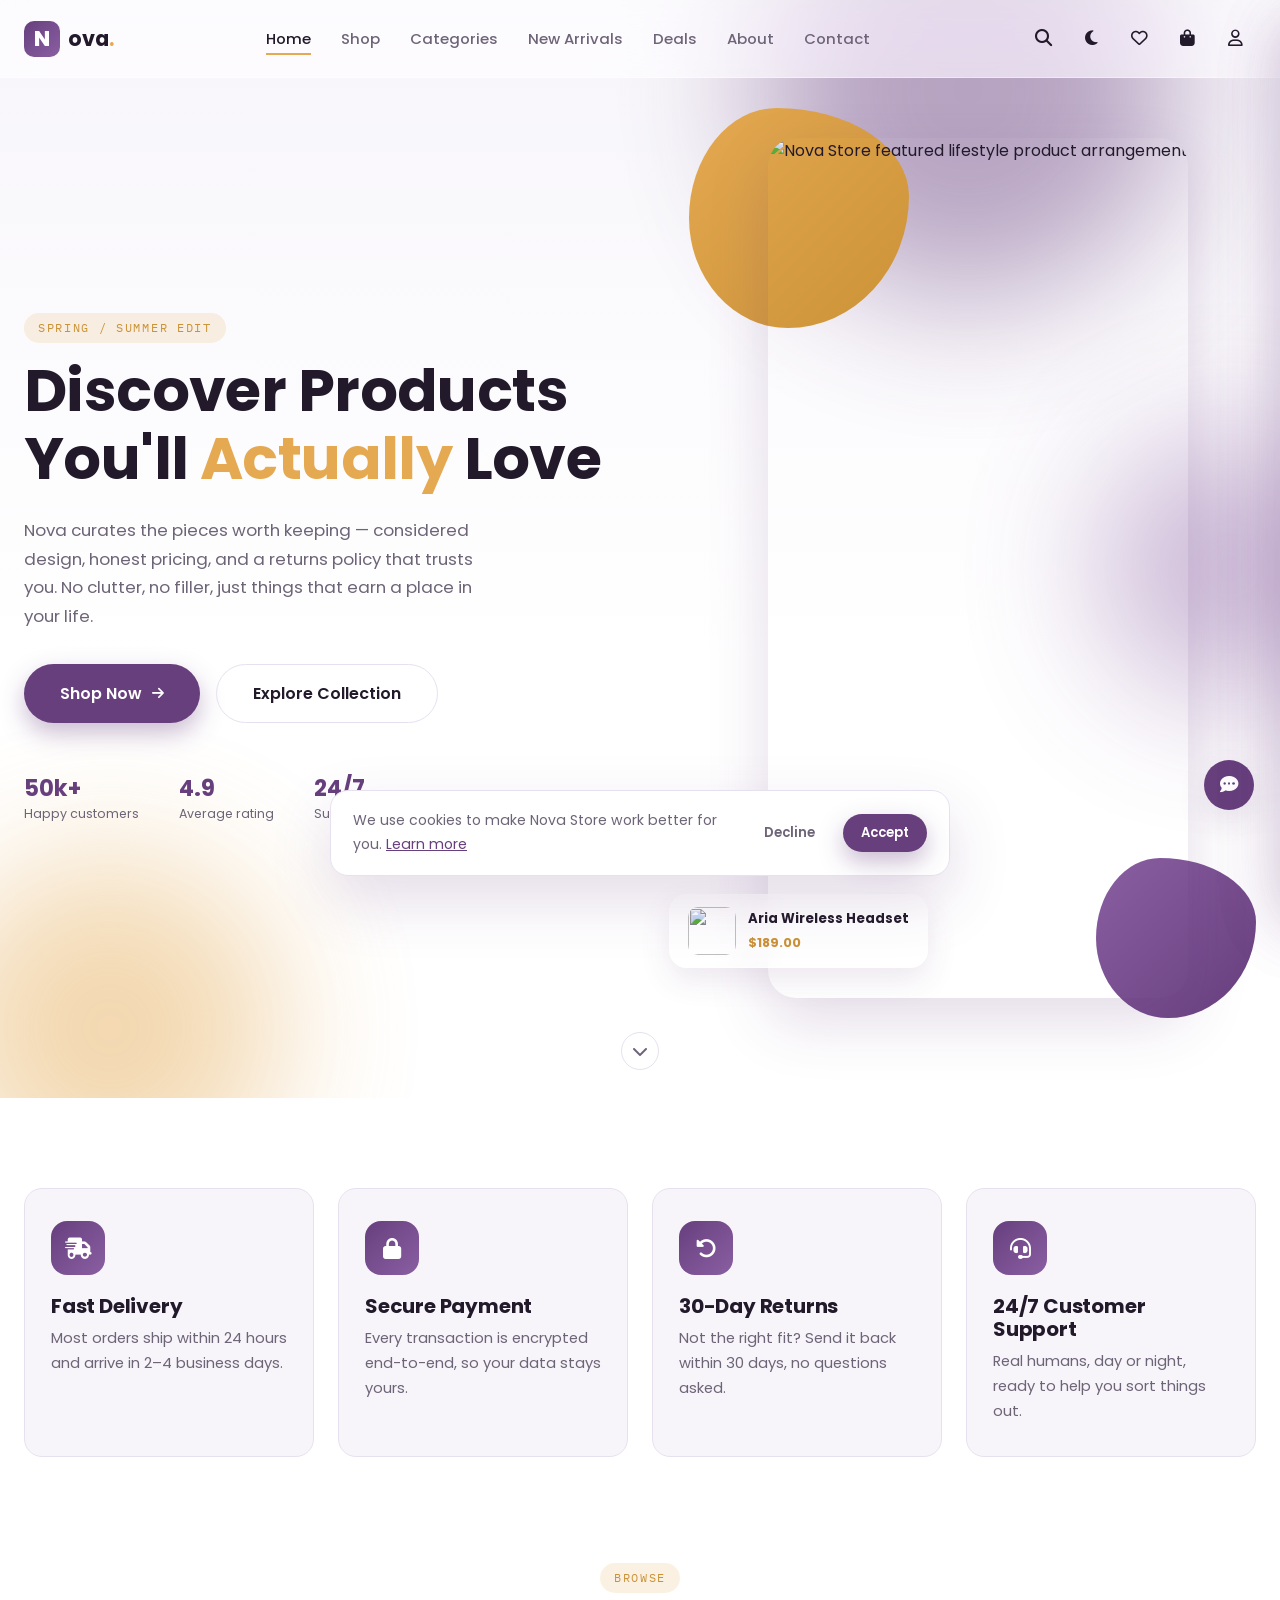
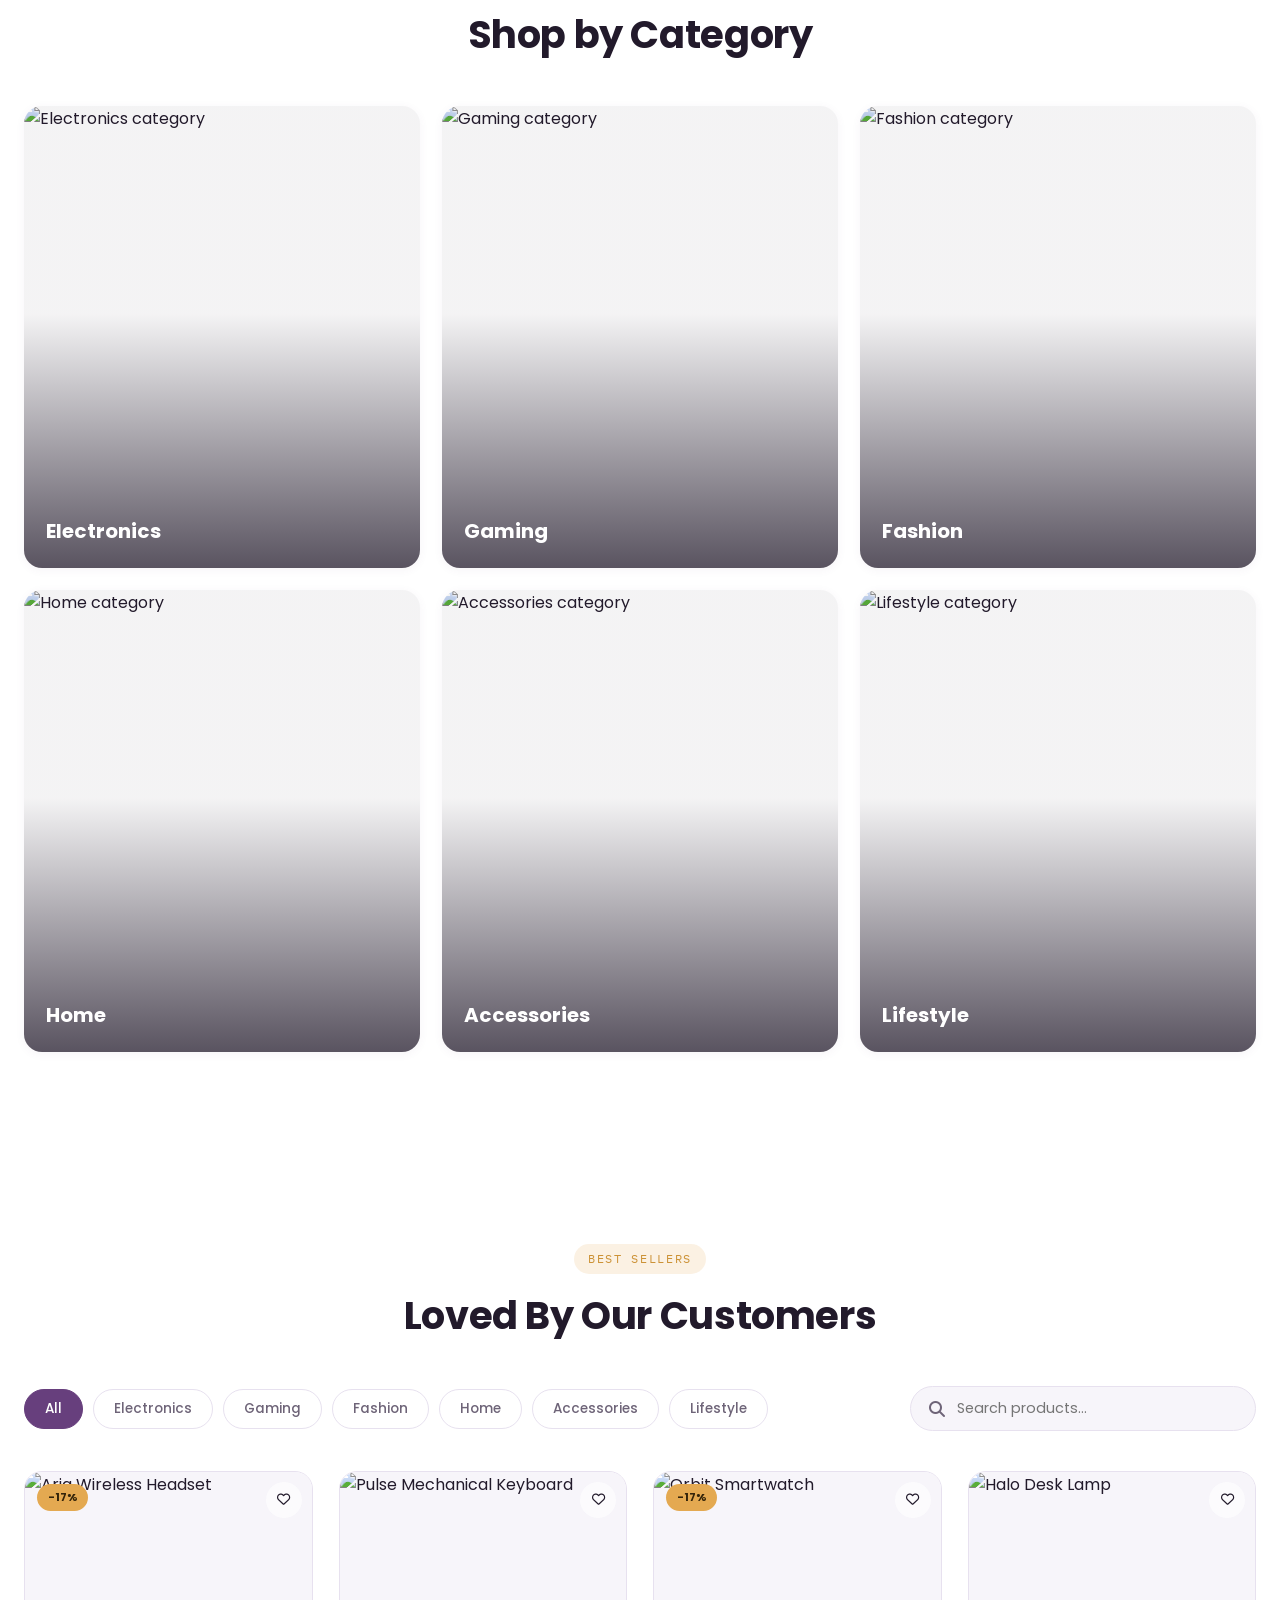
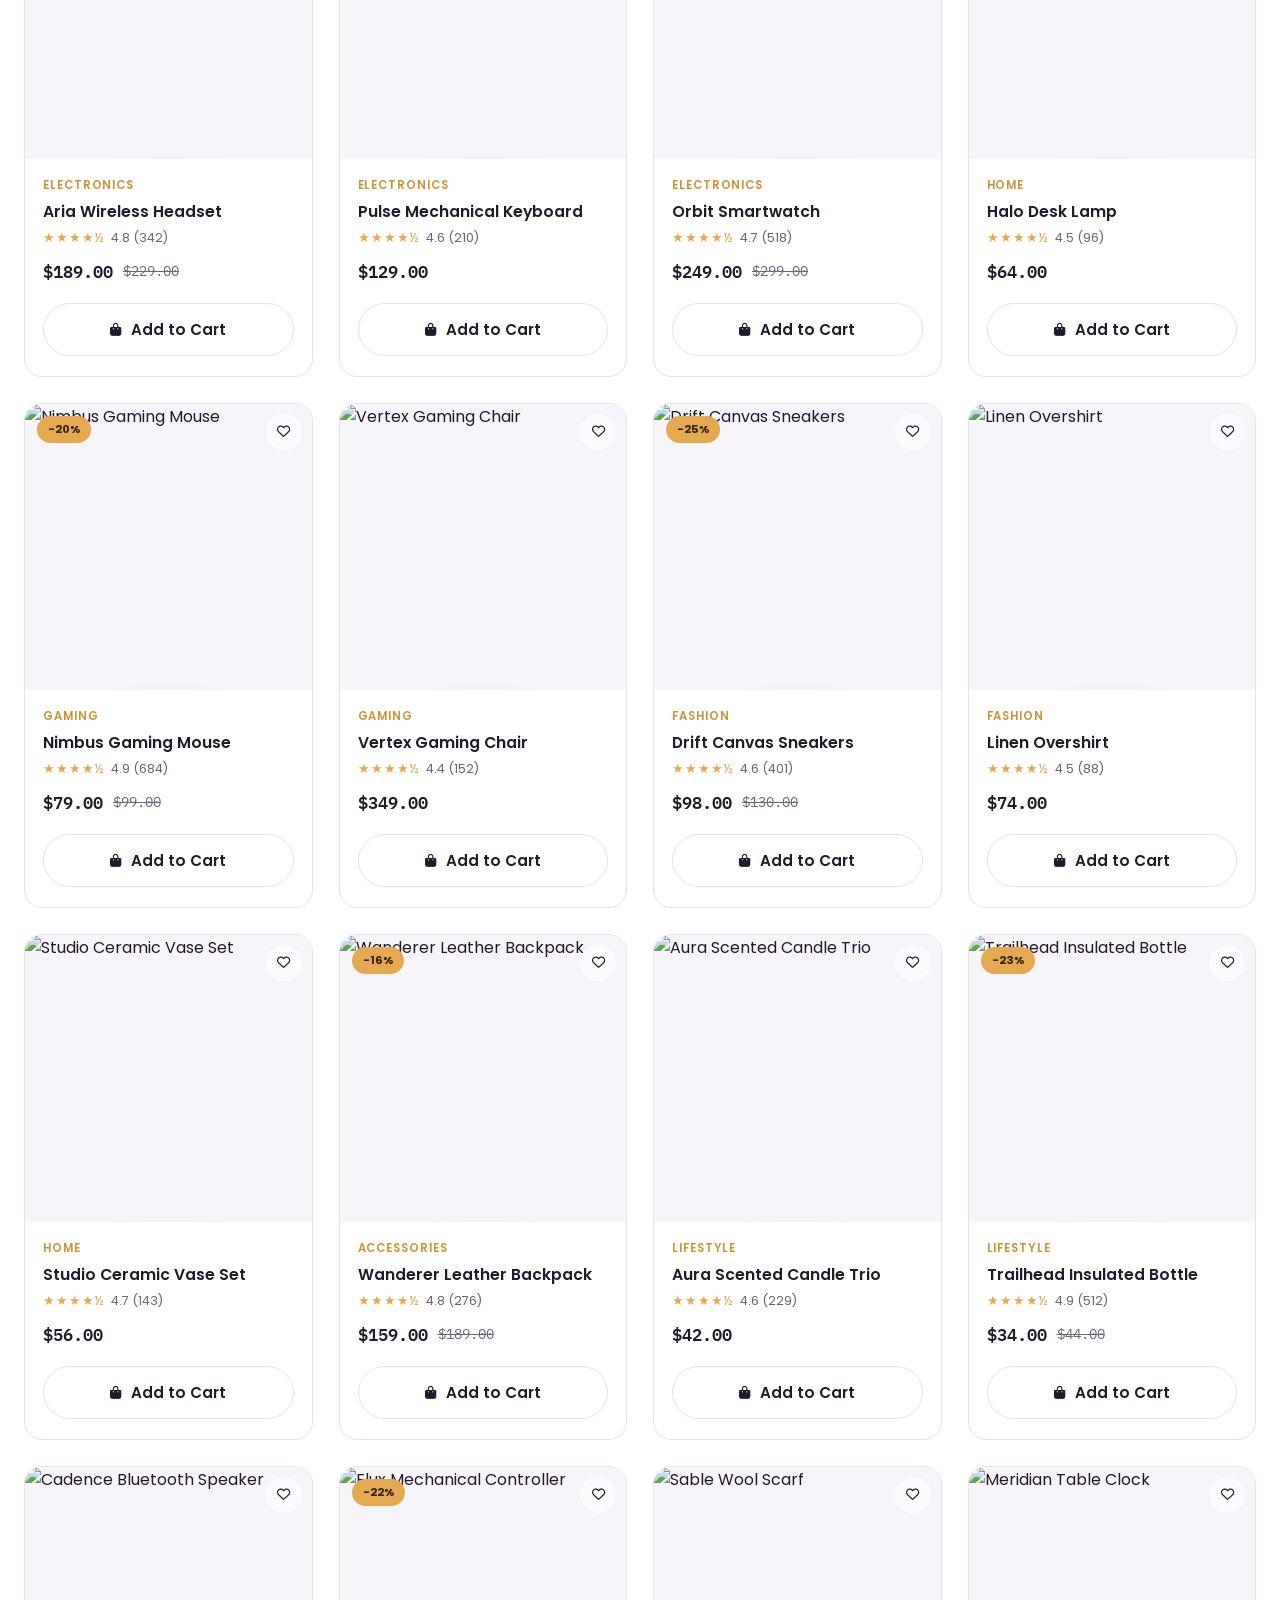
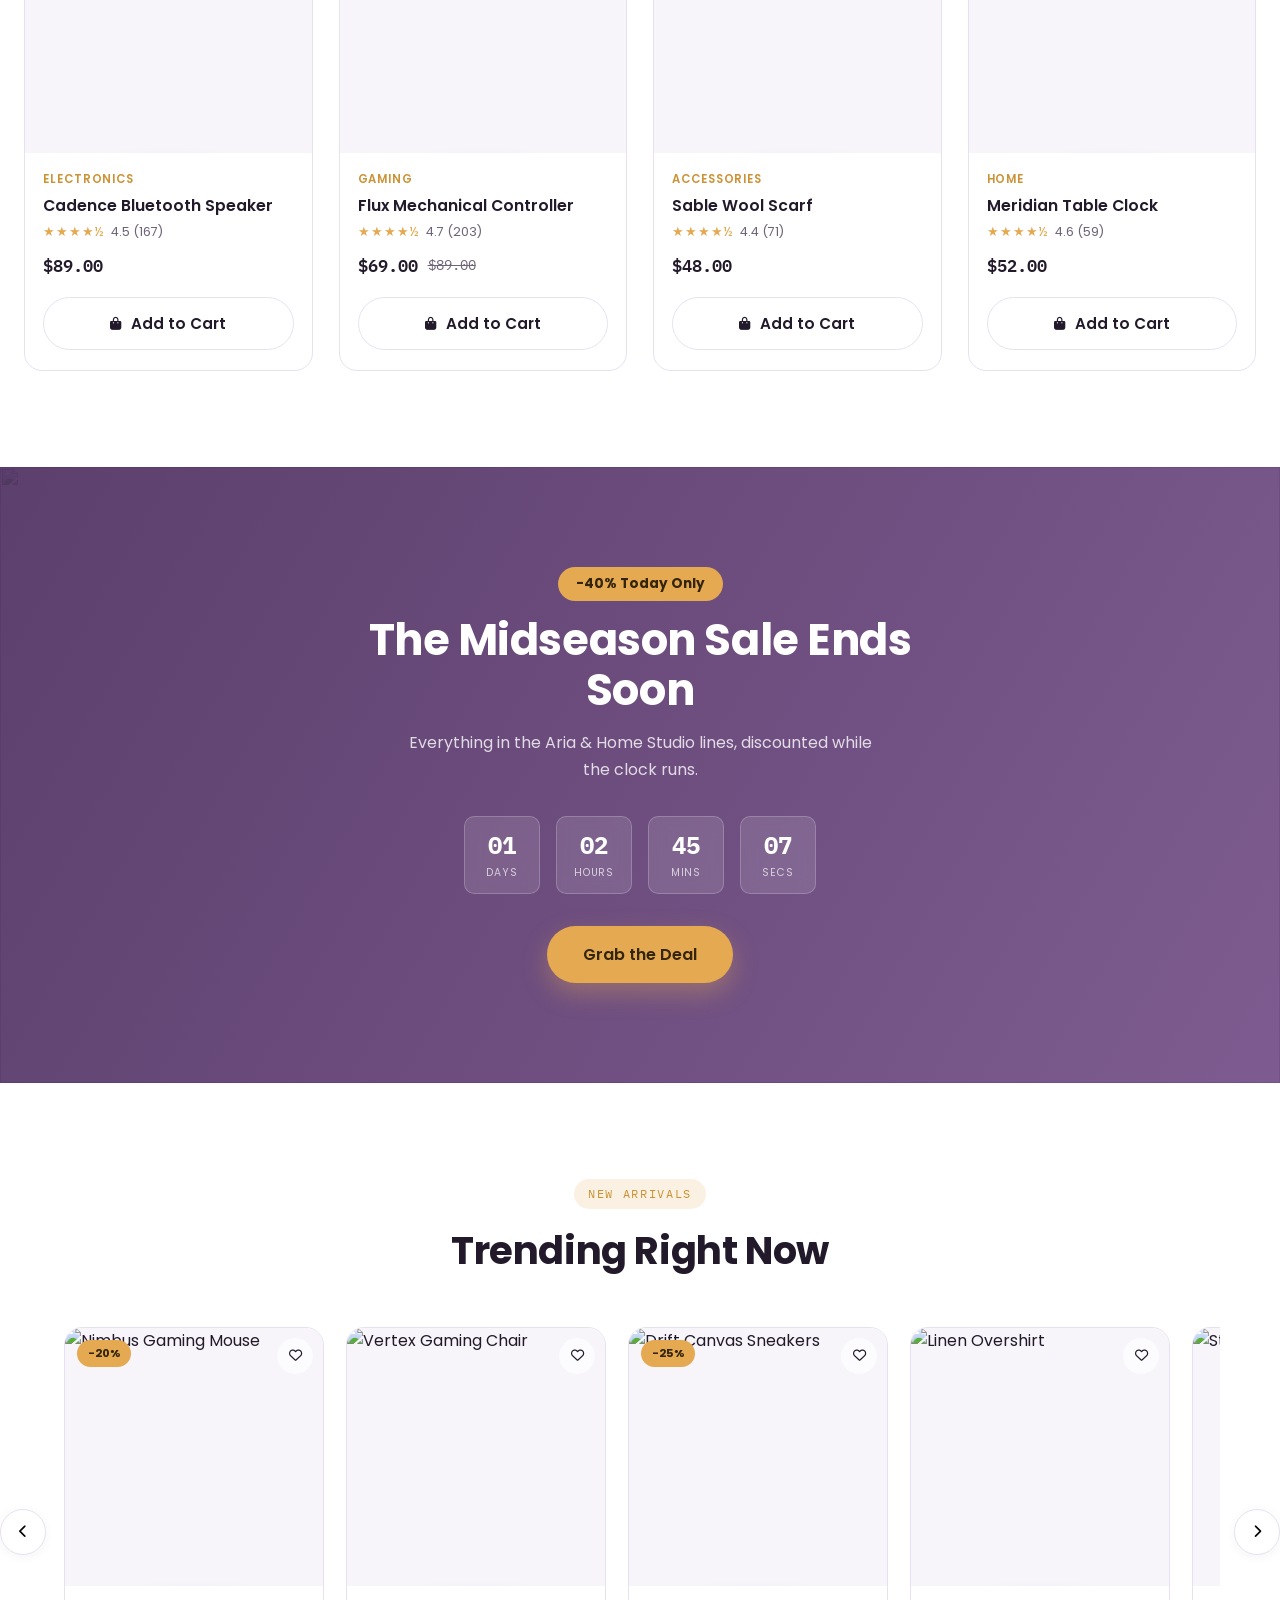
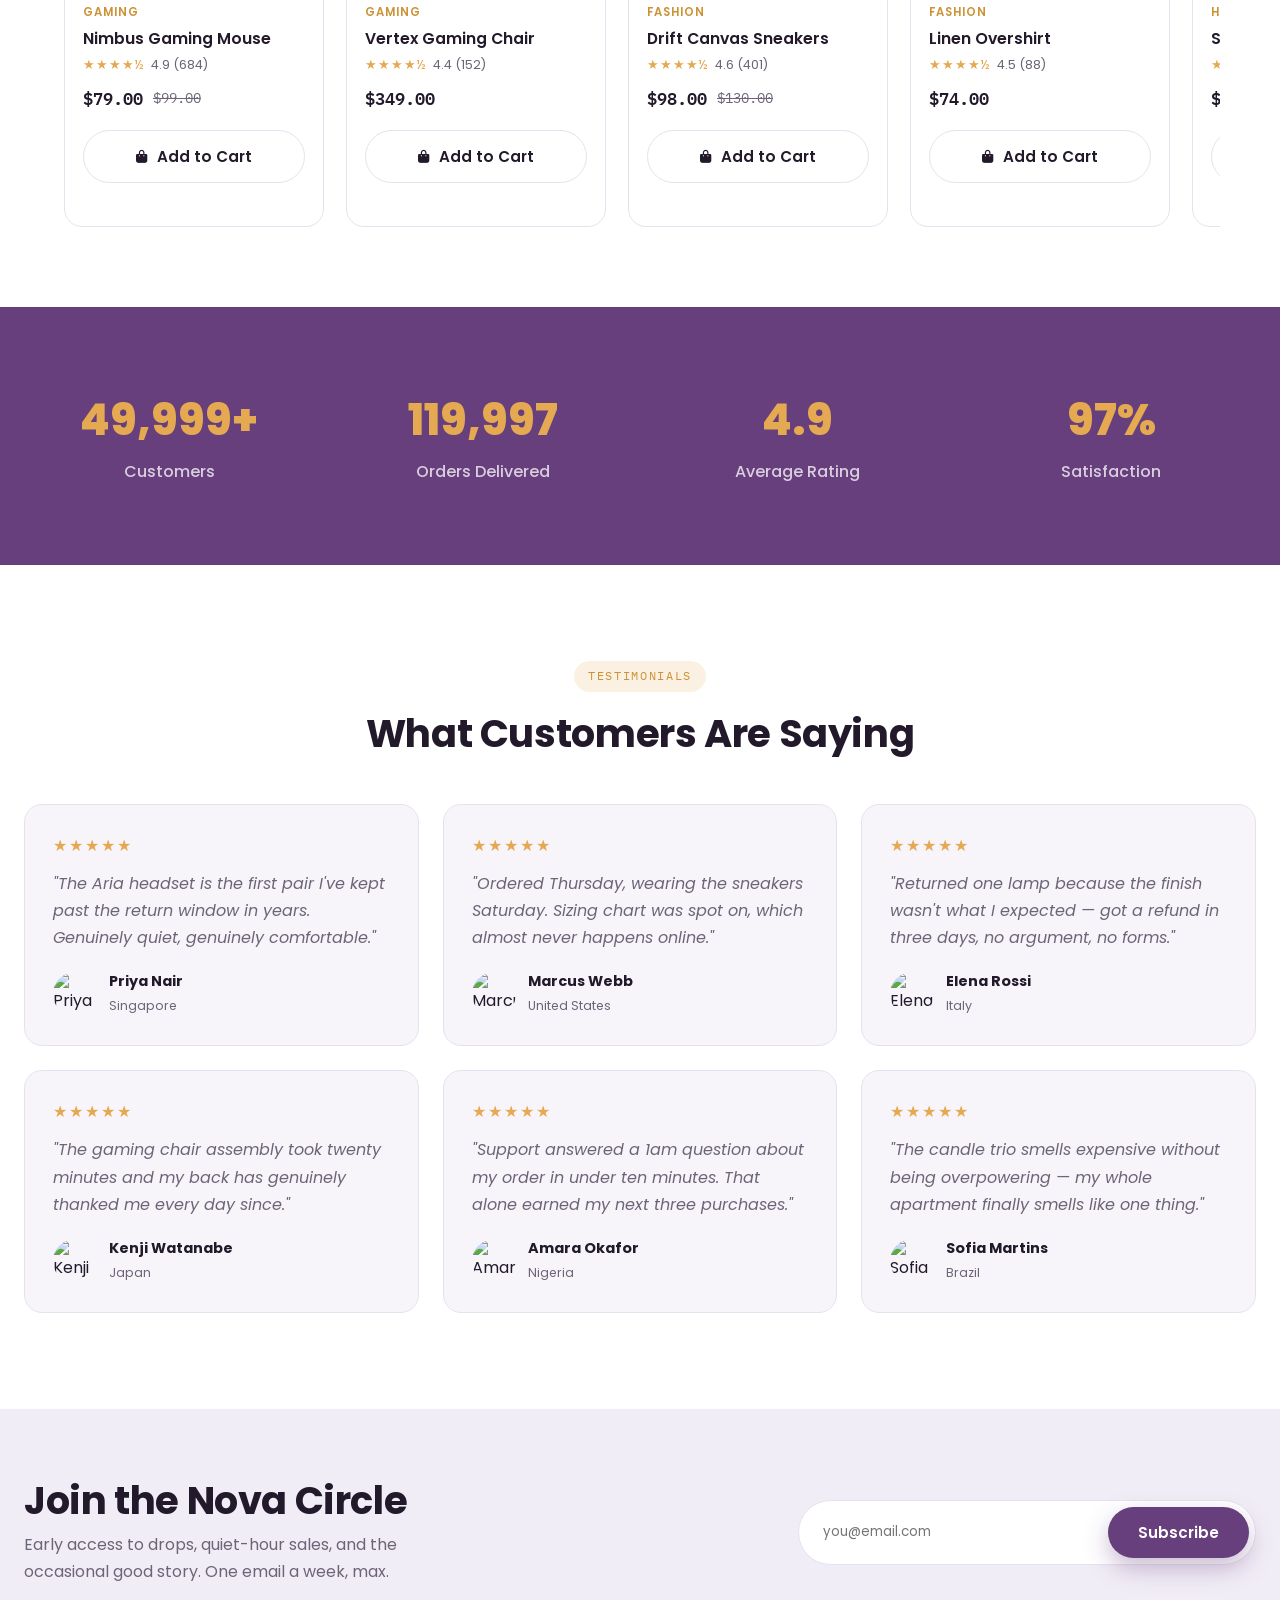
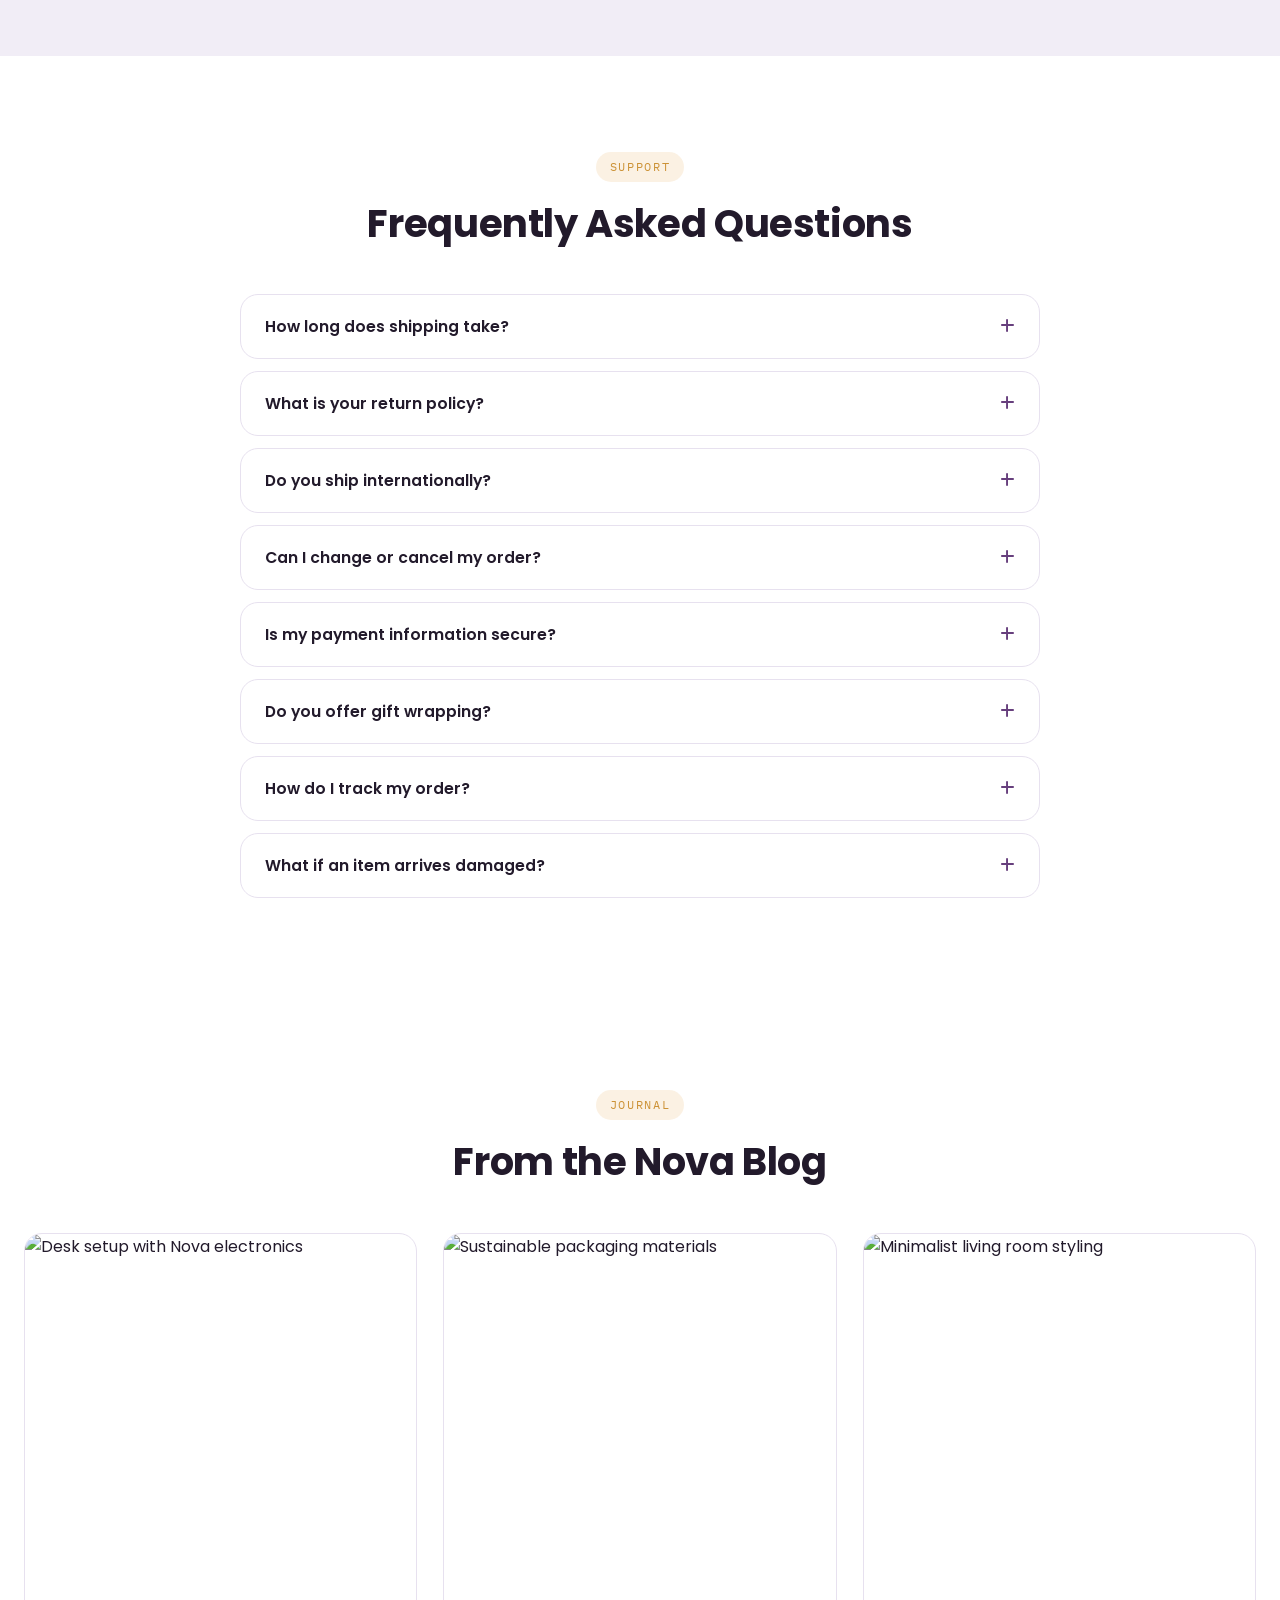
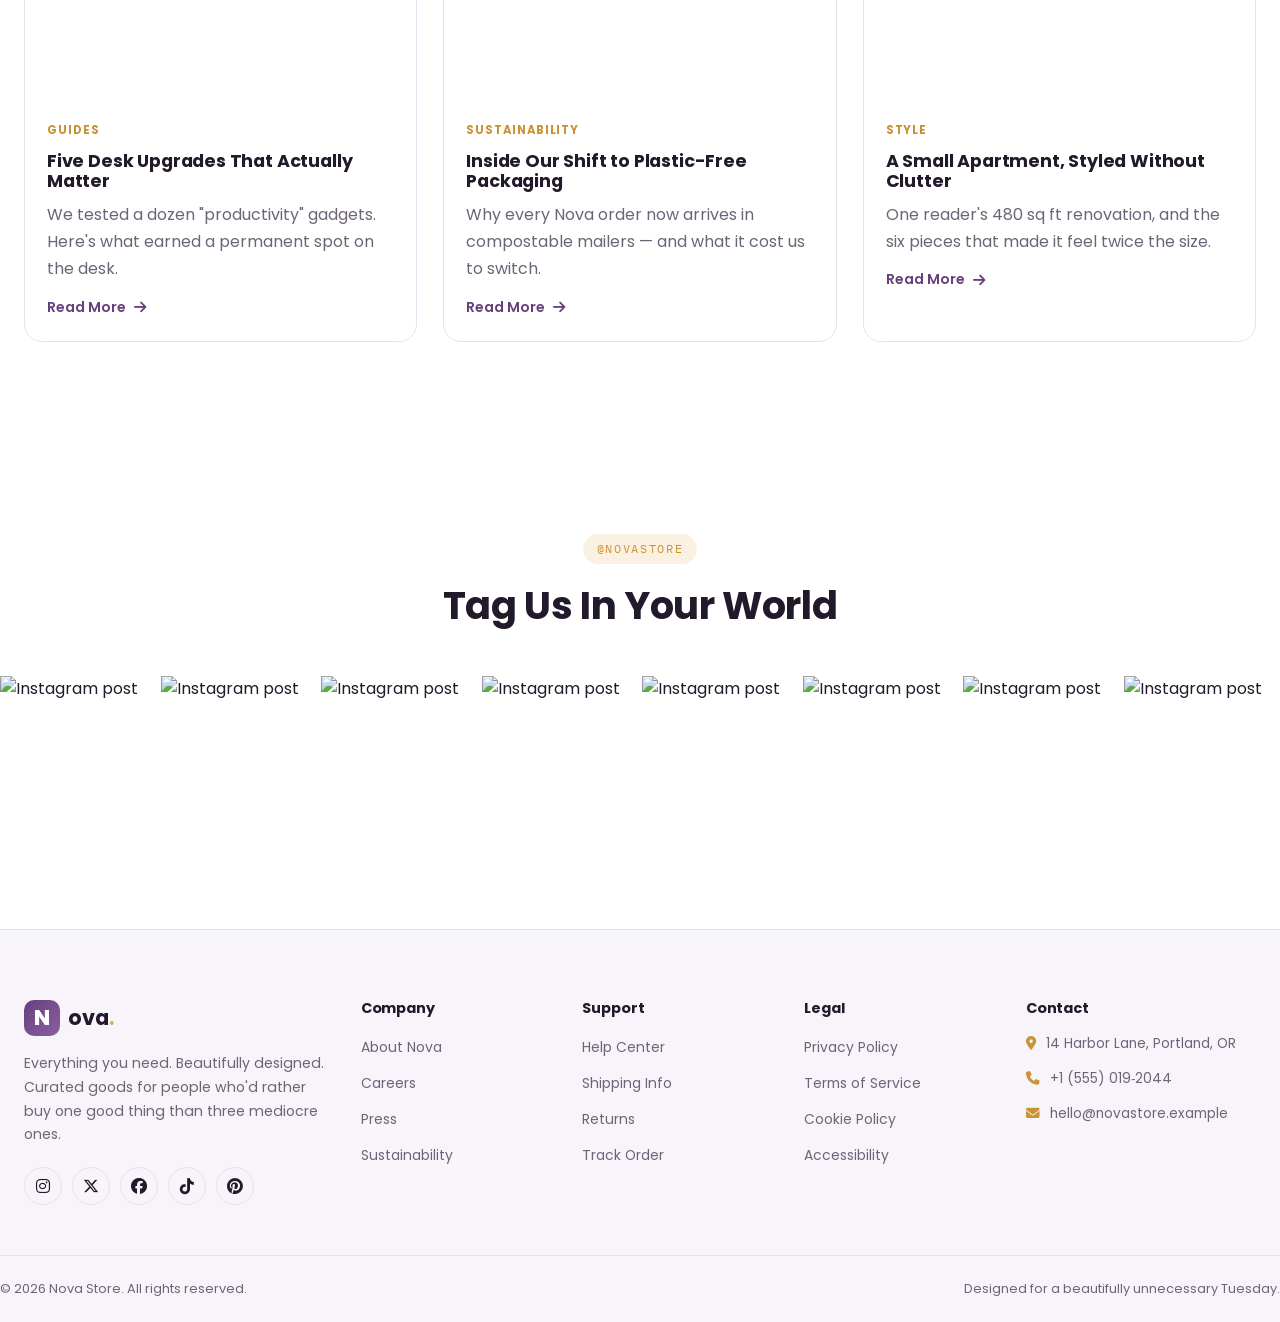
==== index.html @ f59e0529 "Change wz.js script token in index.html Updated the script source URL for the wz.js file." ====
<!DOCTYPE html>
<html lang="en">
<head>
<meta charset="UTF-8">
<meta name="viewport" content="width=device-width, initial-scale=1.0">
<title>Nova Store — Everything you need. Beautifully designed.</title>
<meta name="description" content="Nova Store is a curated destination for electronics, gaming, fashion, home and lifestyle products — thoughtfully designed, honestly priced, delivered fast.">
<meta name="keywords" content="nova store, ecommerce, electronics, gaming, fashion, home, lifestyle, deals">
<meta name="author" content="Nova Store">
<link rel="canonical" href="https://novastore.example.com/">

<!-- Open Graph -->
<meta property="og:type" content="website">
<meta property="og:title" content="Nova Store — Everything you need. Beautifully designed.">
<meta property="og:description" content="Discover products you'll actually love. Curated electronics, gaming, fashion, home and lifestyle essentials with fast delivery and secure payment.">
<meta property="og:image" content="https://picsum.photos/id/26/1200/630">
<meta property="og:url" content="https://novastore.example.com/">
<meta property="og:site_name" content="Nova Store">

<!-- Twitter -->
<meta name="twitter:card" content="summary_large_image">
<meta name="twitter:title" content="Nova Store — Everything you need. Beautifully designed.">
<meta name="twitter:description" content="Discover products you'll actually love. Curated electronics, gaming, fashion, home and lifestyle essentials.">
<meta name="twitter:image" content="https://picsum.photos/id/26/1200/630">

<!-- Favicon -->
<link rel="icon" href="data:image/svg+xml,<svg xmlns=%22http://www.w3.org/2000/svg%22 viewBox=%220 0 100 100%22><circle cx=%2250%22 cy=%2250%22 r=%2245%22 fill=%22%23673F7D%22/><text x=%2250%22 y=%2266%22 font-size=%2255%22 fill=%22%23E4A951%22 text-anchor=%22middle%22 font-family=%22sans-serif%22>N</text></svg>">

<link rel="preconnect" href="https://fonts.googleapis.com">
<link rel="preconnect" href="https://fonts.gstatic.com" crossorigin>
<link href="https://fonts.googleapis.com/css2?family=Poppins:ital,wght@0,300;0,400;0,500;0,600;0,700;0,800;1,400&family=IBM+Plex+Mono:wght@400;500&display=swap" rel="stylesheet">
<link rel="stylesheet" href="https://cdnjs.cloudflare.com/ajax/libs/font-awesome/6.5.1/css/all.min.css">

<link rel="stylesheet" href="style.css">

<script type="application/ld+json">
{
  "@context": "https://schema.org",
  "@type": "Store",
  "name": "Nova Store",
  "description": "Everything you need. Beautifully designed.",
  "url": "https://novastore.example.com"
}
</script>
</head>
<body>

<!-- Loading Screen -->
<div class="loader" id="loader" aria-hidden="true">
  <div class="loader-mark">
    <span class="loader-ring"></span>
    <span class="loader-letter">N</span>
  </div>
</div>

<!-- Cookie Consent -->
<div class="cookie-banner" id="cookieBanner" role="dialog" aria-label="Cookie consent">
  <p>We use cookies to make Nova Store work better for you. <a href="#" onclick="return false;">Learn more</a></p>
  <div class="cookie-actions">
    <button class="btn btn-ghost btn-sm" id="cookieDecline">Decline</button>
    <button class="btn btn-primary btn-sm" id="cookieAccept">Accept</button>
  </div>
</div>

<!-- Toast container -->
<div class="toast-stack" id="toastStack" aria-live="polite"></div>

<!-- Header -->
<header class="site-header" id="siteHeader">
  <div class="container header-inner">
    <a href="#home" class="logo" aria-label="Nova Store home">
      <span class="logo-mark">N</span><span class="logo-word">ova<span class="logo-dot">.</span></span>
    </a>

    <nav class="main-nav" id="mainNav" aria-label="Primary">
      <ul>
        <li><a href="#home" class="nav-link active">Home</a></li>
        <li><a href="#shop" class="nav-link">Shop</a></li>
        <li><a href="#categories" class="nav-link">Categories</a></li>
        <li><a href="#new-arrivals" class="nav-link">New Arrivals</a></li>
        <li><a href="#deals" class="nav-link">Deals</a></li>
        <li><a href="#about" class="nav-link">About</a></li>
        <li><a href="#contact" class="nav-link">Contact</a></li>
      </ul>
    </nav>

    <div class="header-actions">
      <button class="icon-btn" id="searchBtn" aria-label="Search"><i class="fa-solid fa-magnifying-glass"></i></button>
      <button class="icon-btn" id="darkModeToggle" aria-label="Toggle dark mode"><i class="fa-solid fa-moon"></i></button>
      <button class="icon-btn" id="wishlistBtn" aria-label="Wishlist">
        <i class="fa-regular fa-heart"></i>
        <span class="badge" id="wishlistCount">0</span>
      </button>
      <button class="icon-btn" id="cartBtn" aria-label="Shopping cart">
        <i class="fa-solid fa-bag-shopping"></i>
        <span class="badge" id="cartCount">0</span>
      </button>
      <button class="icon-btn" id="profileBtn" aria-label="Account"><i class="fa-regular fa-user"></i></button>
      <button class="icon-btn menu-toggle" id="menuToggle" aria-label="Open menu" aria-expanded="false">
        <i class="fa-solid fa-bars"></i>
      </button>
    </div>
  </div>
</header>

<main id="home">

  <!-- Hero -->
  <section class="hero" aria-label="Introduction">
    <div class="hero-blobs" aria-hidden="true">
      <span class="blob blob-1"></span>
      <span class="blob blob-2"></span>
      <span class="blob blob-3"></span>
    </div>
    <div class="container hero-inner">
      <div class="hero-copy reveal">
        <p class="eyebrow">Spring / Summer Edit</p>
        <h1>Discover Products<br>You'll <span class="text-accent">Actually</span> Love</h1>
        <p class="hero-sub">Nova curates the pieces worth keeping — considered design, honest pricing, and a returns policy that trusts you. No clutter, no filler, just things that earn a place in your life.</p>
        <div class="hero-cta">
          <a href="#shop" class="btn btn-primary btn-lg">Shop Now <i class="fa-solid fa-arrow-right"></i></a>
          <a href="#categories" class="btn btn-outline btn-lg">Explore Collection</a>
        </div>
        <div class="hero-trust">
          <div><strong>50k+</strong><span>Happy customers</span></div>
          <div><strong>4.9</strong><span>Average rating</span></div>
          <div><strong>24/7</strong><span>Support</span></div>
        </div>
      </div>
      <div class="hero-visual reveal">
        <div class="hero-shape shape-a" aria-hidden="true"></div>
        <div class="hero-shape shape-b" aria-hidden="true"></div>
        <img src="https://picsum.photos/id/26/720/860" alt="Nova Store featured lifestyle product arrangement" class="hero-img" width="720" height="860">
        <div class="hero-floating-card">
          <img src="https://picsum.photos/id/96/80/80" alt="" width="48" height="48">
          <div>
            <strong>Aria Wireless Headset</strong>
            <span>$189.00</span>
          </div>
        </div>
      </div>
    </div>
    <a href="#features" class="scroll-cue" aria-label="Scroll down"><i class="fa-solid fa-chevron-down"></i></a>
  </section>

  <!-- Features -->
  <section class="features" id="features" aria-label="Why shop with us">
    <div class="container">
      <div class="feature-grid">
        <div class="feature-card reveal">
          <div class="feature-icon"><i class="fa-solid fa-truck-fast"></i></div>
          <h3>Fast Delivery</h3>
          <p>Most orders ship within 24 hours and arrive in 2–4 business days.</p>
        </div>
        <div class="feature-card reveal">
          <div class="feature-icon"><i class="fa-solid fa-lock"></i></div>
          <h3>Secure Payment</h3>
          <p>Every transaction is encrypted end-to-end, so your data stays yours.</p>
        </div>
        <div class="feature-card reveal">
          <div class="feature-icon"><i class="fa-solid fa-rotate-left"></i></div>
          <h3>30-Day Returns</h3>
          <p>Not the right fit? Send it back within 30 days, no questions asked.</p>
        </div>
        <div class="feature-card reveal">
          <div class="feature-icon"><i class="fa-solid fa-headset"></i></div>
          <h3>24/7 Customer Support</h3>
          <p>Real humans, day or night, ready to help you sort things out.</p>
        </div>
      </div>
    </div>
  </section>

  <!-- Categories -->
  <section class="categories section" id="categories" aria-label="Shop by category">
    <div class="container">
      <div class="section-head reveal">
        <p class="eyebrow">Browse</p>
        <h2>Shop by Category</h2>
      </div>
      <div class="category-grid">
        <a href="#shop" class="category-card reveal" data-filter="Electronics">
          <img src="https://picsum.photos/id/60/600/700" alt="Electronics category" loading="lazy" width="600" height="700">
          <div class="category-overlay"><span>Electronics</span></div>
        </a>
        <a href="#shop" class="category-card reveal" data-filter="Gaming">
          <img src="https://picsum.photos/id/96/600/700" alt="Gaming category" loading="lazy" width="600" height="700">
          <div class="category-overlay"><span>Gaming</span></div>
        </a>
        <a href="#shop" class="category-card reveal" data-filter="Fashion">
          <img src="https://picsum.photos/id/64/600/700" alt="Fashion category" loading="lazy" width="600" height="700">
          <div class="category-overlay"><span>Fashion</span></div>
        </a>
        <a href="#shop" class="category-card reveal" data-filter="Home">
          <img src="https://picsum.photos/id/106/600/700" alt="Home category" loading="lazy" width="600" height="700">
          <div class="category-overlay"><span>Home</span></div>
        </a>
        <a href="#shop" class="category-card reveal" data-filter="Accessories">
          <img src="https://picsum.photos/id/21/600/700" alt="Accessories category" loading="lazy" width="600" height="700">
          <div class="category-overlay"><span>Accessories</span></div>
        </a>
        <a href="#shop" class="category-card reveal" data-filter="Lifestyle">
          <img src="https://picsum.photos/id/117/600/700" alt="Lifestyle category" loading="lazy" width="600" height="700">
          <div class="category-overlay"><span>Lifestyle</span></div>
        </a>
      </div>
    </div>
  </section>

  <!-- Best Sellers / Shop -->
  <section class="shop section" id="shop" aria-label="Best sellers">
    <div class="container">
      <div class="section-head reveal">
        <p class="eyebrow">Best Sellers</p>
        <h2>Loved By Our Customers</h2>
      </div>

      <div class="shop-toolbar reveal">
        <div class="filter-pills" id="filterPills">
          <button class="pill active" data-filter="All">All</button>
          <button class="pill" data-filter="Electronics">Electronics</button>
          <button class="pill" data-filter="Gaming">Gaming</button>
          <button class="pill" data-filter="Fashion">Fashion</button>
          <button class="pill" data-filter="Home">Home</button>
          <button class="pill" data-filter="Accessories">Accessories</button>
          <button class="pill" data-filter="Lifestyle">Lifestyle</button>
        </div>
        <div class="shop-search">
          <i class="fa-solid fa-magnifying-glass"></i>
          <input type="search" id="shopSearch" placeholder="Search products…" aria-label="Search products">
        </div>
      </div>

      <div class="product-grid" id="productGrid"><!-- injected by script.js --></div>
    </div>
  </section>

  <!-- Limited Time Offer -->
  <section class="offer" id="deals" aria-label="Limited time offer">
    <img src="https://picsum.photos/id/180/1600/700" alt="" class="offer-bg" loading="lazy">
    <div class="offer-overlay"></div>
    <div class="container offer-inner reveal">
      <span class="offer-badge">-40% Today Only</span>
      <h2>The Midseason Sale Ends Soon</h2>
      <p>Everything in the Aria &amp; Home Studio lines, discounted while the clock runs.</p>
      <div class="countdown" id="countdown" aria-label="Countdown timer">
        <div><span id="cd-days">00</span><small>Days</small></div>
        <div><span id="cd-hours">00</span><small>Hours</small></div>
        <div><span id="cd-mins">00</span><small>Mins</small></div>
        <div><span id="cd-secs">00</span><small>Secs</small></div>
      </div>
      <a href="#shop" class="btn btn-secondary btn-lg">Grab the Deal</a>
    </div>
  </section>

  <!-- Trending Carousel -->
  <section class="trending section" id="new-arrivals" aria-label="Trending products">
    <div class="container">
      <div class="section-head reveal">
        <p class="eyebrow">New Arrivals</p>
        <h2>Trending Right Now</h2>
      </div>
    </div>
    <div class="carousel-wrap reveal">
      <button class="carousel-btn prev" id="carouselPrev" aria-label="Previous"><i class="fa-solid fa-chevron-left"></i></button>
      <div class="carousel-track" id="carouselTrack"><!-- injected by script.js --></div>
      <button class="carousel-btn next" id="carouselNext" aria-label="Next"><i class="fa-solid fa-chevron-right"></i></button>
    </div>
  </section>

  <!-- Statistics -->
  <section class="stats" aria-label="Store statistics">
    <div class="container stats-grid">
      <div class="stat-card reveal">
        <span class="stat-number" data-target="50000" data-suffix="+">0</span>
        <p>Customers</p>
      </div>
      <div class="stat-card reveal">
        <span class="stat-number" data-target="120000" data-suffix="">0</span>
        <p>Orders Delivered</p>
      </div>
      <div class="stat-card reveal">
        <span class="stat-number" data-target="4.9" data-decimal="1" data-suffix="">0</span>
        <p>Average Rating</p>
      </div>
      <div class="stat-card reveal">
        <span class="stat-number" data-target="98" data-suffix="%">0</span>
        <p>Satisfaction</p>
      </div>
    </div>
  </section>

  <!-- Testimonials -->
  <section class="testimonials section" id="about" aria-label="Customer testimonials">
    <div class="container">
      <div class="section-head reveal">
        <p class="eyebrow">Testimonials</p>
        <h2>What Customers Are Saying</h2>
      </div>
      <div class="testimonial-grid" id="testimonialGrid"><!-- injected by script.js --></div>
    </div>
  </section>

  <!-- Newsletter -->
  <section class="newsletter" aria-label="Newsletter signup">
    <div class="container newsletter-inner reveal">
      <div>
        <h2>Join the Nova Circle</h2>
        <p>Early access to drops, quiet-hour sales, and the occasional good story. One email a week, max.</p>
      </div>
      <form class="newsletter-form" id="newsletterForm">
        <input type="email" required placeholder="you@email.com" aria-label="Email address" id="newsletterEmail">
        <button type="submit" class="btn btn-primary">Subscribe</button>
      </form>
    </div>
  </section>

  <!-- FAQ -->
  <section class="faq section" aria-label="Frequently asked questions">
    <div class="container">
      <div class="section-head reveal">
        <p class="eyebrow">Support</p>
        <h2>Frequently Asked Questions</h2>
      </div>
      <div class="accordion" id="faqAccordion"><!-- injected by script.js --></div>
    </div>
  </section>

  <!-- Blog Preview -->
  <section class="blog section" aria-label="Journal">
    <div class="container">
      <div class="section-head reveal">
        <p class="eyebrow">Journal</p>
        <h2>From the Nova Blog</h2>
      </div>
      <div class="blog-grid">
        <article class="blog-card reveal">
          <img src="https://picsum.photos/id/48/700/460" alt="Desk setup with Nova electronics" loading="lazy" width="700" height="460">
          <div class="blog-card-body">
            <span class="blog-tag">Guides</span>
            <h3>Five Desk Upgrades That Actually Matter</h3>
            <p>We tested a dozen "productivity" gadgets. Here's what earned a permanent spot on the desk.</p>
            <a href="#" class="link-arrow" onclick="return false;">Read More <i class="fa-solid fa-arrow-right"></i></a>
          </div>
        </article>
        <article class="blog-card reveal">
          <img src="https://picsum.photos/id/119/700/460" alt="Sustainable packaging materials" loading="lazy" width="700" height="460">
          <div class="blog-card-body">
            <span class="blog-tag">Sustainability</span>
            <h3>Inside Our Shift to Plastic-Free Packaging</h3>
            <p>Why every Nova order now arrives in compostable mailers — and what it cost us to switch.</p>
            <a href="#" class="link-arrow" onclick="return false;">Read More <i class="fa-solid fa-arrow-right"></i></a>
          </div>
        </article>
        <article class="blog-card reveal">
          <img src="https://picsum.photos/id/1080/700/460" alt="Minimalist living room styling" loading="lazy" width="700" height="460">
          <div class="blog-card-body">
            <span class="blog-tag">Style</span>
            <h3>A Small Apartment, Styled Without Clutter</h3>
            <p>One reader's 480 sq ft renovation, and the six pieces that made it feel twice the size.</p>
            <a href="#" class="link-arrow" onclick="return false;">Read More <i class="fa-solid fa-arrow-right"></i></a>
          </div>
        </article>
      </div>
    </div>
  </section>

  <!-- Instagram Gallery -->
  <section class="insta section" aria-label="Instagram gallery">
    <div class="container">
      <div class="section-head reveal">
        <p class="eyebrow">@novastore</p>
        <h2>Tag Us In Your World</h2>
      </div>
    </div>
    <div class="insta-grid">
      <a href="#" class="insta-item reveal" onclick="return false;"><img src="https://picsum.photos/id/1015/400/400" alt="Instagram post" loading="lazy" width="400" height="400"><i class="fa-brands fa-instagram"></i></a>
      <a href="#" class="insta-item reveal" onclick="return false;"><img src="https://picsum.photos/id/1025/400/400" alt="Instagram post" loading="lazy" width="400" height="400"><i class="fa-brands fa-instagram"></i></a>
      <a href="#" class="insta-item reveal" onclick="return false;"><img src="https://picsum.photos/id/1035/400/400" alt="Instagram post" loading="lazy" width="400" height="400"><i class="fa-brands fa-instagram"></i></a>
      <a href="#" class="insta-item reveal" onclick="return false;"><img src="https://picsum.photos/id/1045/400/400" alt="Instagram post" loading="lazy" width="400" height="400"><i class="fa-brands fa-instagram"></i></a>
      <a href="#" class="insta-item reveal" onclick="return false;"><img src="https://picsum.photos/id/1055/400/400" alt="Instagram post" loading="lazy" width="400" height="400"><i class="fa-brands fa-instagram"></i></a>
      <a href="#" class="insta-item reveal" onclick="return false;"><img src="https://picsum.photos/id/1062/400/400" alt="Instagram post" loading="lazy" width="400" height="400"><i class="fa-brands fa-instagram"></i></a>
      <a href="#" class="insta-item reveal" onclick="return false;"><img src="https://picsum.photos/id/1074/400/400" alt="Instagram post" loading="lazy" width="400" height="400"><i class="fa-brands fa-instagram"></i></a>
      <a href="#" class="insta-item reveal" onclick="return false;"><img src="https://picsum.photos/id/1084/400/400" alt="Instagram post" loading="lazy" width="400" height="400"><i class="fa-brands fa-instagram"></i></a>
    </div>
  </section>

</main>

<!-- Footer -->
<footer class="site-footer" id="contact">
  <div class="container footer-grid">
    <div class="footer-brand">
      <a href="#home" class="logo"><span class="logo-mark">N</span><span class="logo-word">ova<span class="logo-dot">.</span></span></a>
      <p>Everything you need. Beautifully designed. Curated goods for people who'd rather buy one good thing than three mediocre ones.</p>
      <div class="social-icons">
        <a href="#" aria-label="Instagram" onclick="return false;"><i class="fa-brands fa-instagram"></i></a>
        <a href="#" aria-label="X (Twitter)" onclick="return false;"><i class="fa-brands fa-x-twitter"></i></a>
        <a href="#" aria-label="Facebook" onclick="return false;"><i class="fa-brands fa-facebook"></i></a>
        <a href="#" aria-label="TikTok" onclick="return false;"><i class="fa-brands fa-tiktok"></i></a>
        <a href="#" aria-label="Pinterest" onclick="return false;"><i class="fa-brands fa-pinterest"></i></a>
      </div>
    </div>
    <div class="footer-col">
      <h4>Company</h4>
      <ul>
        <li><a href="#about" onclick="return false;">About Nova</a></li>
        <li><a href="#" onclick="return false;">Careers</a></li>
        <li><a href="#" onclick="return false;">Press</a></li>
        <li><a href="#" onclick="return false;">Sustainability</a></li>
      </ul>
    </div>
    <div class="footer-col">
      <h4>Support</h4>
      <ul>
        <li><a href="#" onclick="return false;">Help Center</a></li>
        <li><a href="#" onclick="return false;">Shipping Info</a></li>
        <li><a href="#" onclick="return false;">Returns</a></li>
        <li><a href="#" onclick="return false;">Track Order</a></li>
      </ul>
    </div>
    <div class="footer-col">
      <h4>Legal</h4>
      <ul>
        <li><a href="#" onclick="return false;">Privacy Policy</a></li>
        <li><a href="#" onclick="return false;">Terms of Service</a></li>
        <li><a href="#" onclick="return false;">Cookie Policy</a></li>
        <li><a href="#" onclick="return false;">Accessibility</a></li>
      </ul>
    </div>
    <div class="footer-col footer-contact">
      <h4>Contact</h4>
      <ul>
        <li><i class="fa-solid fa-location-dot"></i> 14 Harbor Lane, Portland, OR</li>
        <li><i class="fa-solid fa-phone"></i> +1 (555) 019‑2044</li>
        <li><i class="fa-solid fa-envelope"></i> hello@novastore.example</li>
      </ul>
    </div>
  </div>
  <div class="container footer-bottom">
    <p>&copy; <span id="year"></span> Nova Store. All rights reserved.</p>
    <p>Designed for a beautifully unnecessary Tuesday.</p>
  </div>
</footer>

<!-- Back to top -->
<button class="back-to-top" id="backToTop" aria-label="Back to top"><i class="fa-solid fa-arrow-up"></i></button>

<!-- Floating chat -->
<button class="chat-fab" id="chatFab" aria-label="Open chat"><i class="fa-solid fa-comment-dots"></i></button>

<!-- Sticky mobile CTA -->
<div class="sticky-cta" id="stickyCta">
  <a href="#shop" class="btn btn-primary btn-block">Shop Now</a>
</div>

<!-- Search Modal -->
<div class="modal-overlay" id="searchModal">
  <div class="modal search-modal">
    <button class="modal-close" data-close="searchModal" aria-label="Close search"><i class="fa-solid fa-xmark"></i></button>
    <div class="search-input-wrap">
      <i class="fa-solid fa-magnifying-glass"></i>
      <input type="search" id="modalSearchInput" placeholder="Search for products, categories…" autofocus>
    </div>
    <div class="search-results" id="searchResults"></div>
  </div>
</div>

<!-- Quick View Modal -->
<div class="modal-overlay" id="quickViewModal">
  <div class="modal quickview-modal">
    <button class="modal-close" data-close="quickViewModal" aria-label="Close quick view"><i class="fa-solid fa-xmark"></i></button>
    <div class="quickview-body" id="quickViewBody"><!-- injected --></div>
  </div>
</div>

<!-- Checkout Modal -->
<div class="modal-overlay" id="checkoutModal">
  <div class="modal checkout-modal">
    <button class="modal-close" data-close="checkoutModal" aria-label="Close checkout"><i class="fa-solid fa-xmark"></i></button>
    <h3>Checkout</h3>
    <form id="checkoutForm" class="checkout-form">
      <div class="form-row">
        <label>Full name<input type="text" required placeholder="Jordan Blake"></label>
        <label>Email<input type="email" required placeholder="jordan@email.com"></label>
      </div>
      <label>Shipping address<input type="text" required placeholder="14 Harbor Lane, Portland, OR"></label>
      <div class="form-row">
        <label>Card number<input type="text" required placeholder="4242 4242 4242 4242" maxlength="19"></label>
        <label>Expiry<input type="text" required placeholder="MM/YY" maxlength="5"></label>
      </div>
      <div class="checkout-summary" id="checkoutSummary"></div>
      <button type="submit" class="btn btn-primary btn-block btn-lg">Place Order</button>
    </form>
  </div>
</div>

<!-- Order Confirmation Modal -->
<div class="modal-overlay" id="confirmModal">
  <div class="modal confirm-modal">
    <button class="modal-close" data-close="confirmModal" aria-label="Close"><i class="fa-solid fa-xmark"></i></button>
    <div class="confirm-check"><i class="fa-solid fa-check"></i></div>
    <h3>Order Confirmed</h3>
    <p>Thanks — your order <strong id="orderNumber">#NV-00000</strong> is being prepared. A confirmation has been sent to your email.</p>
    <button class="btn btn-primary" data-close="confirmModal">Continue Shopping</button>
  </div>
</div>

<!-- Cart Drawer -->
<div class="drawer-overlay" id="cartOverlay"></div>
<aside class="drawer" id="cartDrawer" aria-label="Shopping cart">
  <div class="drawer-head">
    <h3>Your Cart</h3>
    <button class="modal-close" id="closeCart" aria-label="Close cart"><i class="fa-solid fa-xmark"></i></button>
  </div>
  <div class="drawer-body" id="cartItems"><!-- injected --></div>
  <div class="drawer-footer">
    <div class="coupon-row">
      <input type="text" id="couponInput" placeholder="Coupon code (try NOVA10)">
      <button class="btn btn-outline btn-sm" id="applyCoupon">Apply</button>
    </div>
    <div class="shipping-row">
      <select id="shippingSelect">
        <option value="0">Estimate shipping…</option>
        <option value="5.99">Standard — $5.99 (3-5 days)</option>
        <option value="14.99">Express — $14.99 (1-2 days)</option>
        <option value="0">Pickup — Free</option>
      </select>
    </div>
    <div class="cart-line"><span>Subtotal</span><span id="cartSubtotal">$0.00</span></div>
    <div class="cart-line discount-line" id="discountLine" hidden><span>Discount</span><span id="cartDiscount">-$0.00</span></div>
    <div class="cart-line"><span>Shipping</span><span id="cartShipping">$0.00</span></div>
    <div class="cart-line cart-total"><span>Total</span><span id="cartTotal">$0.00</span></div>
    <button class="btn btn-primary btn-block btn-lg" id="checkoutBtn">Checkout</button>
  </div>
</aside>

<!-- Wishlist Drawer -->
<div class="drawer-overlay" id="wishlistOverlay"></div>
<aside class="drawer" id="wishlistDrawer" aria-label="Wishlist">
  <div class="drawer-head">
    <h3>Your Wishlist</h3>
    <button class="modal-close" id="closeWishlist" aria-label="Close wishlist"><i class="fa-solid fa-xmark"></i></button>
  </div>
  <div class="drawer-body" id="wishlistItems"><!-- injected --></div>
</aside>
<script src="https://workzy.tr/api/v1/wz.js?token=wz_pk_478fdc05c479779265d1df6979539f36" defer></script>
<script src="script.js"></script>
</body>
</html>
---- style.css ----
/* =========================================================
   NOVA STORE — Design Tokens
   Primary   #673F7D  (aubergine)
   Secondary #E4A951  (gold)
   ========================================================= */
:root{
  --primary: #673F7D;
  --primary-dark: #4E2F60;
  --primary-light: #8A5FA3;
  --secondary: #E4A951;
  --secondary-dark: #CC9236;

  --bg: #FFFFFF;
  --bg-soft: #F7F5FA;
  --bg-soft-2: #F1EDF6;
  --text: #221A2B;
  --text-mute: #6E6478;
  --border: #E7E1EF;

  --glass-bg: rgba(255,255,255,0.6);
  --glass-border: rgba(255,255,255,0.4);

  --radius-sm: 10px;
  --radius-md: 18px;
  --radius-lg: 28px;
  --radius-full: 999px;

  --shadow-sm: 0 2px 10px rgba(103,63,125,0.06);
  --shadow-md: 0 12px 30px rgba(103,63,125,0.12);
  --shadow-lg: 0 24px 60px rgba(103,63,125,0.18);

  --ease: cubic-bezier(.22,1,.36,1);
  --font-display: 'Poppins', sans-serif;
  --font-body: 'Poppins', sans-serif;
  --font-mono: 'IBM Plex Mono', monospace;

  --header-h: 78px;
}

[data-theme="dark"]{
  --bg: #16111C;
  --bg-soft: #1D1725;
  --bg-soft-2: #241C2E;
  --text: #F3EEF8;
  --text-mute: #A79AB3;
  --border: #33293F;
  --glass-bg: rgba(30,22,38,0.55);
  --glass-border: rgba(255,255,255,0.08);
  --shadow-sm: 0 2px 10px rgba(0,0,0,0.25);
  --shadow-md: 0 12px 30px rgba(0,0,0,0.35);
  --shadow-lg: 0 24px 60px rgba(0,0,0,0.5);
}

*,*::before,*::after{ box-sizing: border-box; }
html{ scroll-behavior: smooth; }
@media (prefers-reduced-motion: reduce){
  html{ scroll-behavior: auto; }
  *,*::before,*::after{ animation-duration: 0.001ms !important; animation-iteration-count: 1 !important; transition-duration: 0.001ms !important; scroll-behavior: auto !important; }
}

body{
  margin:0;
  font-family: var(--font-body);
  background: var(--bg);
  color: var(--text);
  -webkit-font-smoothing: antialiased;
  transition: background .4s var(--ease), color .4s var(--ease);
  overflow-x: hidden;
}

img{ max-width: 100%; display:block; }
a{ color: inherit; text-decoration:none; }
ul{ list-style:none; margin:0; padding:0; }
button{ font-family: inherit; cursor:pointer; }
input,select{ font-family: inherit; }

.container{ width:100%; max-width: 1280px; margin: 0 auto; padding: 0 24px; }

h1,h2,h3,h4{ font-family: var(--font-display); font-weight: 700; margin:0; line-height:1.15; letter-spacing: -0.01em; }
h2{ font-size: clamp(1.9rem, 3vw, 2.6rem); }
h3{ font-size: 1.25rem; }
p{ margin:0; color: var(--text-mute); line-height: 1.7; }

.text-accent{ color: var(--secondary); }

.eyebrow{
  display:inline-block; font-family: var(--font-mono); font-size: .75rem; letter-spacing: .14em;
  text-transform: uppercase; color: var(--secondary-dark); background: color-mix(in srgb, var(--secondary) 16%, transparent);
  padding: 5px 14px; border-radius: var(--radius-full); margin-bottom: 14px;
}
[data-theme="dark"] .eyebrow{ color: var(--secondary); }

.section{ padding: 96px 0; }
.section-head{ max-width: 640px; margin: 0 auto 48px; text-align:center; }
.section-head h2{ margin-top: 6px; }

/* Buttons */
.btn{
  display:inline-flex; align-items:center; justify-content:center; gap:10px;
  padding: 14px 30px; border-radius: var(--radius-full); border: none;
  font-weight: 600; font-size: .95rem; transition: transform .3s var(--ease), box-shadow .3s var(--ease), background .3s var(--ease), color .3s var(--ease);
  white-space: nowrap; position: relative; overflow: hidden;
}
.btn i{ font-size: .85em; }
.btn-primary{ background: var(--primary); color: #fff; box-shadow: 0 10px 24px rgba(103,63,125,.35); }
.btn-primary:hover{ background: var(--primary-dark); transform: translateY(-2px); box-shadow: 0 14px 30px rgba(103,63,125,.45); }
.btn-secondary{ background: var(--secondary); color: #34240a; box-shadow: 0 10px 24px rgba(228,169,81,.35); }
.btn-secondary:hover{ background: var(--secondary-dark); transform: translateY(-2px); }
.btn-outline{ background: transparent; color: var(--text); border: 1.5px solid var(--border); }
.btn-outline:hover{ border-color: var(--primary); color: var(--primary); transform: translateY(-2px); }
[data-theme="dark"] .btn-outline:hover{ color: var(--secondary); border-color: var(--secondary); }
.btn-ghost{ background: transparent; color: var(--text-mute); }
.btn-ghost:hover{ color: var(--text); }
.btn-lg{ padding: 16px 36px; font-size: 1rem; }
.btn-sm{ padding: 9px 18px; font-size: .82rem; }
.btn-block{ width: 100%; }

.btn::after{
  content:''; position:absolute; inset:0; border-radius: inherit;
  background: radial-gradient(circle, rgba(255,255,255,.5) 0%, transparent 60%);
  opacity:0; transform: scale(0);
}
.btn.rippling::after{ animation: ripple .6s var(--ease); }
@keyframes ripple{ from{ opacity:1; transform: scale(0);} to{ opacity:0; transform: scale(2.4);} }

/* ============ LOADER ============ */
.loader{
  position: fixed; inset:0; z-index: 9999; background: var(--primary);
  display:flex; align-items:center; justify-content:center;
  transition: opacity .6s var(--ease), visibility .6s var(--ease);
}
.loader.hidden{ opacity:0; visibility:hidden; pointer-events:none; }
.loader-mark{ position:relative; width:88px; height:88px; display:flex; align-items:center; justify-content:center; }
.loader-ring{ position:absolute; inset:0; border-radius:50%; border:3px solid rgba(255,255,255,.2); border-top-color: var(--secondary); animation: spin 1s linear infinite; }
.loader-letter{ font-family: var(--font-display); font-weight:800; font-size:2rem; color:#fff; }
@keyframes spin{ to{ transform: rotate(360deg); } }

/* ============ COOKIE BANNER ============ */
.cookie-banner{
  position: fixed; left: 24px; right: 24px; bottom: 24px; z-index: 900;
  max-width: 620px; margin: 0 auto; background: var(--bg); border: 1px solid var(--border);
  border-radius: var(--radius-md); box-shadow: var(--shadow-lg); padding: 18px 22px;
  display:flex; align-items:center; gap:18px; flex-wrap:wrap; justify-content:space-between;
  transform: translateY(140%); transition: transform .5s var(--ease);
}
.cookie-banner.show{ transform: translateY(0); }
.cookie-banner p{ font-size: .88rem; flex:1 1 260px; }
.cookie-banner a{ color: var(--primary); text-decoration: underline; }
[data-theme="dark"] .cookie-banner a{ color: var(--secondary); }
.cookie-actions{ display:flex; gap:10px; }

/* ============ TOASTS ============ */
.toast-stack{ position: fixed; top: 100px; right: 24px; z-index: 1200; display:flex; flex-direction:column; gap:10px; align-items:flex-end; }
.toast{
  background: var(--text); color: var(--bg); padding: 13px 20px; border-radius: var(--radius-sm);
  font-size: .88rem; font-weight:500; box-shadow: var(--shadow-md); display:flex; align-items:center; gap:10px;
  transform: translateX(120%); opacity:0; transition: transform .4s var(--ease), opacity .4s var(--ease);
  max-width: 320px;
}
.toast.show{ transform: translateX(0); opacity:1; }
.toast i{ color: var(--secondary); }

/* ============ HEADER ============ */
.site-header{
  position: fixed; top:0; left:0; right:0; z-index: 800; height: var(--header-h);
  background: var(--glass-bg); backdrop-filter: blur(16px) saturate(160%); -webkit-backdrop-filter: blur(16px) saturate(160%);
  border-bottom: 1px solid var(--glass-border);
  transition: box-shadow .3s var(--ease), background .3s var(--ease), height .3s var(--ease);
}
.site-header.scrolled{ box-shadow: var(--shadow-sm); }
.header-inner{ height: 100%; display:flex; align-items:center; justify-content:space-between; gap: 24px; }

.logo{ display:flex; align-items:center; gap:8px; font-family: var(--font-display); font-weight: 700; font-size: 1.3rem; }
.logo-mark{
  width: 36px; height:36px; border-radius: 10px; background: linear-gradient(135deg, var(--primary), var(--primary-light));
  color:#fff; display:flex; align-items:center; justify-content:center; font-weight:800;
}
.logo-word{ color: var(--text); }
.logo-dot{ color: var(--secondary); }

.main-nav ul{ display:flex; gap: 30px; }
.nav-link{
  position:relative; font-size: .93rem; font-weight:500; color: var(--text-mute); padding: 6px 0;
  transition: color .25s var(--ease);
}
.nav-link::after{
  content:''; position:absolute; left:0; bottom:0; width:0; height:2px; background: var(--secondary);
  transition: width .3s var(--ease);
}
.nav-link:hover, .nav-link.active{ color: var(--text); }
.nav-link:hover::after, .nav-link.active::after{ width: 100%; }

.header-actions{ display:flex; align-items:center; gap: 6px; }
.icon-btn{
  position:relative; width: 42px; height:42px; border-radius:50%; border:none; background: transparent;
  color: var(--text); display:flex; align-items:center; justify-content:center; font-size:1.05rem;
  transition: background .25s var(--ease), color .25s var(--ease), transform .25s var(--ease);
}
.icon-btn:hover{ background: var(--bg-soft-2); transform: translateY(-2px); color: var(--primary); }
[data-theme="dark"] .icon-btn:hover{ color: var(--secondary); }
.badge{
  position:absolute; top:2px; right:2px; background: var(--secondary); color:#34240a; font-size:.62rem; font-weight:700;
  min-width:16px; height:16px; border-radius:50%; display:flex; align-items:center; justify-content:center; padding: 0 3px;
  transform: scale(0); transition: transform .3s var(--ease);
}
.badge.show{ transform: scale(1); }
.menu-toggle{ display:none; }

/* ============ HERO ============ */
.hero{
  position: relative; min-height: 100vh; display:flex; align-items:center; overflow:hidden;
  padding-top: var(--header-h); background: linear-gradient(180deg, var(--bg-soft) 0%, var(--bg) 60%);
}
.hero-blobs{ position:absolute; inset:0; z-index:0; }
.blob{ position:absolute; border-radius:50%; filter: blur(70px); opacity:.45; animation: float 14s ease-in-out infinite; }
.blob-1{ width:420px; height:420px; background: var(--primary); top:-120px; right: 8%; }
.blob-2{ width:340px; height:340px; background: var(--secondary); bottom:-100px; left: -60px; animation-delay:-4s; }
.blob-3{ width:260px; height:260px; background: var(--primary-light); top: 40%; right: -80px; animation-delay:-8s; }
@keyframes float{
  0%,100%{ transform: translate(0,0) scale(1); }
  33%{ transform: translate(30px,-40px) scale(1.08); }
  66%{ transform: translate(-20px,20px) scale(.95); }
}

.hero-inner{ position:relative; z-index:1; display:grid; grid-template-columns: 1.05fr .95fr; gap: 60px; align-items:center; padding: 60px 24px 100px; }
.hero-copy h1{ font-size: clamp(2.4rem, 4.6vw, 4rem); }
.hero-sub{ margin: 24px 0 34px; max-width: 480px; font-size: 1.05rem; }
.hero-cta{ display:flex; gap: 16px; flex-wrap:wrap; }
.hero-trust{ display:flex; gap: 40px; margin-top: 48px; }
.hero-trust div{ display:flex; flex-direction:column; }
.hero-trust strong{ font-family: var(--font-display); font-size:1.4rem; color: var(--primary); }
[data-theme="dark"] .hero-trust strong{ color: var(--secondary); }
.hero-trust span{ font-size:.78rem; color: var(--text-mute); }

.hero-visual{ position:relative; display:flex; justify-content:center; }
.hero-img{ border-radius: var(--radius-lg); box-shadow: var(--shadow-lg); position:relative; z-index:1; width:100%; max-width: 420px; object-fit:cover; aspect-ratio: 720/860; }
.hero-shape{ position:absolute; border-radius: 40% 60% 55% 45% / 50% 40% 60% 50%; z-index:0; }
.shape-a{ width:220px; height:220px; background: linear-gradient(135deg, var(--secondary), var(--secondary-dark)); top:-30px; left:-10px; animation: morph 10s ease-in-out infinite; }
.shape-b{ width:160px; height:160px; background: linear-gradient(135deg, var(--primary-light), var(--primary)); bottom:-20px; right:0; animation: morph 12s ease-in-out infinite reverse; }
@keyframes morph{
  0%,100%{ border-radius: 40% 60% 55% 45% / 50% 40% 60% 50%; }
  50%{ border-radius: 60% 40% 45% 55% / 40% 60% 40% 60%; }
}
.hero-floating-card{
  position:absolute; bottom: 30px; left: -30px; z-index:2; background: var(--glass-bg); backdrop-filter: blur(14px);
  border:1px solid var(--glass-border); border-radius: var(--radius-md); padding: 12px 18px; display:flex; gap:12px; align-items:center;
  box-shadow: var(--shadow-md); animation: bob 5s ease-in-out infinite;
}
.hero-floating-card img{ border-radius: 10px; }
.hero-floating-card strong{ display:block; font-size:.82rem; }
.hero-floating-card span{ font-size:.8rem; color: var(--secondary-dark); font-weight:700; }
@keyframes bob{ 0%,100%{ transform: translateY(0); } 50%{ transform: translateY(-10px); } }

.scroll-cue{
  position:absolute; bottom: 28px; left:50%; transform: translateX(-50%); z-index:1;
  width:38px; height:38px; border-radius:50%; border:1px solid var(--border); display:flex; align-items:center; justify-content:center;
  color: var(--text-mute); animation: bob 2.4s ease-in-out infinite;
}

/* ============ FEATURES ============ */
.features{ padding: 90px 0 10px; }
.feature-grid{ display:grid; grid-template-columns: repeat(4,1fr); gap: 24px; }
.feature-card{
  background: var(--bg-soft); border: 1px solid var(--border); border-radius: var(--radius-md); padding: 32px 26px;
  transition: transform .35s var(--ease), box-shadow .35s var(--ease), border-color .35s var(--ease);
}
.feature-card:hover{ transform: translateY(-8px); box-shadow: var(--shadow-md); border-color: var(--primary-light); }
.feature-icon{
  width: 54px; height:54px; border-radius: 16px; background: linear-gradient(135deg, var(--primary), var(--primary-light));
  color:#fff; display:flex; align-items:center; justify-content:center; font-size:1.3rem; margin-bottom: 20px;
}
.feature-card h3{ margin-bottom: 8px; }
.feature-card p{ font-size: .92rem; }

/* ============ CATEGORIES ============ */
.category-grid{ display:grid; grid-template-columns: repeat(3, 1fr); gap: 22px; }
.category-card{ position:relative; border-radius: var(--radius-md); overflow:hidden; aspect-ratio: 6/7; box-shadow: var(--shadow-sm); }
.category-card img{ width:100%; height:100%; object-fit:cover; transition: transform .6s var(--ease); }
.category-card:hover img{ transform: scale(1.1); }
.category-overlay{
  position:absolute; inset:0; background: linear-gradient(0deg, rgba(34,26,43,.75) 0%, rgba(34,26,43,.05) 55%);
  display:flex; align-items:flex-end; padding: 22px;
}
.category-overlay span{ color:#fff; font-family: var(--font-display); font-weight:700; font-size:1.25rem; }

/* ============ SHOP / PRODUCTS ============ */
.shop-toolbar{ display:flex; align-items:center; justify-content:space-between; gap: 20px; flex-wrap:wrap; margin-bottom: 40px; }
.filter-pills{ display:flex; gap: 10px; flex-wrap:wrap; }
.pill{
  border: 1px solid var(--border); background: var(--bg); color: var(--text-mute); padding: 9px 20px;
  border-radius: var(--radius-full); font-size: .85rem; font-weight:500; transition: all .25s var(--ease);
}
.pill:hover{ border-color: var(--primary); color: var(--primary); }
.pill.active{ background: var(--primary); border-color: var(--primary); color:#fff; }
[data-theme="dark"] .pill.active{ background: var(--secondary); border-color: var(--secondary); color:#2b1e08; }

.shop-search{
  display:flex; align-items:center; gap:10px; background: var(--bg-soft); border:1px solid var(--border);
  border-radius: var(--radius-full); padding: 10px 18px; min-width: 240px;
}
.shop-search input{ border:none; background:transparent; outline:none; color: var(--text); width:100%; font-size:.9rem; }
.shop-search i{ color: var(--text-mute); }

.product-grid{ display:grid; grid-template-columns: repeat(4, 1fr); gap: 26px; }
.product-card{
  background: var(--bg); border:1px solid var(--border); border-radius: var(--radius-md); overflow:hidden;
  transition: transform .35s var(--ease), box-shadow .35s var(--ease); display:flex; flex-direction:column;
  opacity:1; transform: scale(1);
}
.product-card.hide{ display:none; }
.product-card:hover{ transform: translateY(-6px); box-shadow: var(--shadow-md); }
.product-media{ position:relative; aspect-ratio: 1/1; overflow:hidden; background: var(--bg-soft); }
.product-media img{ width:100%; height:100%; object-fit:cover; transition: transform .5s var(--ease); }
.product-card:hover .product-media img{ transform: scale(1.08); }
.product-badge{
  position:absolute; top:12px; left:12px; background: var(--secondary); color:#34240a; font-size:.7rem; font-weight:700;
  padding: 5px 11px; border-radius: var(--radius-full);
}
.fav-btn{
  position:absolute; top:10px; right:10px; width:36px; height:36px; border-radius:50%; border:none;
  background: var(--glass-bg); backdrop-filter: blur(6px); display:flex; align-items:center; justify-content:center;
  color: var(--text); transition: color .25s var(--ease), transform .25s var(--ease);
}
.fav-btn:hover{ transform: scale(1.1); }
.fav-btn.active{ color: #E14C6D; }
.fav-btn.active i{ font-weight:900; }
.quick-view-btn{
  position:absolute; left:50%; bottom:-50px; transform: translateX(-50%); white-space:nowrap;
  transition: bottom .35s var(--ease);
}
.product-card:hover .quick-view-btn{ bottom: 14px; }

.product-body{ padding: 18px 18px 20px; display:flex; flex-direction:column; gap: 6px; flex:1; }
.product-cat{ font-size:.72rem; text-transform:uppercase; letter-spacing:.08em; color: var(--secondary-dark); font-weight:600; }
[data-theme="dark"] .product-cat{ color: var(--secondary); }
.product-name{ font-weight:600; font-size: .98rem; }
.product-rating{ display:flex; align-items:center; gap:6px; font-size:.8rem; color: var(--text-mute); }
.product-rating .stars{ color: var(--secondary); letter-spacing:1px; }
.product-price-row{ display:flex; align-items:center; gap:10px; margin-top:4px; }
.price{ font-family: var(--font-mono); font-weight:600; font-size: 1.05rem; }
.price-old{ font-family: var(--font-mono); font-size:.85rem; color: var(--text-mute); text-decoration: line-through; }
.add-cart-btn{ margin-top: 12px; width:100%; }

/* ============ OFFER BANNER ============ */
.offer{ position:relative; padding: 100px 0; overflow:hidden; color:#fff; text-align:center; }
.offer-bg{ position:absolute; inset:0; width:100%; height:100%; object-fit:cover; z-index:0; }
.offer-overlay{ position:absolute; inset:0; background: linear-gradient(120deg, rgba(78,47,96,.92), rgba(103,63,125,.85)); z-index:1; }
.offer-inner{ position:relative; z-index:2; display:flex; flex-direction:column; align-items:center; gap:14px; }
.offer-badge{ background: var(--secondary); color:#34240a; font-weight:700; padding:7px 18px; border-radius: var(--radius-full); font-size:.85rem; }
.offer h2{ color:#fff; font-size: clamp(1.8rem,3.4vw,2.8rem); max-width: 640px; }
.offer p{ color: rgba(255,255,255,.8); max-width: 480px; }
.countdown{ display:flex; gap: 16px; margin: 18px 0; }
.countdown div{
  background: rgba(255,255,255,.12); backdrop-filter: blur(8px); border:1px solid rgba(255,255,255,.2);
  border-radius: var(--radius-sm); width: 76px; padding: 12px 0; display:flex; flex-direction:column; align-items:center; gap:4px;
}
.countdown span{ font-family: var(--font-mono); font-size: 1.5rem; font-weight:700; }
.countdown small{ font-size:.65rem; text-transform:uppercase; letter-spacing:.08em; color: rgba(255,255,255,.7); }

/* ============ CAROUSEL ============ */
.trending{ padding-bottom: 60px; }
.carousel-wrap{ position:relative; max-width: 1280px; margin: 0 auto; padding: 0 60px; }
.carousel-track{ display:flex; gap: 22px; overflow-x:auto; scroll-behavior:smooth; scrollbar-width:none; padding: 6px 4px 20px; }
.carousel-track::-webkit-scrollbar{ display:none; }
.carousel-track .product-card{ min-width: 260px; flex: 0 0 260px; }
.carousel-btn{
  position:absolute; top:40%; transform: translateY(-50%); z-index:2; width:46px; height:46px; border-radius:50%;
  background: var(--bg); border:1px solid var(--border); box-shadow: var(--shadow-sm); display:flex; align-items:center; justify-content:center;
  transition: background .25s var(--ease), color .25s var(--ease), transform .25s var(--ease);
}
.carousel-btn:hover{ background: var(--primary); color:#fff; transform: translateY(-50%) scale(1.06); }
.carousel-btn.prev{ left: 0; } .carousel-btn.next{ right:0; }

/* ============ STATS ============ */
.stats{ background: var(--primary); padding: 80px 0; color:#fff; }
.stats-grid{ display:grid; grid-template-columns: repeat(4,1fr); gap: 24px; text-align:center; }
.stat-number{ font-family: var(--font-display); font-size: clamp(2rem,3.4vw,3rem); font-weight:800; color: var(--secondary); display:block; }
.stat-card p{ color: rgba(255,255,255,.75); margin-top: 6px; font-weight:500; }

/* ============ TESTIMONIALS ============ */
.testimonial-grid{ display:grid; grid-template-columns: repeat(3,1fr); gap: 24px; }
.testimonial-card{
  background: var(--bg-soft); border:1px solid var(--border); border-radius: var(--radius-md); padding: 28px;
  transition: transform .35s var(--ease), box-shadow .35s var(--ease);
}
.testimonial-card:hover{ transform: translateY(-6px); box-shadow: var(--shadow-md); }
.testimonial-stars{ color: var(--secondary); margin-bottom: 12px; letter-spacing:2px; }
.testimonial-text{ font-style: italic; margin-bottom: 20px; }
.testimonial-person{ display:flex; align-items:center; gap: 12px; }
.testimonial-person img{ width:44px; height:44px; border-radius:50%; object-fit:cover; }
.testimonial-person strong{ display:block; font-size:.9rem; }
.testimonial-person span{ font-size:.78rem; color: var(--text-mute); }

/* ============ NEWSLETTER ============ */
.newsletter{ background: var(--bg-soft-2); padding: 70px 0; }
.newsletter-inner{ display:flex; align-items:center; justify-content:space-between; gap: 40px; flex-wrap:wrap; }
.newsletter-inner h2{ margin-bottom: 8px; }
.newsletter-inner > div{ max-width: 460px; }
.newsletter-form{ display:flex; gap: 10px; background: var(--bg); padding: 6px; border-radius: var(--radius-full); border:1px solid var(--border); }
.newsletter-form input{ border:none; background:transparent; outline:none; padding: 10px 18px; min-width: 240px; color: var(--text); }

/* ============ FAQ ============ */
.accordion{ max-width: 800px; margin: 0 auto; display:flex; flex-direction:column; gap: 12px; }
.accordion-item{ border: 1px solid var(--border); border-radius: var(--radius-md); overflow:hidden; background: var(--bg); }
.accordion-q{
  width:100%; text-align:left; background:transparent; border:none; padding: 20px 24px; display:flex;
  align-items:center; justify-content:space-between; font-weight:600; font-size: .98rem; color: var(--text);
}
.accordion-q i{ transition: transform .35s var(--ease); color: var(--primary); }
[data-theme="dark"] .accordion-q i{ color: var(--secondary); }
.accordion-item.open .accordion-q i{ transform: rotate(45deg); }
.accordion-a{ max-height:0; overflow:hidden; transition: max-height .4s var(--ease), padding .4s var(--ease); padding: 0 24px; }
.accordion-item.open .accordion-a{ max-height: 300px; padding: 0 24px 22px; }

/* ============ BLOG ============ */
.blog-grid{ display:grid; grid-template-columns: repeat(3,1fr); gap: 26px; }
.blog-card{ border:1px solid var(--border); border-radius: var(--radius-md); overflow:hidden; background: var(--bg); transition: transform .35s var(--ease), box-shadow .35s var(--ease); }
.blog-card:hover{ transform: translateY(-6px); box-shadow: var(--shadow-md); }
.blog-card img{ aspect-ratio: 700/460; object-fit:cover; }
.blog-card-body{ padding: 22px; }
.blog-tag{ font-size:.72rem; text-transform:uppercase; letter-spacing:.08em; font-weight:700; color: var(--secondary-dark); }
[data-theme="dark"] .blog-tag{ color: var(--secondary); }
.blog-card h3{ margin: 10px 0; font-size:1.1rem; }
.link-arrow{ display:inline-flex; align-items:center; gap:8px; margin-top:14px; font-weight:600; font-size:.88rem; color: var(--primary); }
[data-theme="dark"] .link-arrow{ color: var(--secondary); }
.link-arrow i{ transition: transform .25s var(--ease); }
.link-arrow:hover i{ transform: translateX(4px); }

/* ============ INSTAGRAM ============ */
.insta-grid{ display:grid; grid-template-columns: repeat(8,1fr); gap: 4px; }
.insta-item{ position:relative; aspect-ratio: 1/1; overflow:hidden; }
.insta-item img{ width:100%; height:100%; object-fit:cover; transition: transform .5s var(--ease); }
.insta-item i{
  position:absolute; inset:0; display:flex; align-items:center; justify-content:center; color:#fff; font-size:1.4rem;
  background: rgba(103,63,125,0); opacity:0; transition: opacity .3s var(--ease), background .3s var(--ease);
}
.insta-item:hover img{ transform: scale(1.12); }
.insta-item:hover i{ opacity:1; background: rgba(103,63,125,.5); }

/* ============ FOOTER ============ */
.site-footer{ background: var(--bg-soft); border-top: 1px solid var(--border); padding: 70px 0 0; }
.footer-grid{ display:grid; grid-template-columns: 1.6fr 1fr 1fr 1fr 1.2fr; gap: 30px; padding-bottom: 50px; }
.footer-brand p{ margin: 16px 0 20px; font-size: .88rem; max-width: 300px; }
.social-icons{ display:flex; gap: 10px; }
.social-icons a{
  width:38px; height:38px; border-radius:50%; border:1px solid var(--border); display:flex; align-items:center; justify-content:center;
  transition: background .25s var(--ease), color .25s var(--ease), transform .25s var(--ease);
}
.social-icons a:hover{ background: var(--primary); color:#fff; transform: translateY(-3px); border-color: var(--primary); }
.footer-col h4{ font-size: .9rem; margin-bottom: 18px; }
.footer-col ul{ display:flex; flex-direction:column; gap: 11px; }
.footer-col a{ font-size: .87rem; color: var(--text-mute); transition: color .25s var(--ease); }
.footer-col a:hover{ color: var(--primary); }
[data-theme="dark"] .footer-col a:hover{ color: var(--secondary); }
.footer-contact li{ display:flex; align-items:flex-start; gap:10px; font-size:.85rem; color: var(--text-mute); margin-bottom: 4px; }
.footer-contact i{ color: var(--secondary-dark); margin-top: 3px; }
[data-theme="dark"] .footer-contact i{ color: var(--secondary); }
.footer-bottom{ border-top: 1px solid var(--border); padding: 22px 0; display:flex; justify-content:space-between; font-size:.8rem; color: var(--text-mute); flex-wrap:wrap; gap:8px; }

/* ============ FLOATING UI ============ */
.back-to-top, .chat-fab{
  position: fixed; right: 26px; width: 50px; height:50px; border-radius:50%; border:none; z-index: 700;
  display:flex; align-items:center; justify-content:center; font-size:1.15rem; box-shadow: var(--shadow-md);
  transition: transform .3s var(--ease), opacity .3s var(--ease), background .3s var(--ease);
}
.back-to-top{ bottom: 26px; background: var(--text); color: var(--bg); opacity:0; pointer-events:none; transform: translateY(20px); }
.back-to-top.show{ opacity:1; pointer-events:auto; transform: translateY(0); }
.back-to-top:hover{ background: var(--primary); color:#fff; }
.chat-fab{ bottom: 90px; background: var(--primary); color:#fff; }
.chat-fab:hover{ transform: scale(1.08); background: var(--primary-dark); }

.sticky-cta{
  position: fixed; left:0; right:0; bottom:0; z-index: 650; padding: 14px 20px; background: var(--bg);
  border-top: 1px solid var(--border); box-shadow: 0 -8px 20px rgba(0,0,0,.06); display:none;
  transform: translateY(100%); transition: transform .35s var(--ease);
}
.sticky-cta.show{ transform: translateY(0); }

/* ============ MODALS ============ */
.modal-overlay{
  position: fixed; inset:0; background: rgba(22,17,28,.55); backdrop-filter: blur(4px); z-index: 1000;
  display:flex; align-items:center; justify-content:center; opacity:0; visibility:hidden; transition: opacity .35s var(--ease), visibility .35s var(--ease);
  padding: 20px;
}
.modal-overlay.show{ opacity:1; visibility:visible; }
.modal{
  background: var(--bg); border-radius: var(--radius-lg); padding: 34px; max-width: 560px; width:100%;
  max-height: 86vh; overflow-y:auto; position:relative; box-shadow: var(--shadow-lg);
  transform: scale(.9) translateY(20px); transition: transform .4s var(--ease); border: 1px solid var(--border);
}
.modal-overlay.show .modal{ transform: scale(1) translateY(0); }
.modal-close{
  position:absolute; top: 18px; right:18px; width:36px; height:36px; border-radius:50%; border:none;
  background: var(--bg-soft); color: var(--text); display:flex; align-items:center; justify-content:center; transition: background .25s var(--ease);
}
.modal-close:hover{ background: var(--bg-soft-2); }

.search-modal{ max-width: 640px; }
.search-input-wrap{ display:flex; align-items:center; gap: 14px; border-bottom: 2px solid var(--border); padding-bottom: 16px; margin-bottom: 20px; }
.search-input-wrap i{ color: var(--text-mute); font-size:1.1rem; }
.search-input-wrap input{ flex:1; border:none; outline:none; background:transparent; font-size: 1.15rem; color: var(--text); }
.search-results{ display:flex; flex-direction:column; gap: 4px; max-height: 400px; overflow-y:auto; }
.search-result-item{ display:flex; align-items:center; gap: 14px; padding: 10px; border-radius: var(--radius-sm); transition: background .2s var(--ease); }
.search-result-item:hover{ background: var(--bg-soft); }
.search-result-item img{ width:48px; height:48px; border-radius: 10px; object-fit:cover; }
.search-result-item strong{ display:block; font-size:.9rem; }
.search-result-item span{ font-size:.8rem; color: var(--text-mute); }
.search-empty{ text-align:center; padding: 30px 0; color: var(--text-mute); font-size: .9rem; }

.quickview-modal{ max-width: 760px; }
.quickview-body{ display:grid; grid-template-columns: 1fr 1fr; gap: 30px; }
.quickview-body img{ border-radius: var(--radius-md); aspect-ratio:1/1; object-fit:cover; }
.qv-cat{ font-size:.72rem; text-transform:uppercase; color: var(--secondary-dark); font-weight:700; letter-spacing:.06em; }
[data-theme="dark"] .qv-cat{ color: var(--secondary); }
.qv-title{ margin: 8px 0 10px; font-size: 1.3rem; }
.qv-price{ font-family: var(--font-mono); font-size: 1.4rem; font-weight:700; color: var(--primary); margin: 10px 0; }
[data-theme="dark"] .qv-price{ color: var(--secondary); }
.qv-desc{ font-size:.92rem; margin-bottom: 20px; }
.qv-qty{ display:flex; align-items:center; gap: 14px; margin-bottom: 20px; }
.qty-btn{ width:34px; height:34px; border-radius:50%; border:1px solid var(--border); background:transparent; color:var(--text); font-weight:700; }
.qty-btn:hover{ border-color: var(--primary); color: var(--primary); }
.qv-actions{ display:flex; gap: 12px; }

.checkout-modal h3, .confirm-modal h3{ margin-bottom: 20px; }
.checkout-form{ display:flex; flex-direction:column; gap: 16px; }
.form-row{ display:grid; grid-template-columns: 1fr 1fr; gap: 16px; }
.checkout-form label{ display:flex; flex-direction:column; gap: 6px; font-size:.82rem; font-weight:600; color: var(--text-mute); }
.checkout-form input{
  border: 1px solid var(--border); border-radius: var(--radius-sm); padding: 12px 14px; font-size:.92rem;
  background: var(--bg-soft); color: var(--text); outline:none; transition: border-color .25s var(--ease);
}
.checkout-form input:focus{ border-color: var(--primary); }
.checkout-summary{ background: var(--bg-soft); border-radius: var(--radius-sm); padding: 16px; font-size:.88rem; display:flex; flex-direction:column; gap:6px; }
.checkout-summary .line{ display:flex; justify-content:space-between; }
.checkout-summary .total{ font-weight:700; border-top: 1px solid var(--border); padding-top: 8px; margin-top: 4px; }

.confirm-modal{ text-align:center; max-width: 440px; }
.confirm-check{
  width: 74px; height:74px; border-radius:50%; background: #E6F6EC; color: #2A9D5C; display:flex; align-items:center;
  justify-content:center; font-size: 1.8rem; margin: 0 auto 20px; animation: pop .5s var(--ease);
}
@keyframes pop{ 0%{ transform: scale(0);} 70%{ transform: scale(1.15);} 100%{ transform: scale(1);} }
.confirm-modal p{ margin: 14px 0 24px; }

/* ============ DRAWERS (Cart / Wishlist) ============ */
.drawer-overlay{
  position: fixed; inset:0; background: rgba(22,17,28,.5); z-index: 990; opacity:0; visibility:hidden;
  transition: opacity .35s var(--ease), visibility .35s var(--ease);
}
.drawer-overlay.show{ opacity:1; visibility:visible; }
.drawer{
  position: fixed; top:0; right:0; bottom:0; width: min(420px, 100%); background: var(--bg); z-index: 995;
  display:flex; flex-direction:column; transform: translateX(100%); transition: transform .45s var(--ease);
  box-shadow: var(--shadow-lg);
}
.drawer.open{ transform: translateX(0); }
.drawer-head{ display:flex; align-items:center; justify-content:space-between; padding: 24px; border-bottom: 1px solid var(--border); }
.drawer-body{ flex:1; overflow-y:auto; padding: 20px 24px; display:flex; flex-direction:column; gap: 16px; }
.drawer-footer{ padding: 20px 24px; border-top: 1px solid var(--border); display:flex; flex-direction:column; gap: 12px; }

.cart-item{ display:flex; gap: 14px; align-items:center; }
.cart-item img{ width: 68px; height:68px; border-radius: var(--radius-sm); object-fit:cover; }
.cart-item-info{ flex:1; }
.cart-item-info strong{ display:block; font-size:.9rem; }
.cart-item-info span{ font-size:.8rem; color: var(--text-mute); }
.cart-item-qty{ display:flex; align-items:center; gap: 8px; margin-top:6px; }
.cart-item-qty button{ width:24px; height:24px; border-radius:50%; border:1px solid var(--border); background:transparent; font-size:.75rem; }
.cart-remove{ color: #E14C6D; background:none; border:none; font-size:.95rem; }
.empty-state{ text-align:center; padding: 60px 10px; color: var(--text-mute); }
.empty-state i{ font-size: 2.4rem; margin-bottom: 14px; opacity:.5; }

.coupon-row{ display:flex; gap: 8px; }
.coupon-row input{
  flex:1; border: 1px solid var(--border); border-radius: var(--radius-sm); padding: 10px 12px; background: var(--bg-soft);
  color: var(--text); outline:none; font-size: .85rem;
}
.shipping-row select{
  width:100%; border: 1px solid var(--border); border-radius: var(--radius-sm); padding: 10px 12px; background: var(--bg-soft);
  color: var(--text); font-size: .85rem;
}
.cart-line{ display:flex; justify-content:space-between; font-size: .88rem; color: var(--text-mute); }
.cart-line.discount-line{ color: #2A9D5C; }
.cart-total{ font-weight:700; font-size: 1.05rem; color: var(--text); border-top: 1px solid var(--border); padding-top: 10px; }

/* ============ SKELETON ============ */
.skeleton{ position:relative; overflow:hidden; background: var(--bg-soft-2); }
.skeleton::after{
  content:''; position:absolute; inset:0; transform: translateX(-100%);
  background: linear-gradient(90deg, transparent, rgba(255,255,255,.5), transparent);
  animation: shimmer 1.4s infinite;
}
@keyframes shimmer{ to{ transform: translateX(100%); } }

/* ============ SCROLL REVEAL ============ */
.reveal{ opacity:0; transform: translateY(28px); transition: opacity .7s var(--ease), transform .7s var(--ease); }
.reveal.in-view{ opacity:1; transform: translateY(0); }

/* ============ RESPONSIVE ============ */
@media (max-width: 1080px){
  .footer-grid{ grid-template-columns: 1fr 1fr 1fr; }
  .footer-brand{ grid-column: 1/-1; }
  .product-grid{ grid-template-columns: repeat(3,1fr); }
  .category-grid{ grid-template-columns: repeat(2,1fr); }
  .testimonial-grid{ grid-template-columns: repeat(2,1fr); }
  .blog-grid{ grid-template-columns: repeat(2,1fr); }
}

@media (max-width: 900px){
  .main-nav{
    position: fixed; top: var(--header-h); left:0; right:0; bottom:0; background: var(--bg);
    padding: 30px 24px; transform: translateX(100%); transition: transform .4s var(--ease); overflow-y:auto;
  }
  .main-nav.open{ transform: translateX(0); }
  .main-nav ul{ flex-direction:column; gap: 6px; }
  .main-nav .nav-link{ display:block; padding: 14px 4px; font-size: 1.05rem; border-bottom: 1px solid var(--border); }
  .menu-toggle{ display:flex; }
  .hero-inner{ grid-template-columns: 1fr; text-align:center; padding-top: 30px; }
  .hero-copy{ display:flex; flex-direction:column; align-items:center; }
  .hero-cta{ justify-content:center; }
  .hero-trust{ justify-content:center; }
  .hero-visual{ margin-top: 40px; }
  .feature-grid{ grid-template-columns: repeat(2,1fr); }
  .stats-grid{ grid-template-columns: repeat(2,1fr); gap: 40px; }
  .insta-grid{ grid-template-columns: repeat(4,1fr); }
  .quickview-body{ grid-template-columns: 1fr; }
  .sticky-cta{ display:block; }
}

@media (max-width: 640px){
  .container{ padding: 0 18px; }
  .product-grid{ grid-template-columns: repeat(2,1fr); gap: 16px; }
  .category-grid{ grid-template-columns: 1fr; }
  .testimonial-grid{ grid-template-columns: 1fr; }
  .blog-grid{ grid-template-columns: 1fr; }
  .feature-grid{ grid-template-columns: 1fr; }
  .footer-grid{ grid-template-columns: 1fr 1fr; }
  .newsletter-inner{ flex-direction:column; align-items:flex-start; }
  .newsletter-form{ width:100%; flex-wrap:wrap; }
  .newsletter-form input{ min-width: 0; }
  .form-row{ grid-template-columns: 1fr; }
  .countdown div{ width: 60px; padding: 9px 0; }
  .countdown span{ font-size: 1.15rem; }
  .chat-fab{ bottom: 84px; }
  .back-to-top{ bottom: 20px; }
}

/* focus visibility */
a:focus-visible, button:focus-visible, input:focus-visible, select:focus-visible{
  outline: 2px solid var(--primary); outline-offset: 2px;
}
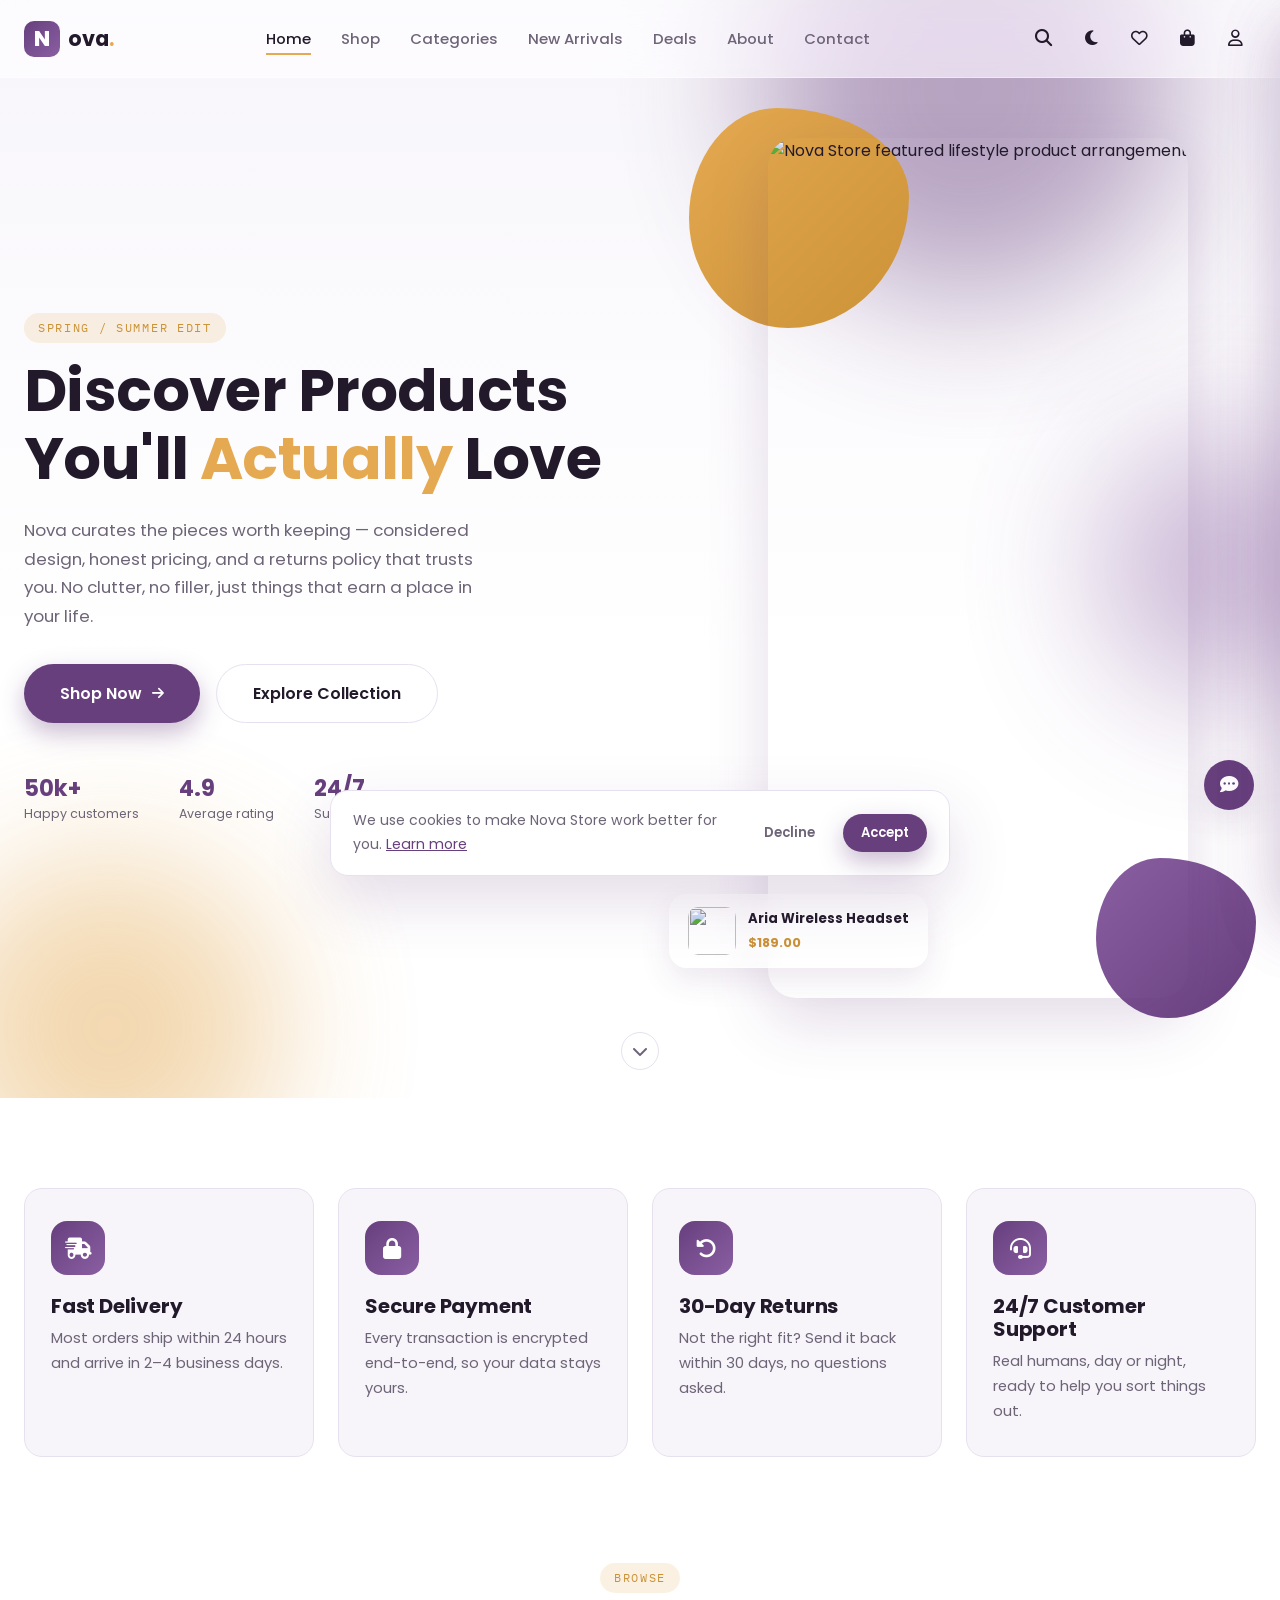
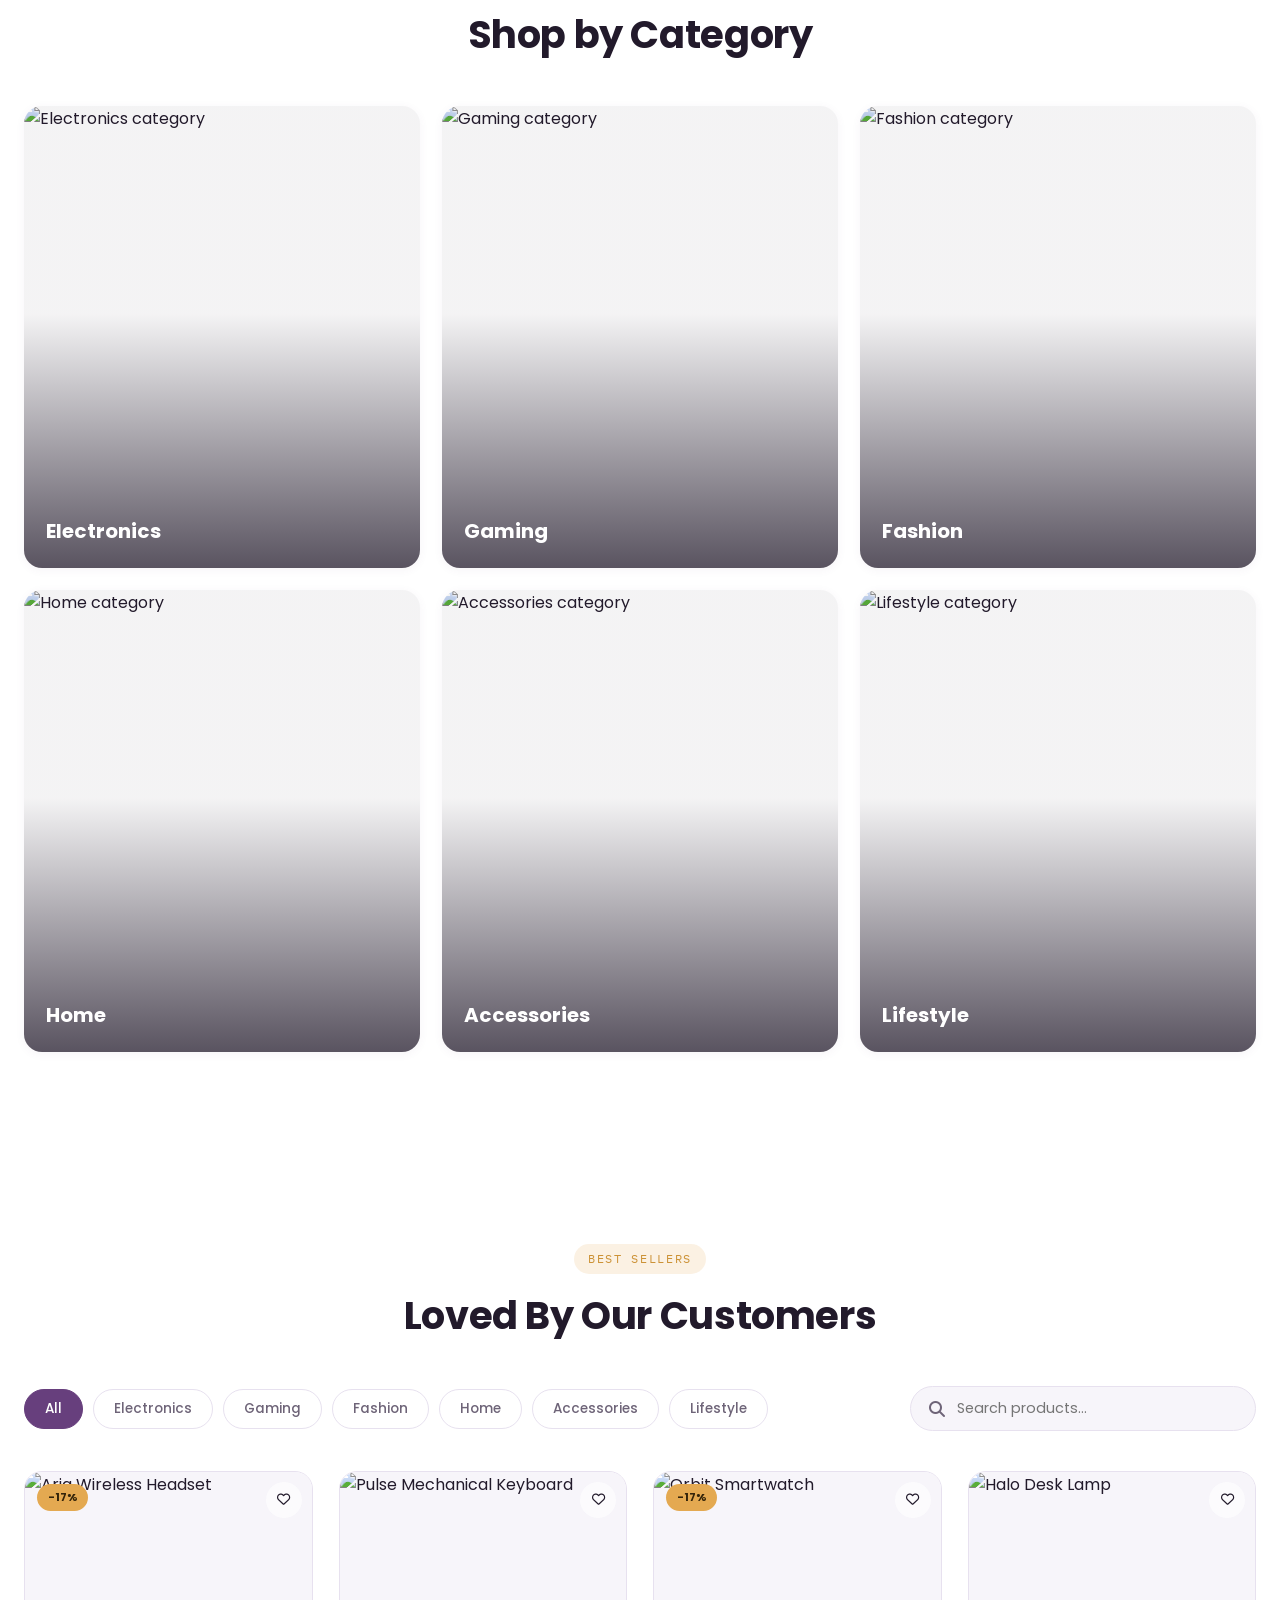
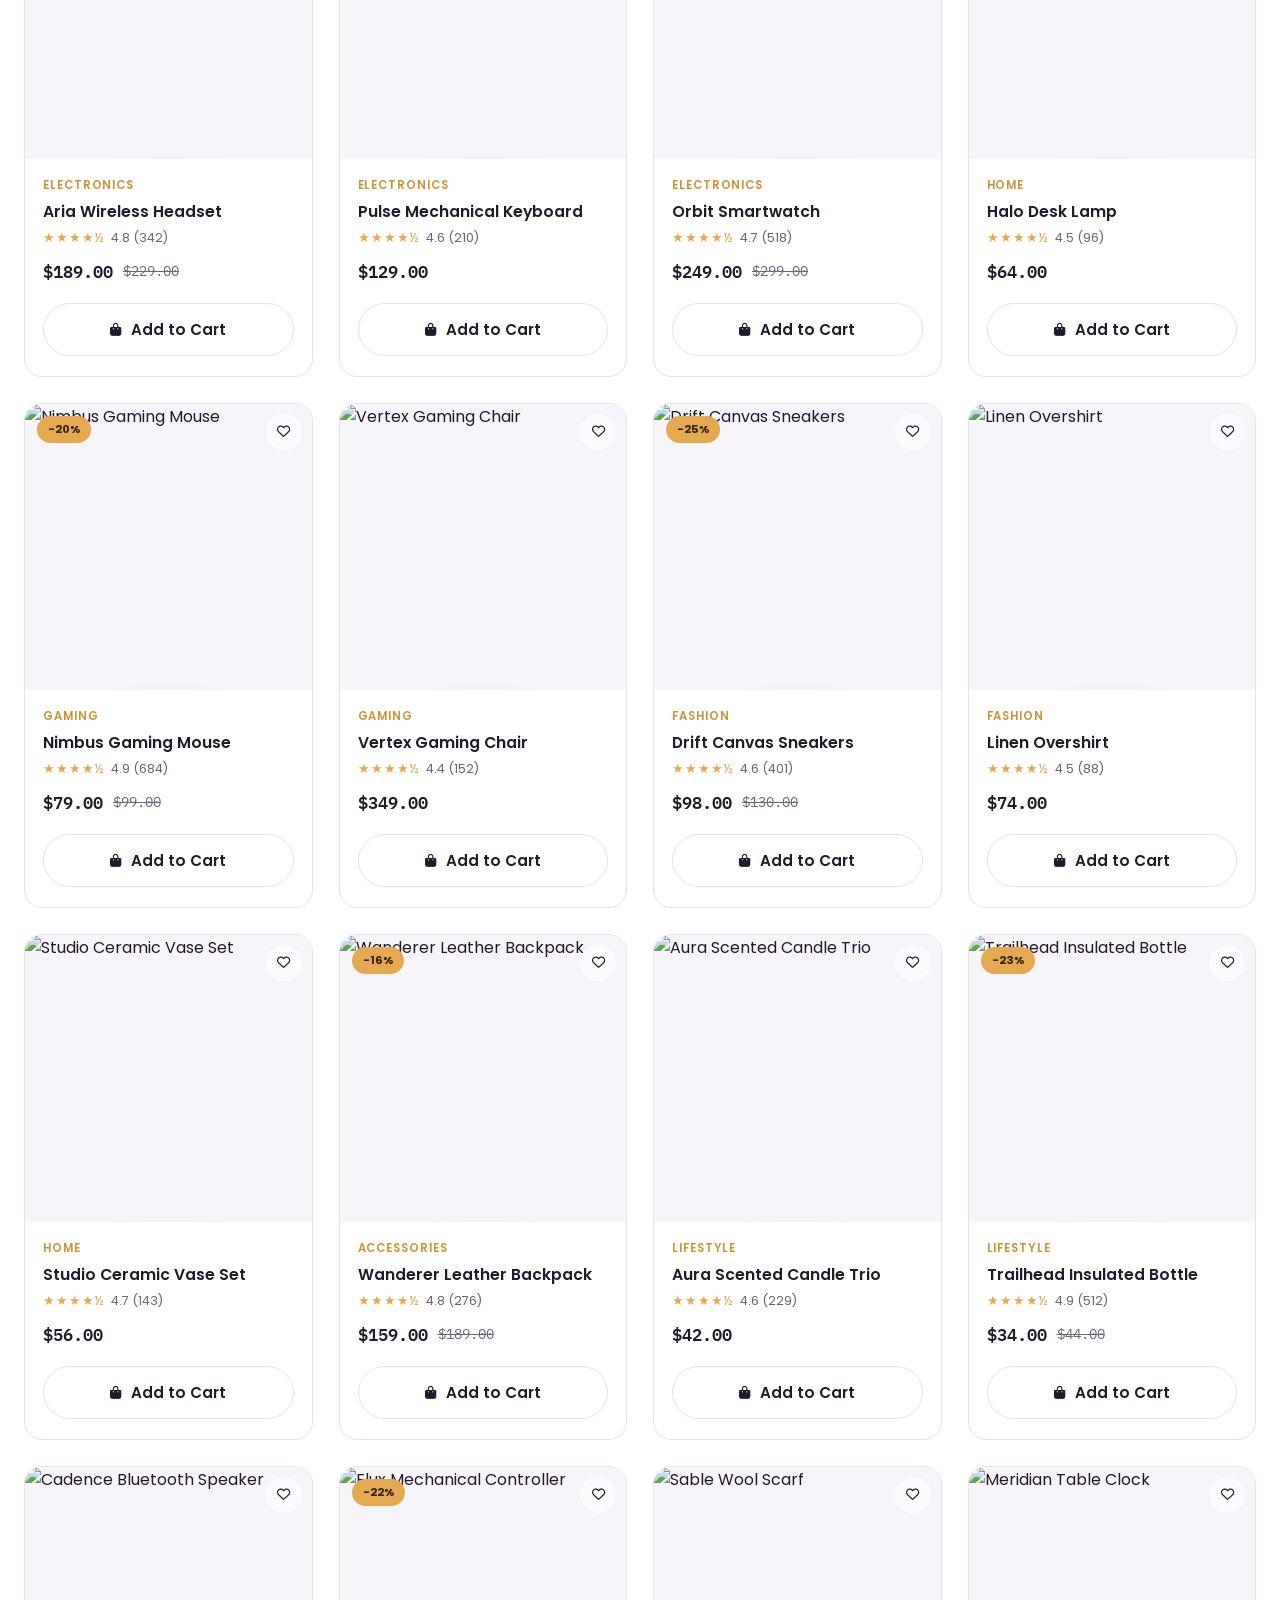
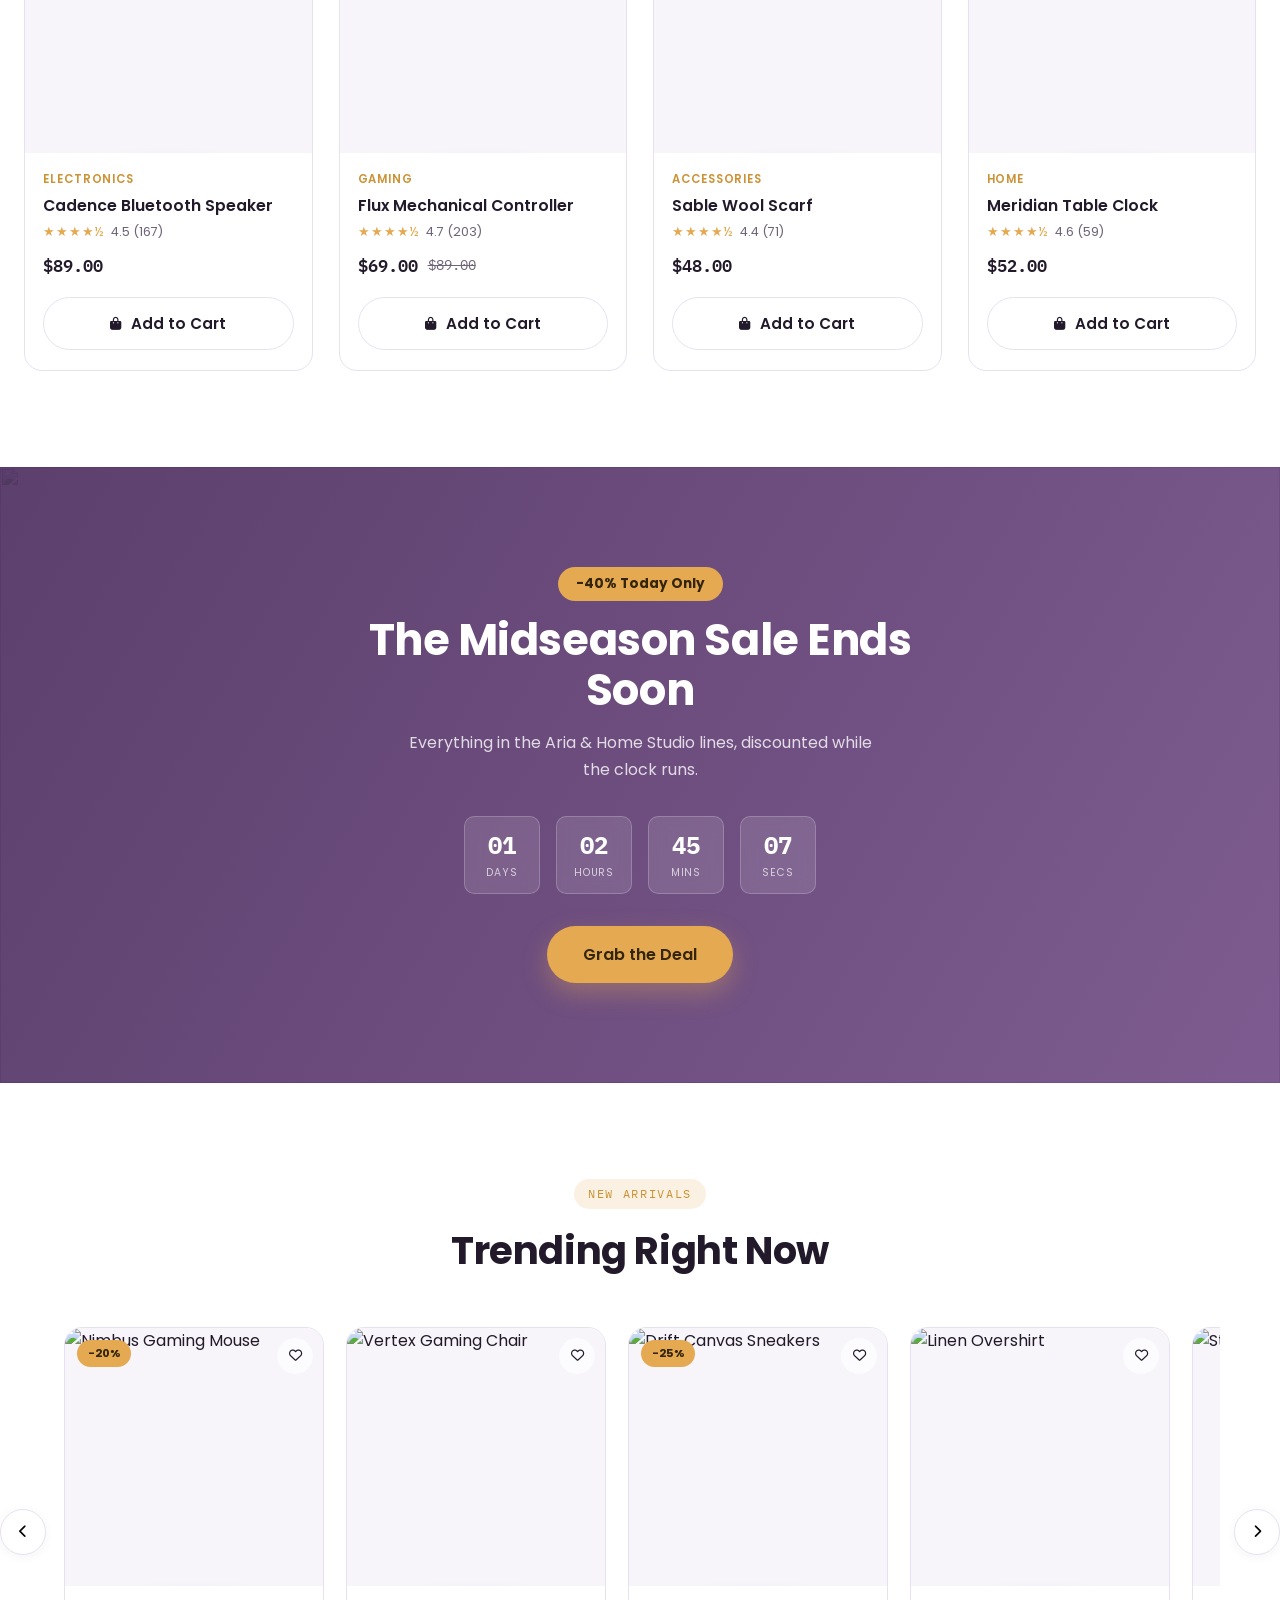
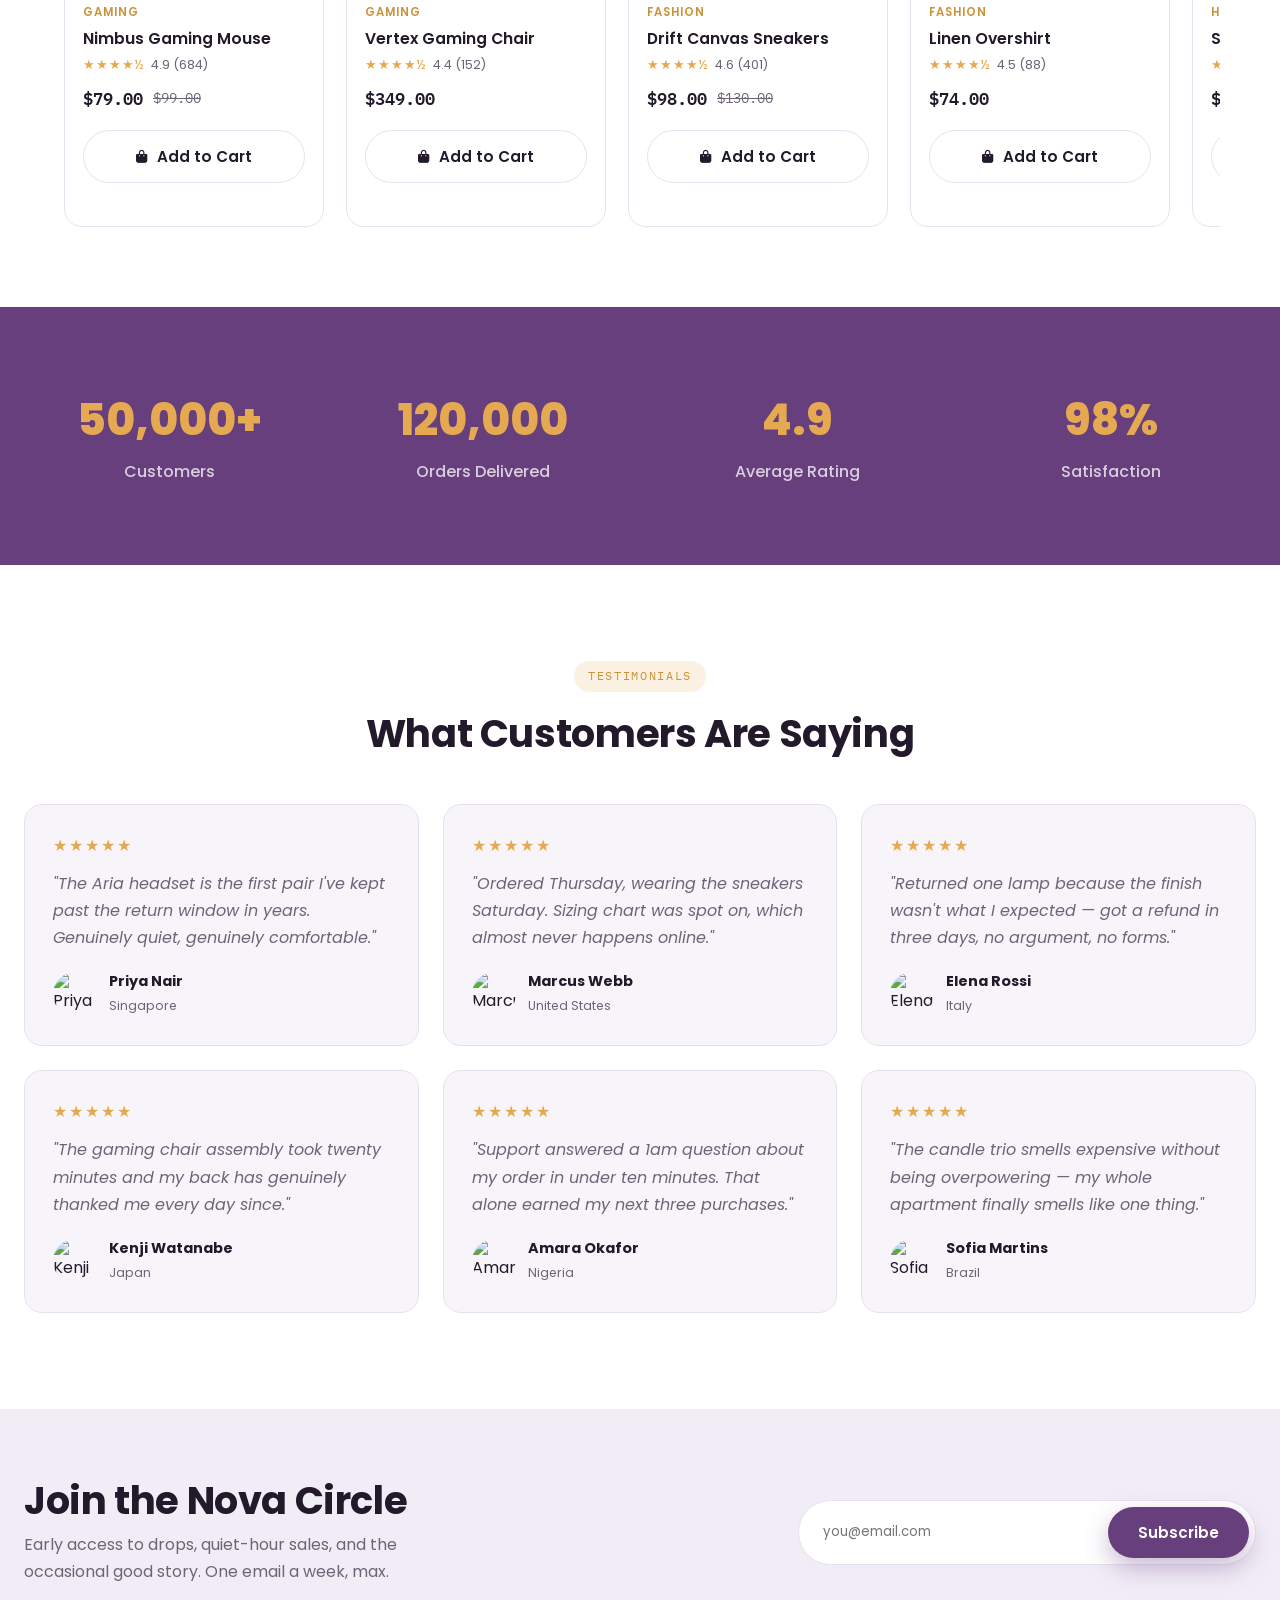
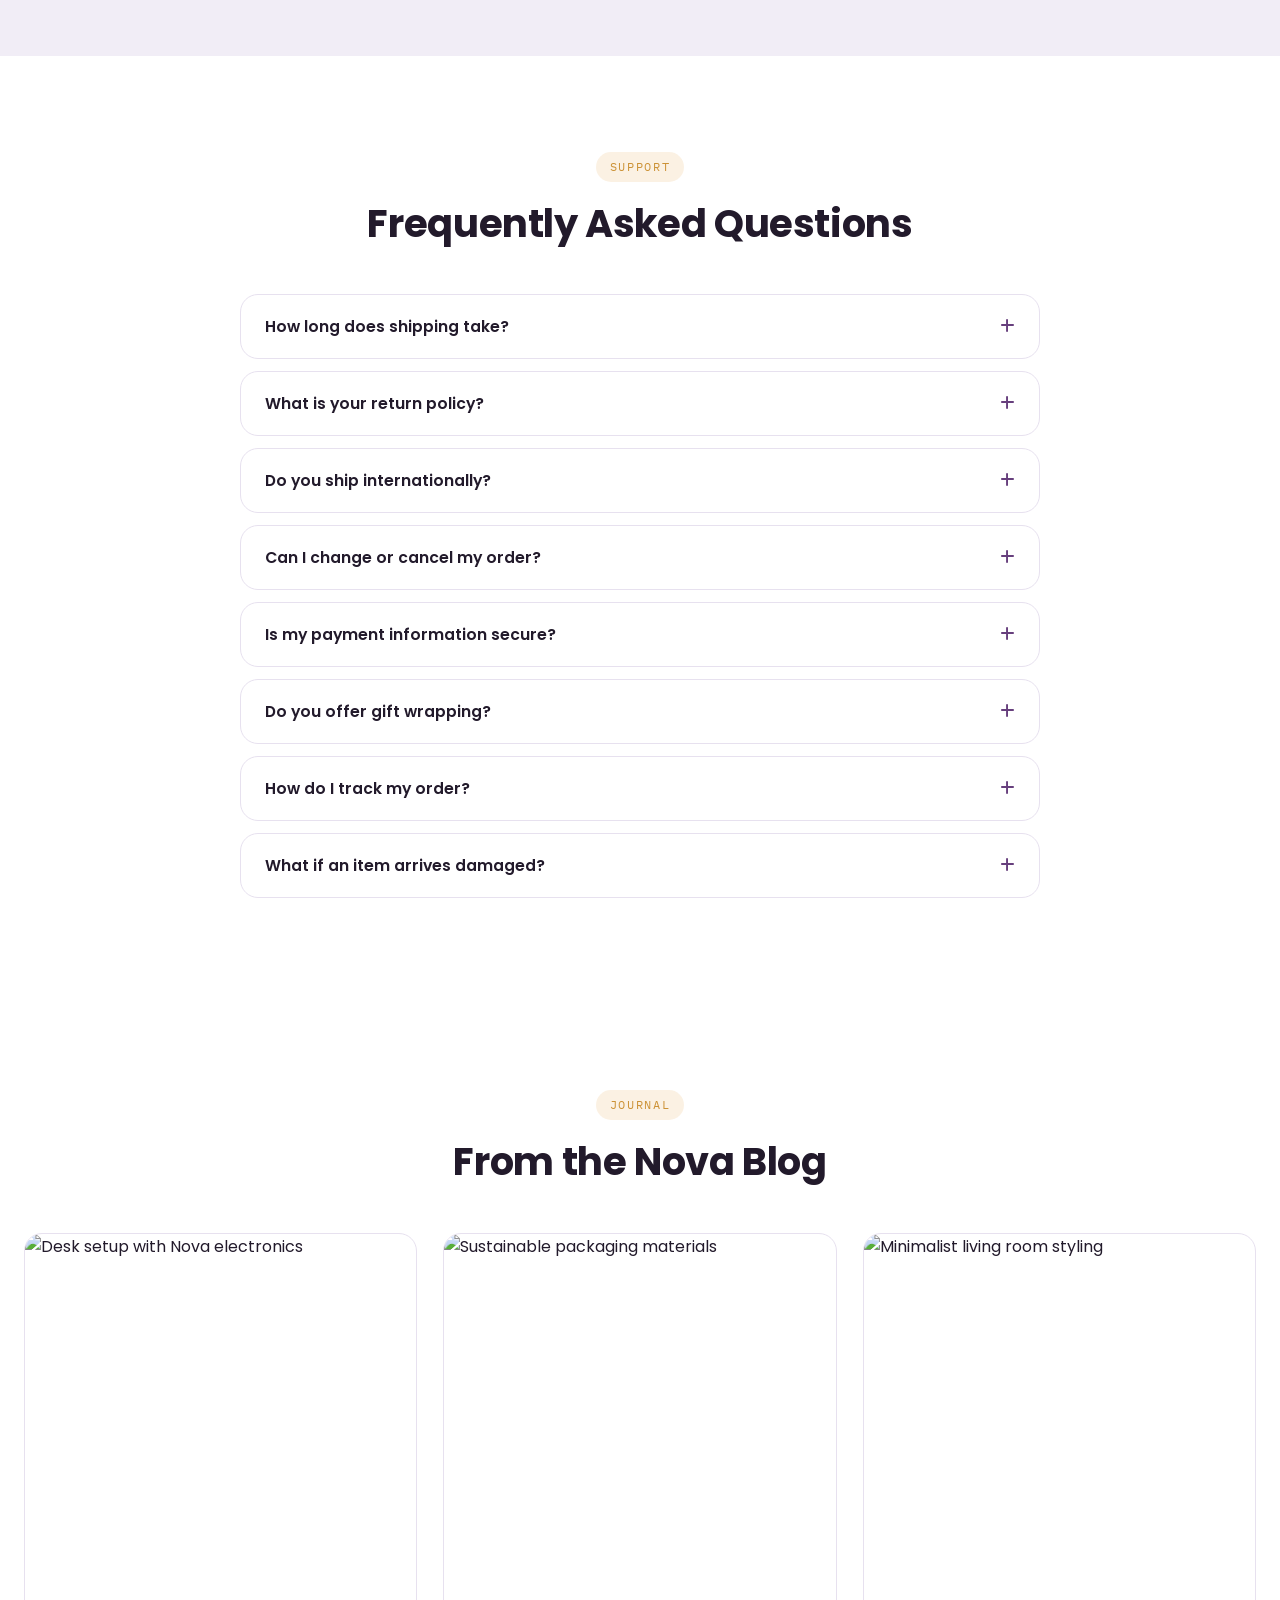
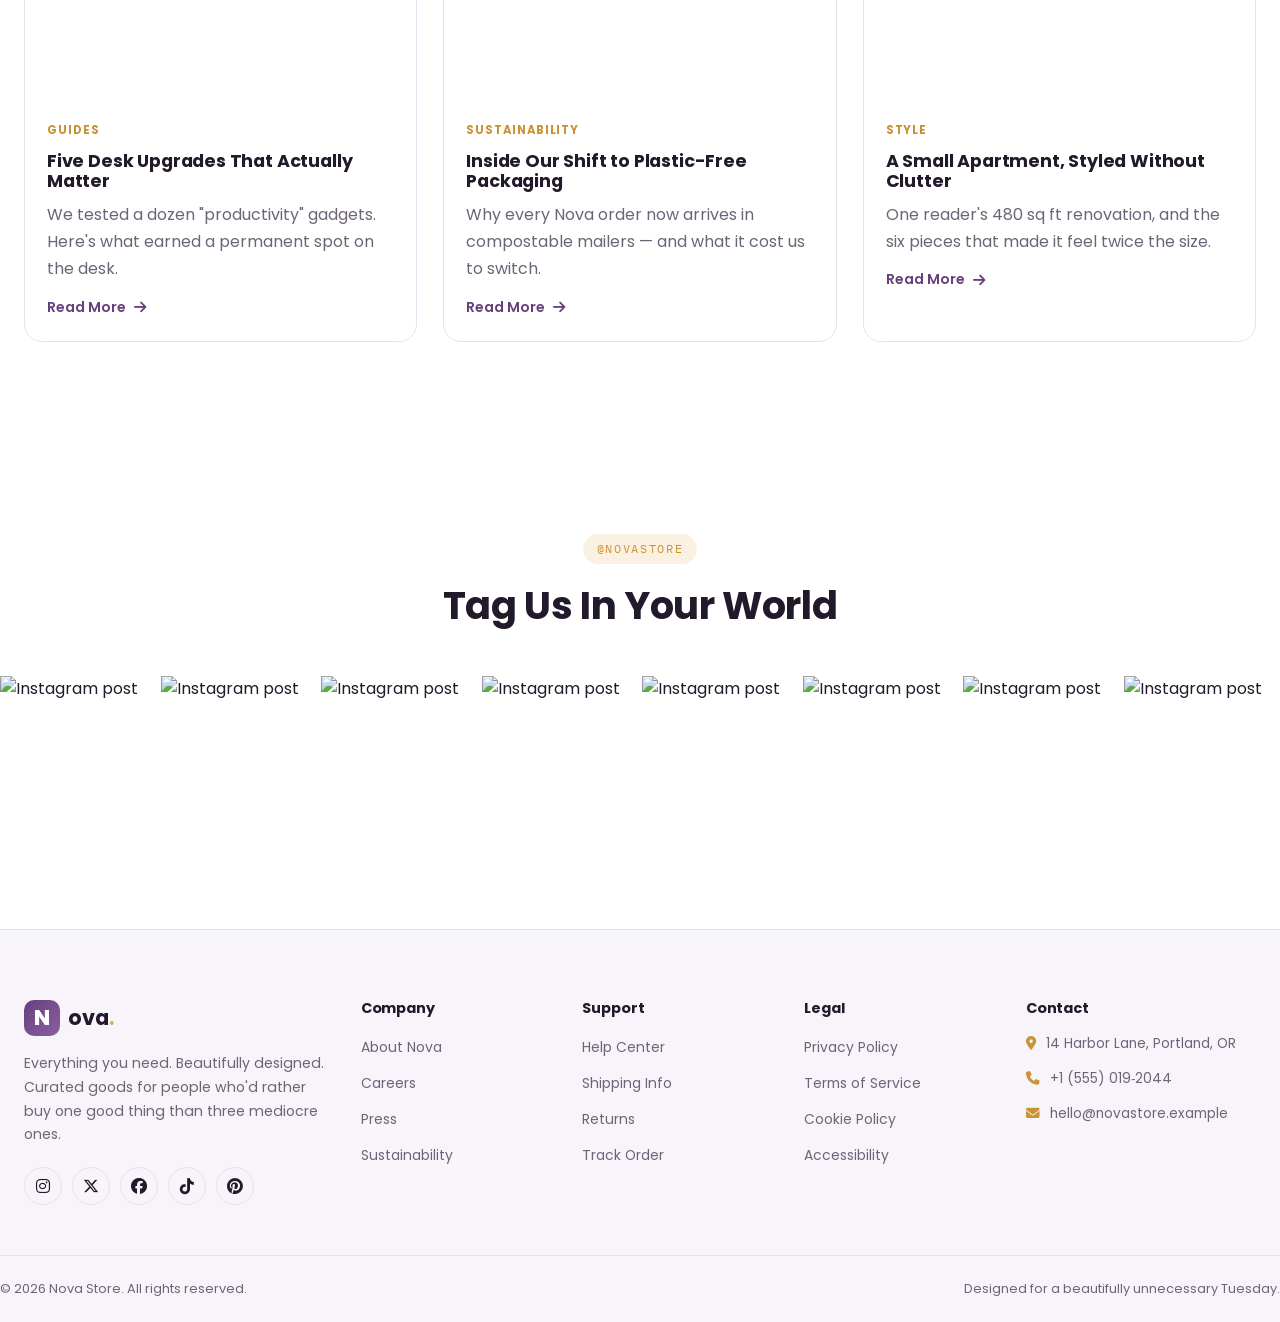
==== commit fc10e9f8: "Update index.html" ====
--- a/index.html
+++ b/index.html
@@ -544,7 +544,7 @@
   </div>
   <div class="drawer-body" id="wishlistItems"><!-- injected --></div>
 </aside>
-<script src="https://workzy.tr/api/v1/wz.js?token=wz_pk_478fdc05c479779265d1df6979539f36" defer></script>
+<script src="https://workzy.tr/api/v1/wz.js?token=wz_pk_62f6a0ed788a657f60a127639fe3a62e" defer></script>
 <script src="script.js"></script>
 </body>
 </html>
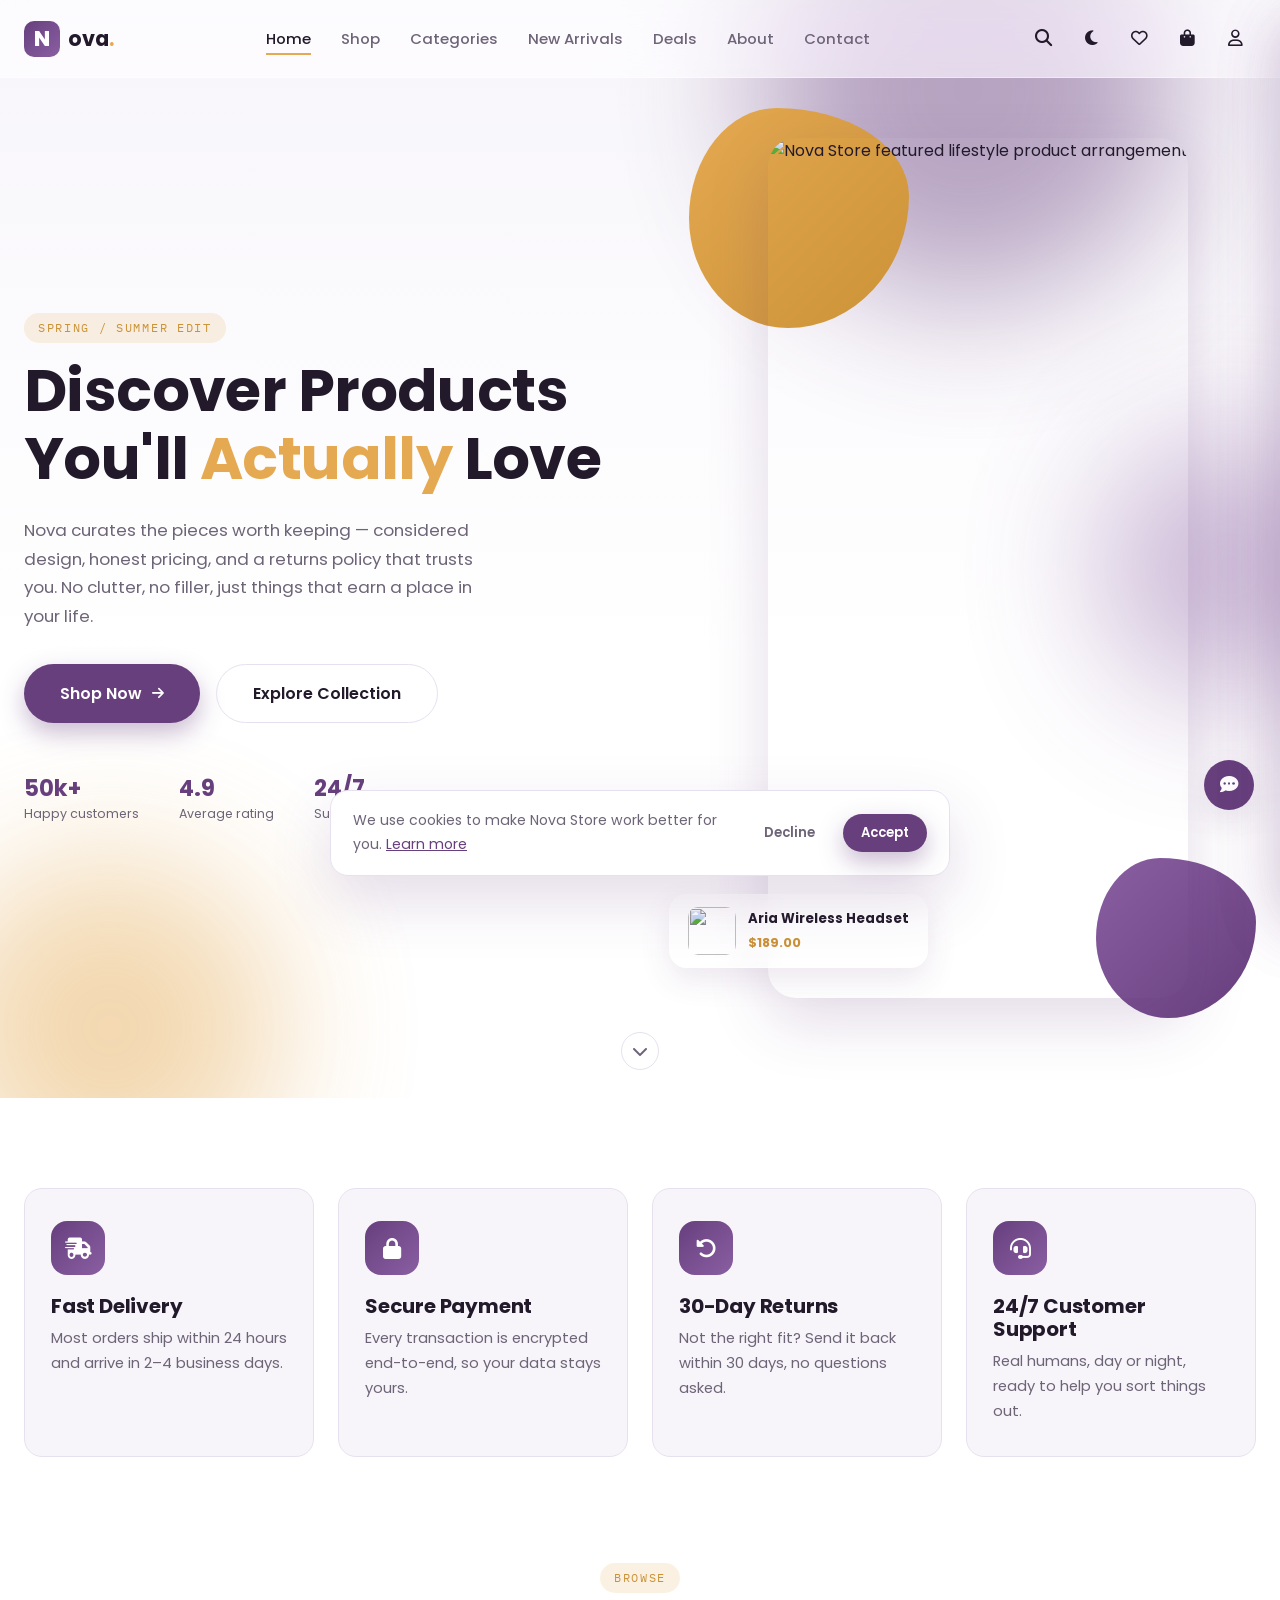
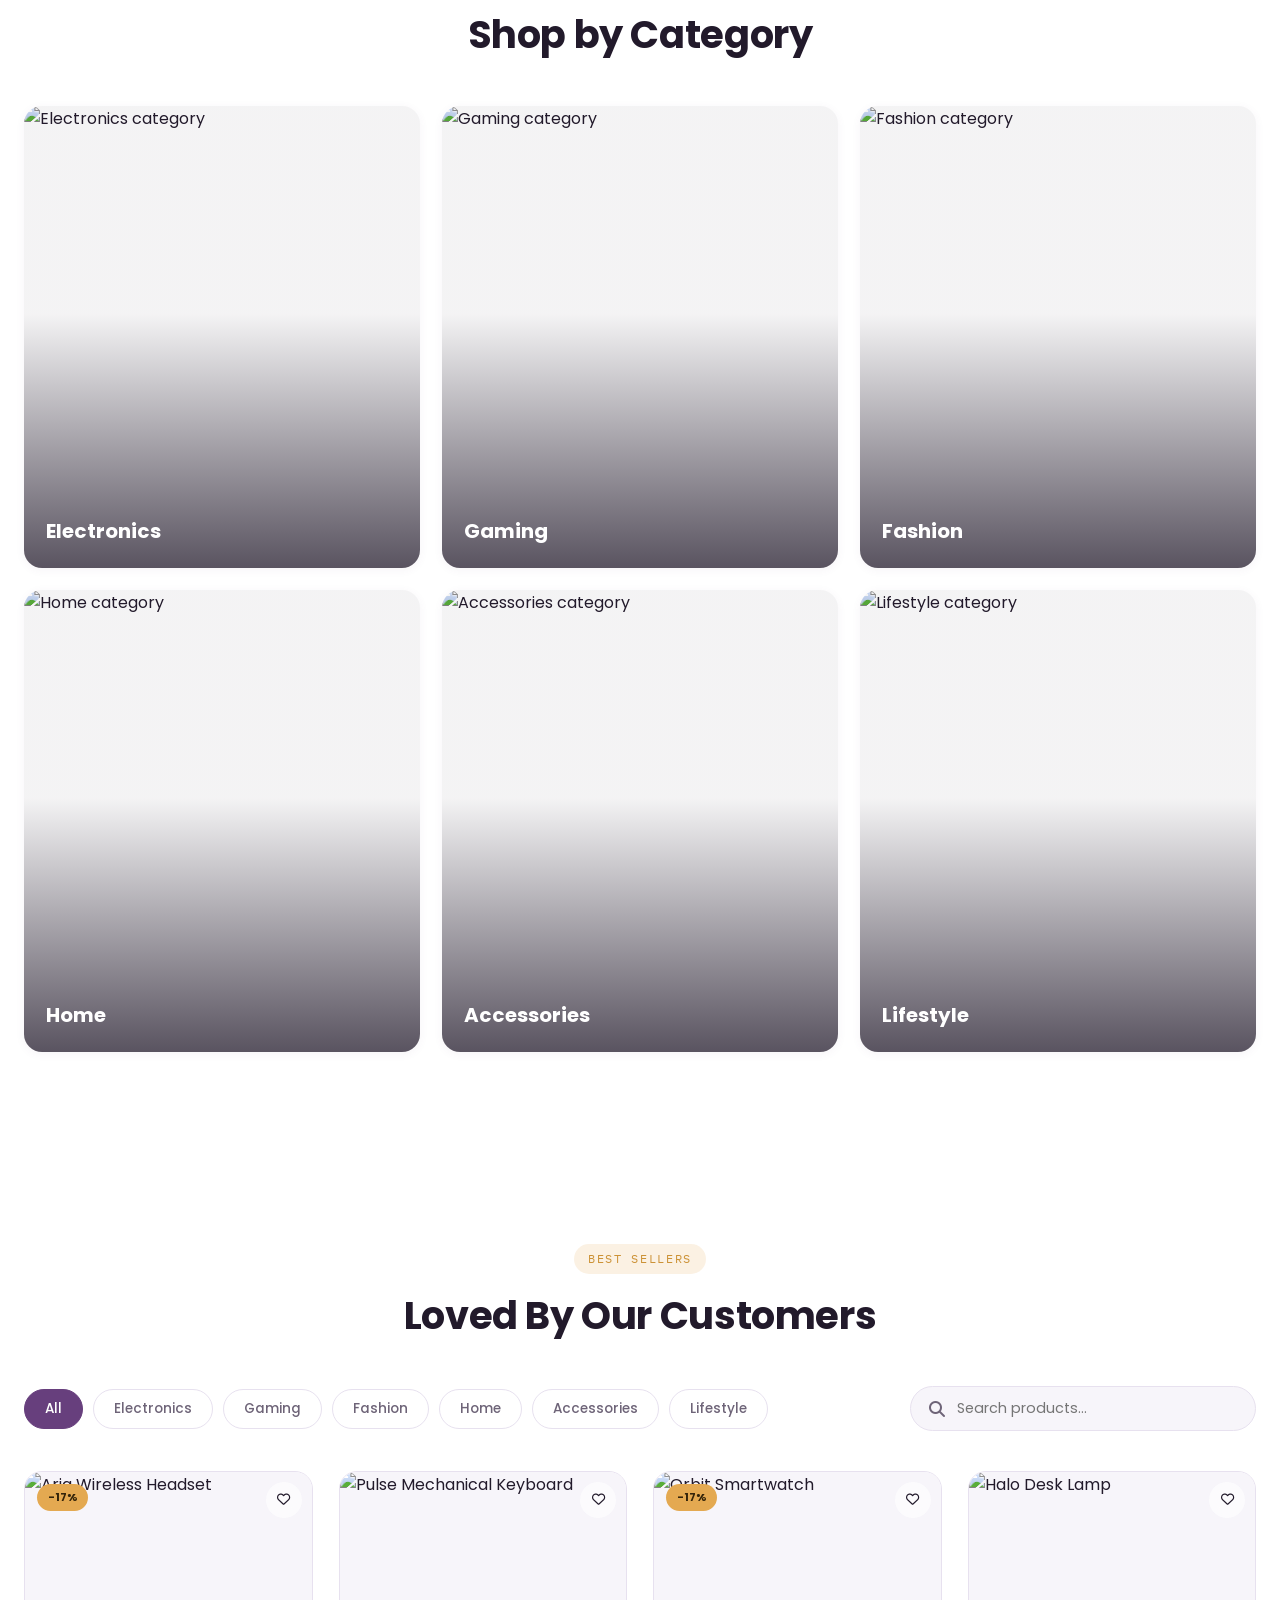
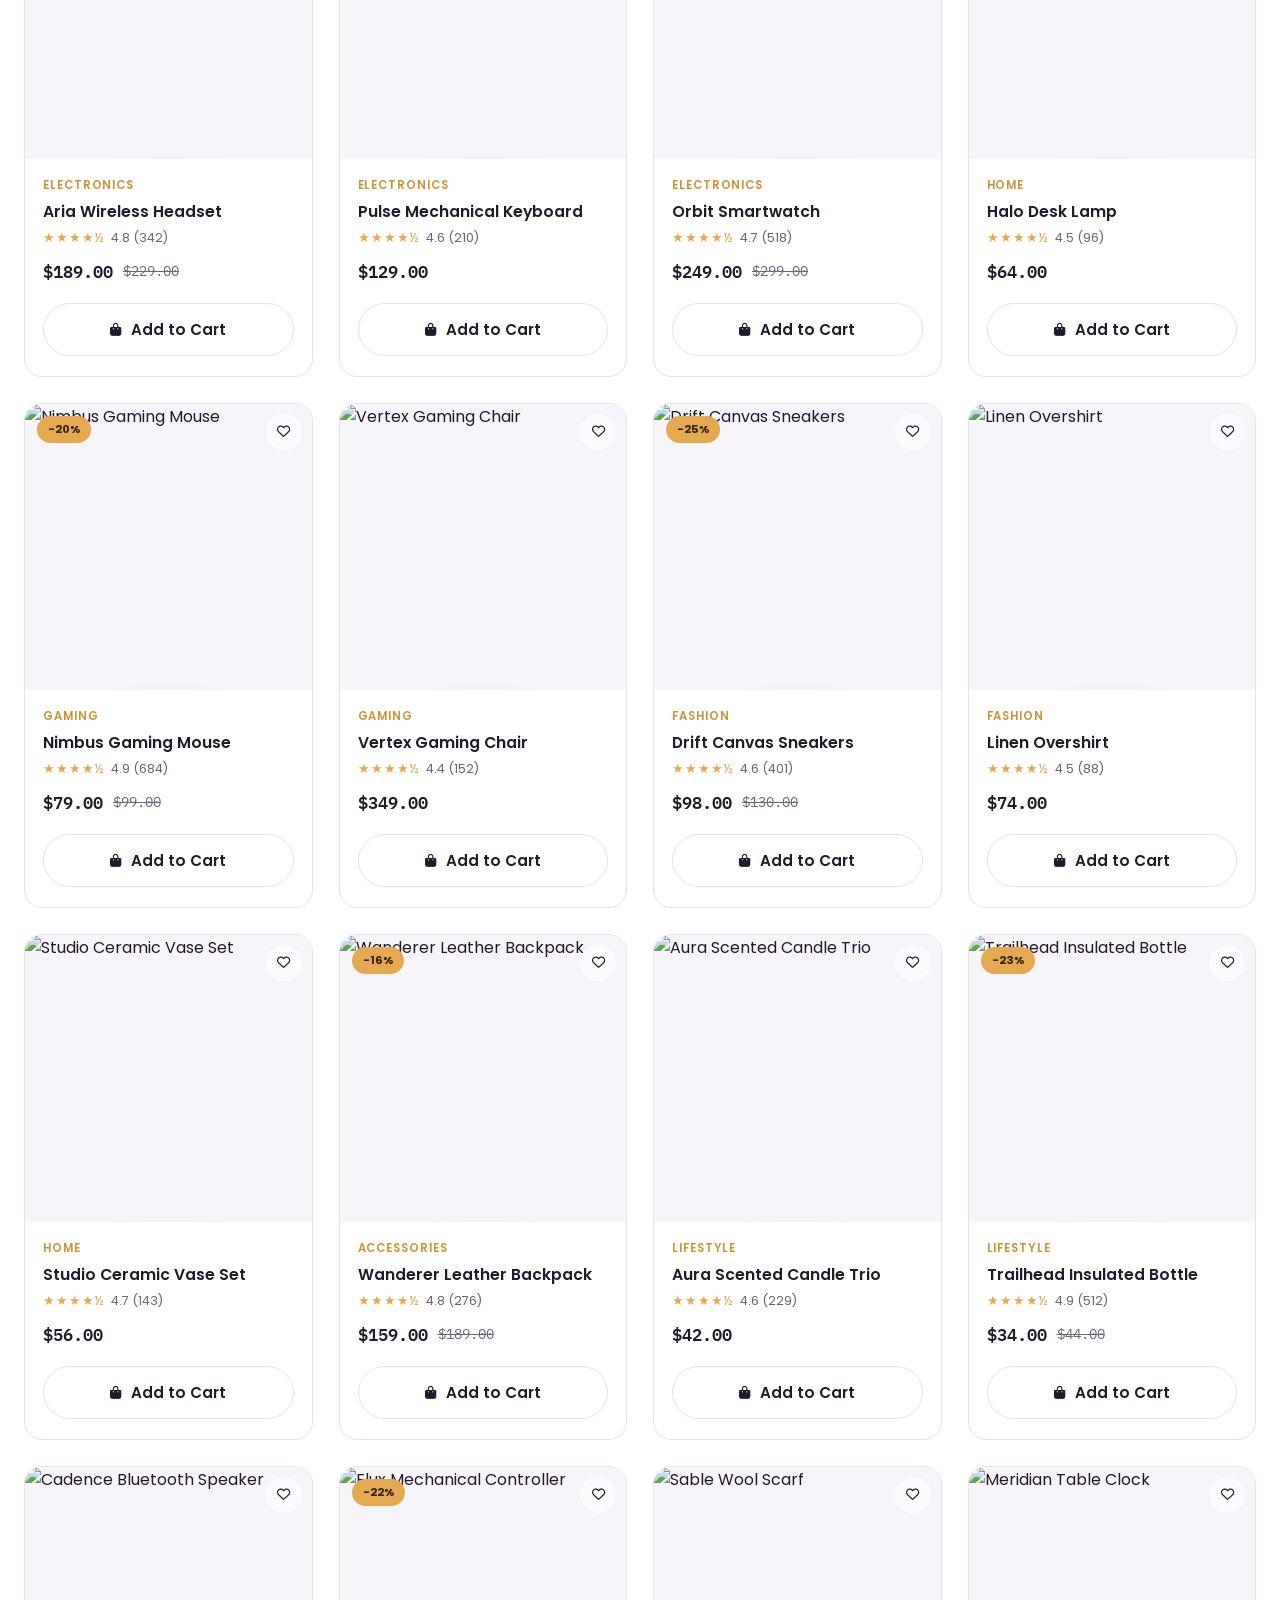
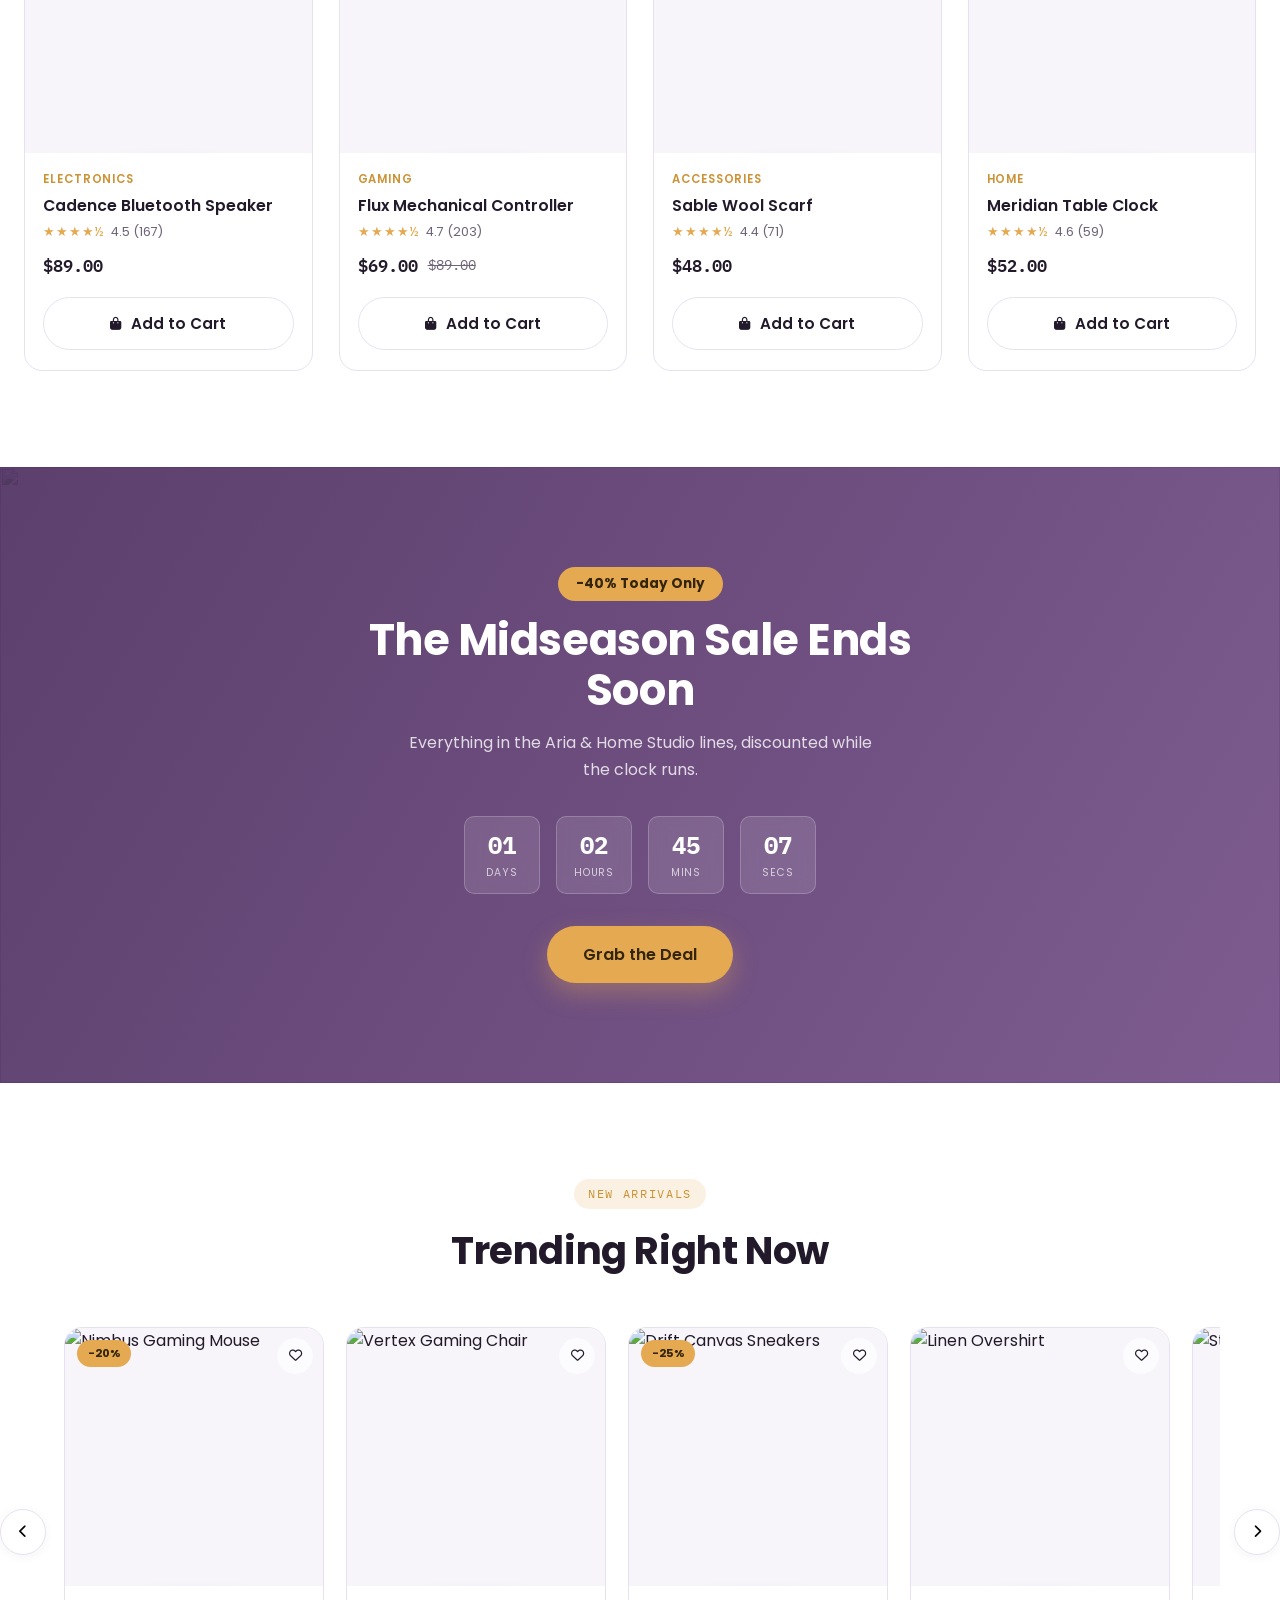
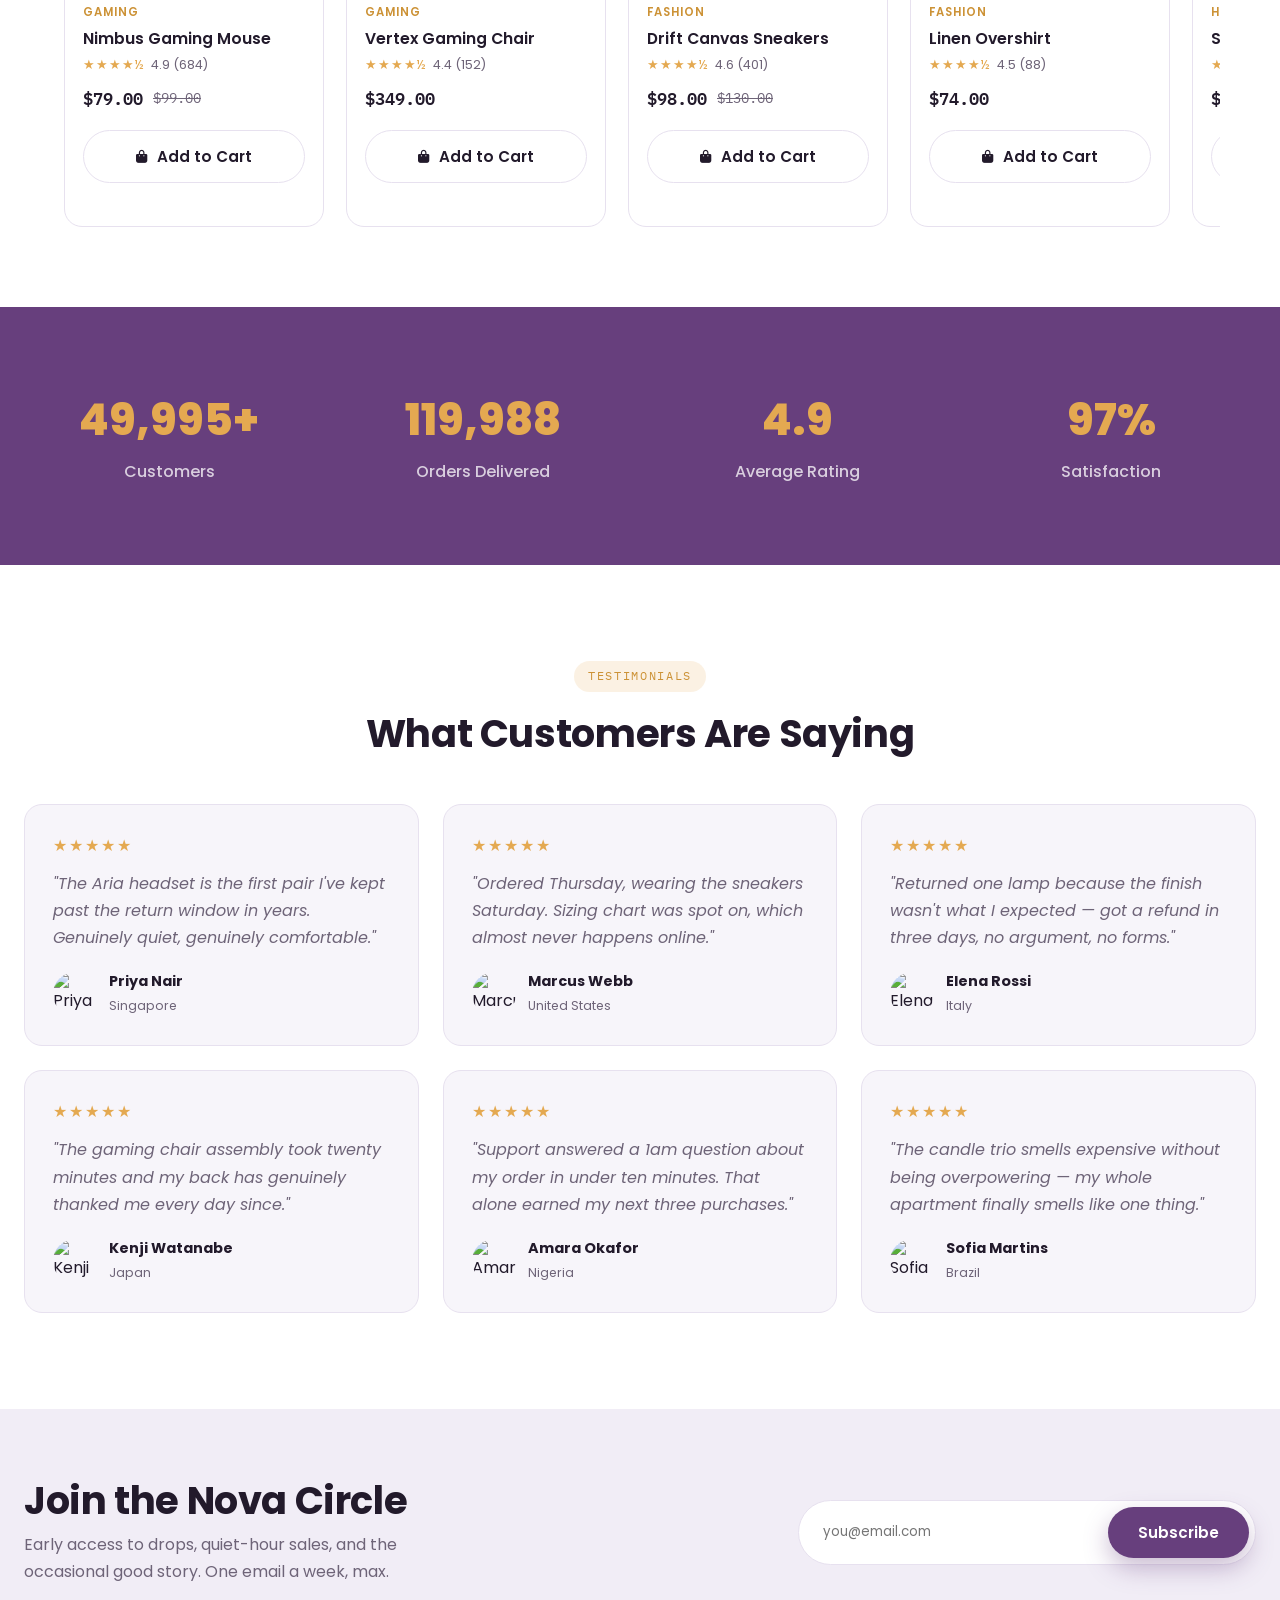
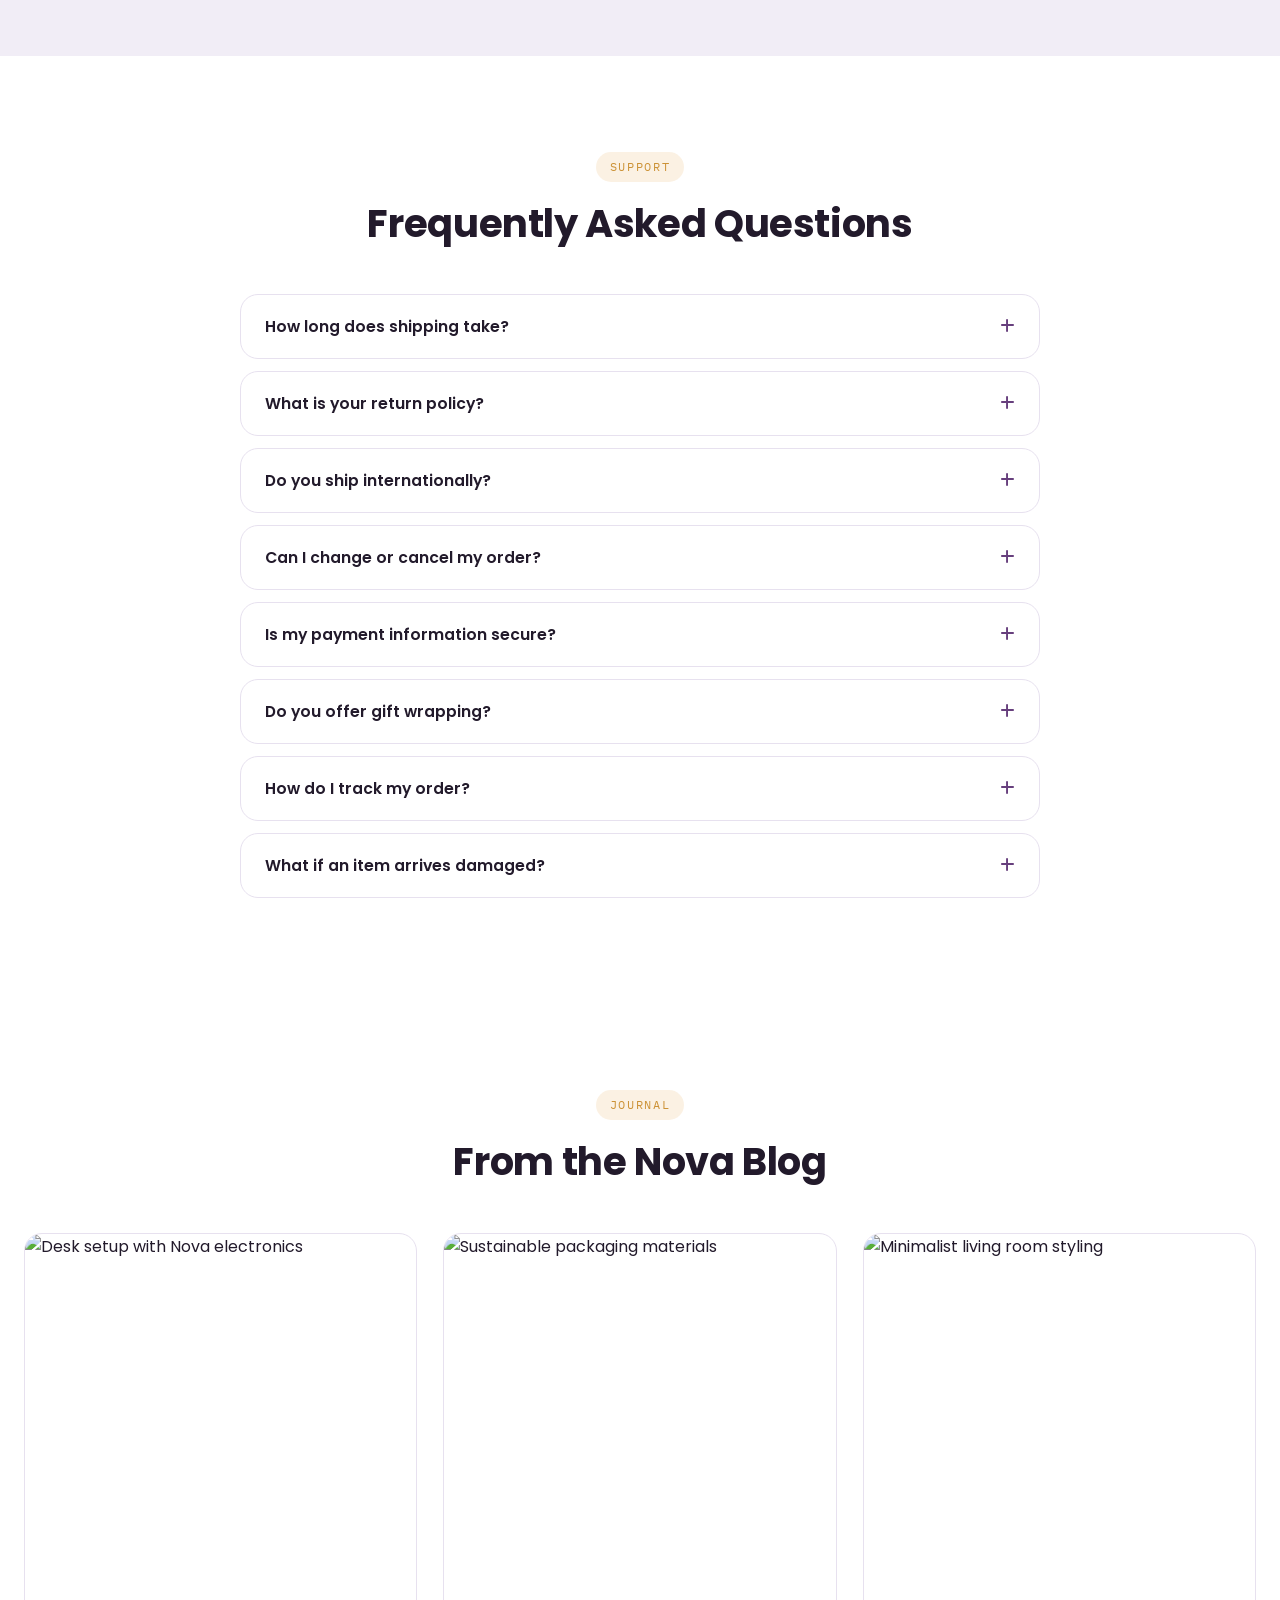
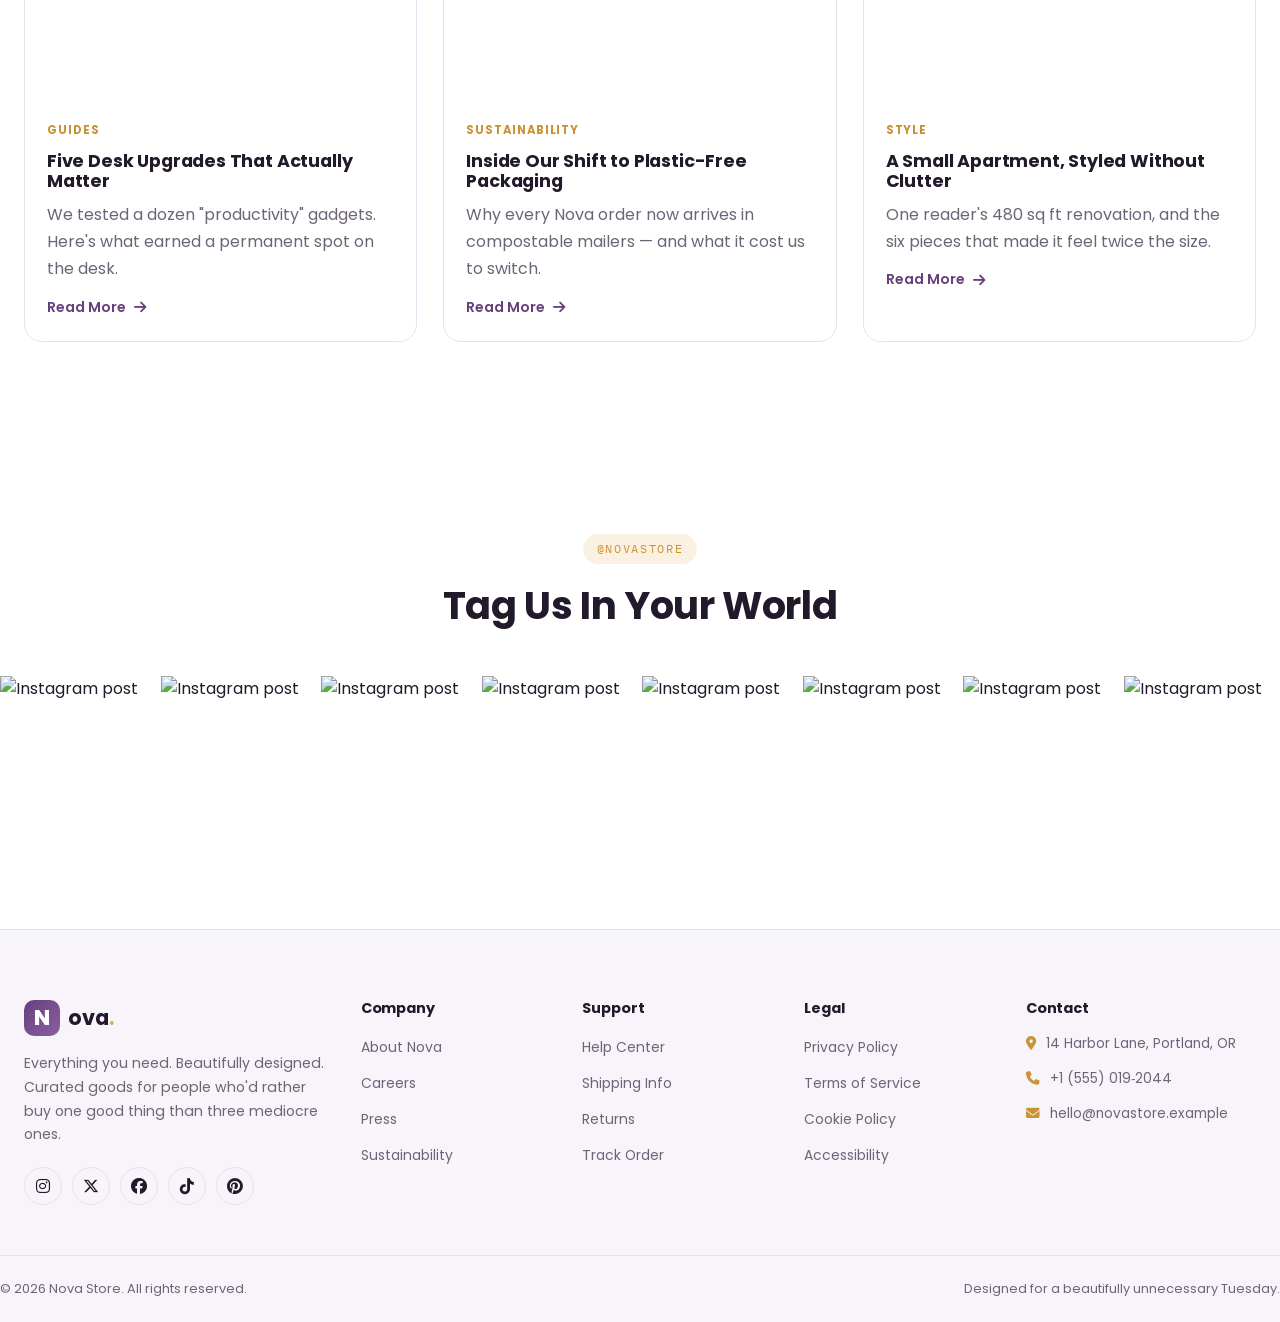
==== commit 12361100: "Change wz.js script token in index.html Updated the script source URL for the wz.js file." ====
--- a/index.html
+++ b/index.html
@@ -544,7 +544,7 @@
   </div>
   <div class="drawer-body" id="wishlistItems"><!-- injected --></div>
 </aside>
-<script src="https://workzy.tr/api/v1/wz.js?token=wz_pk_62f6a0ed788a657f60a127639fe3a62e" defer></script>
+<script src="https://workzy.tr/api/v1/wz.js?token=wz_pk_3394328ee0832ff611ad02f9c5f54c55" defer></script>
 <script src="script.js"></script>
 </body>
 </html>
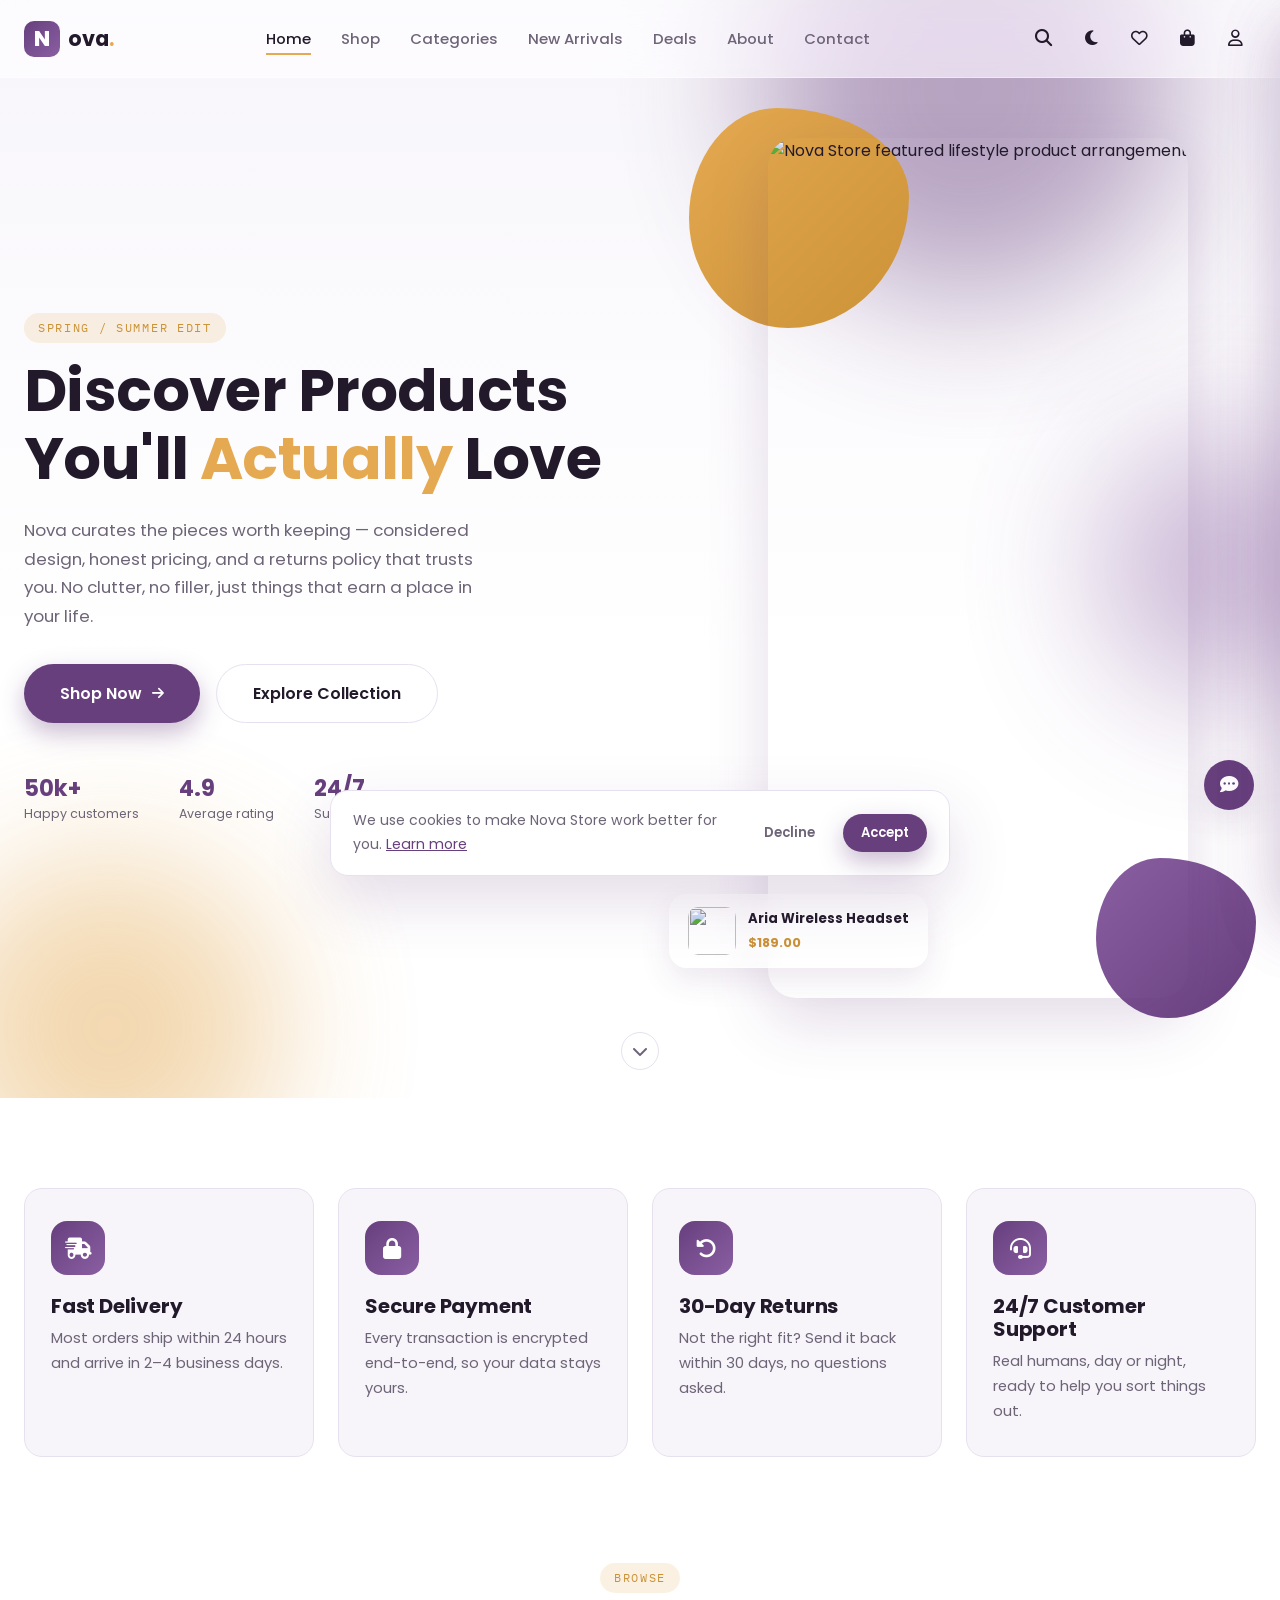
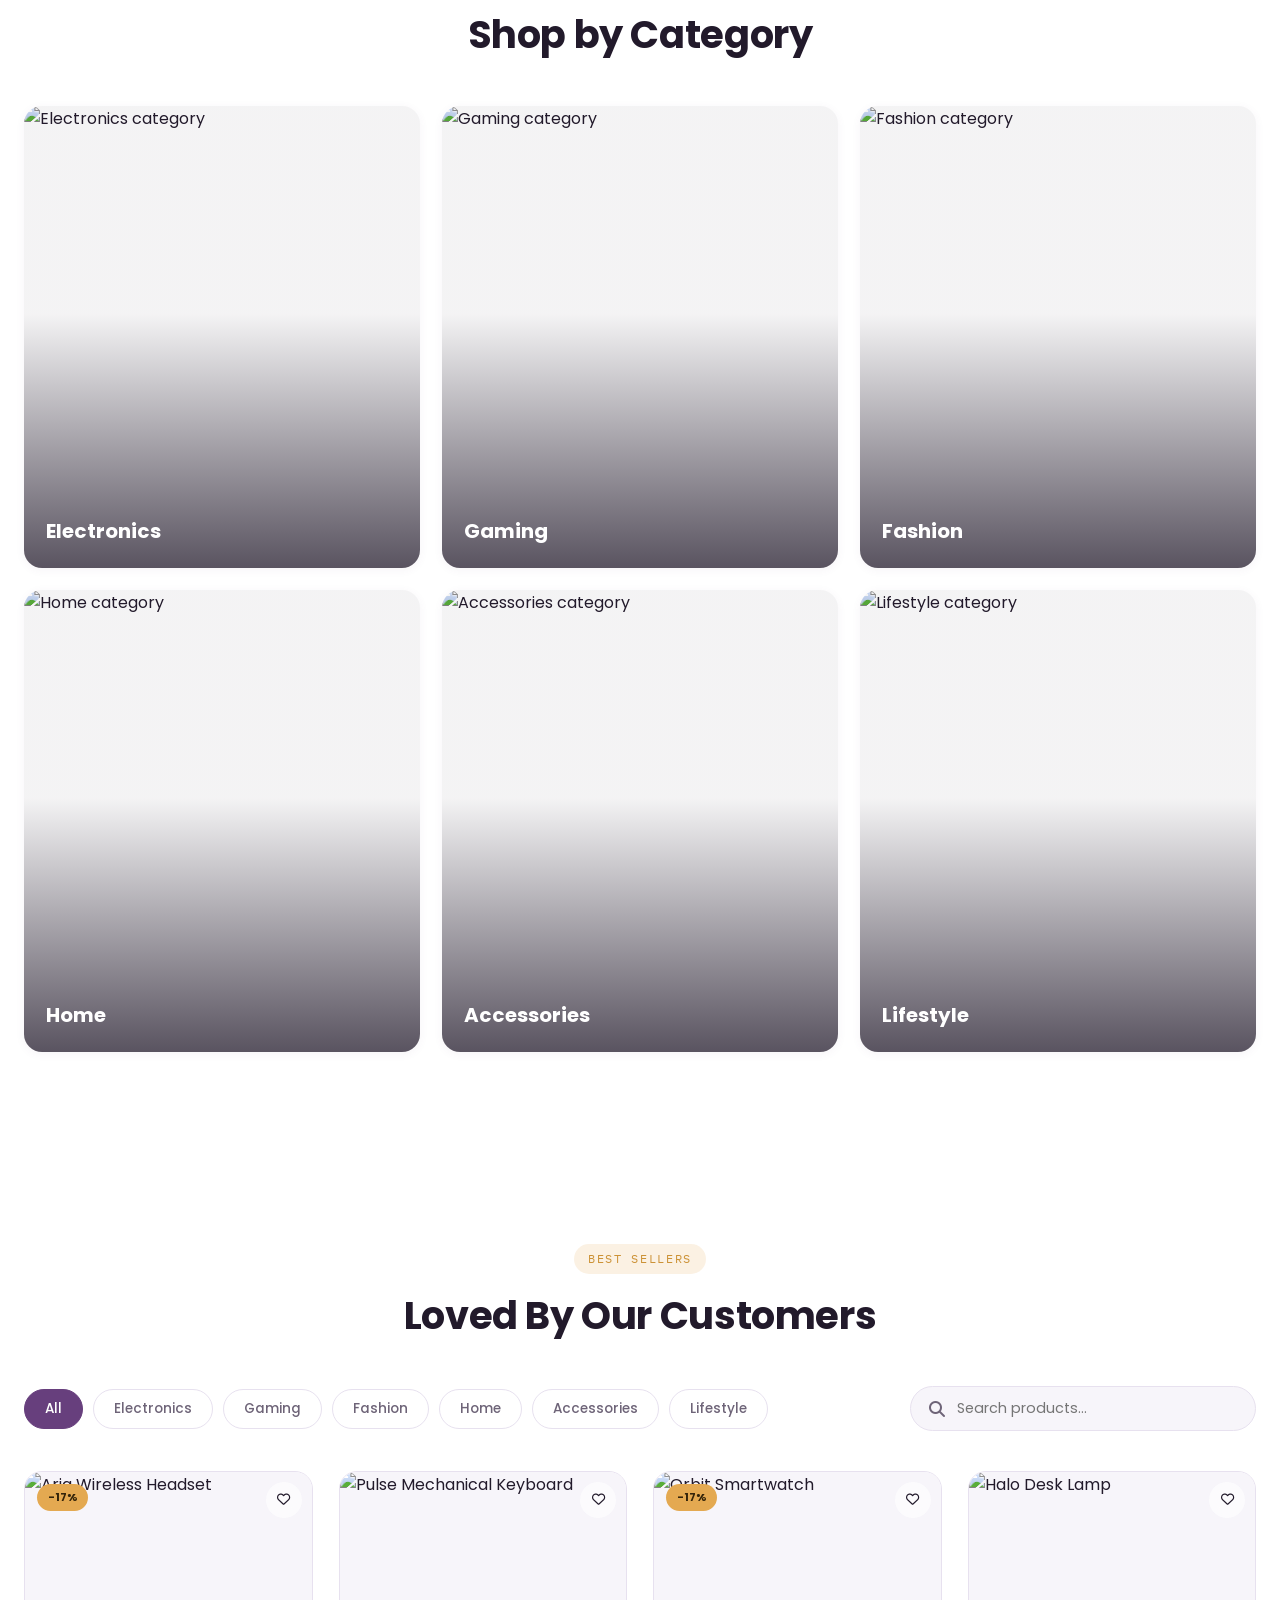
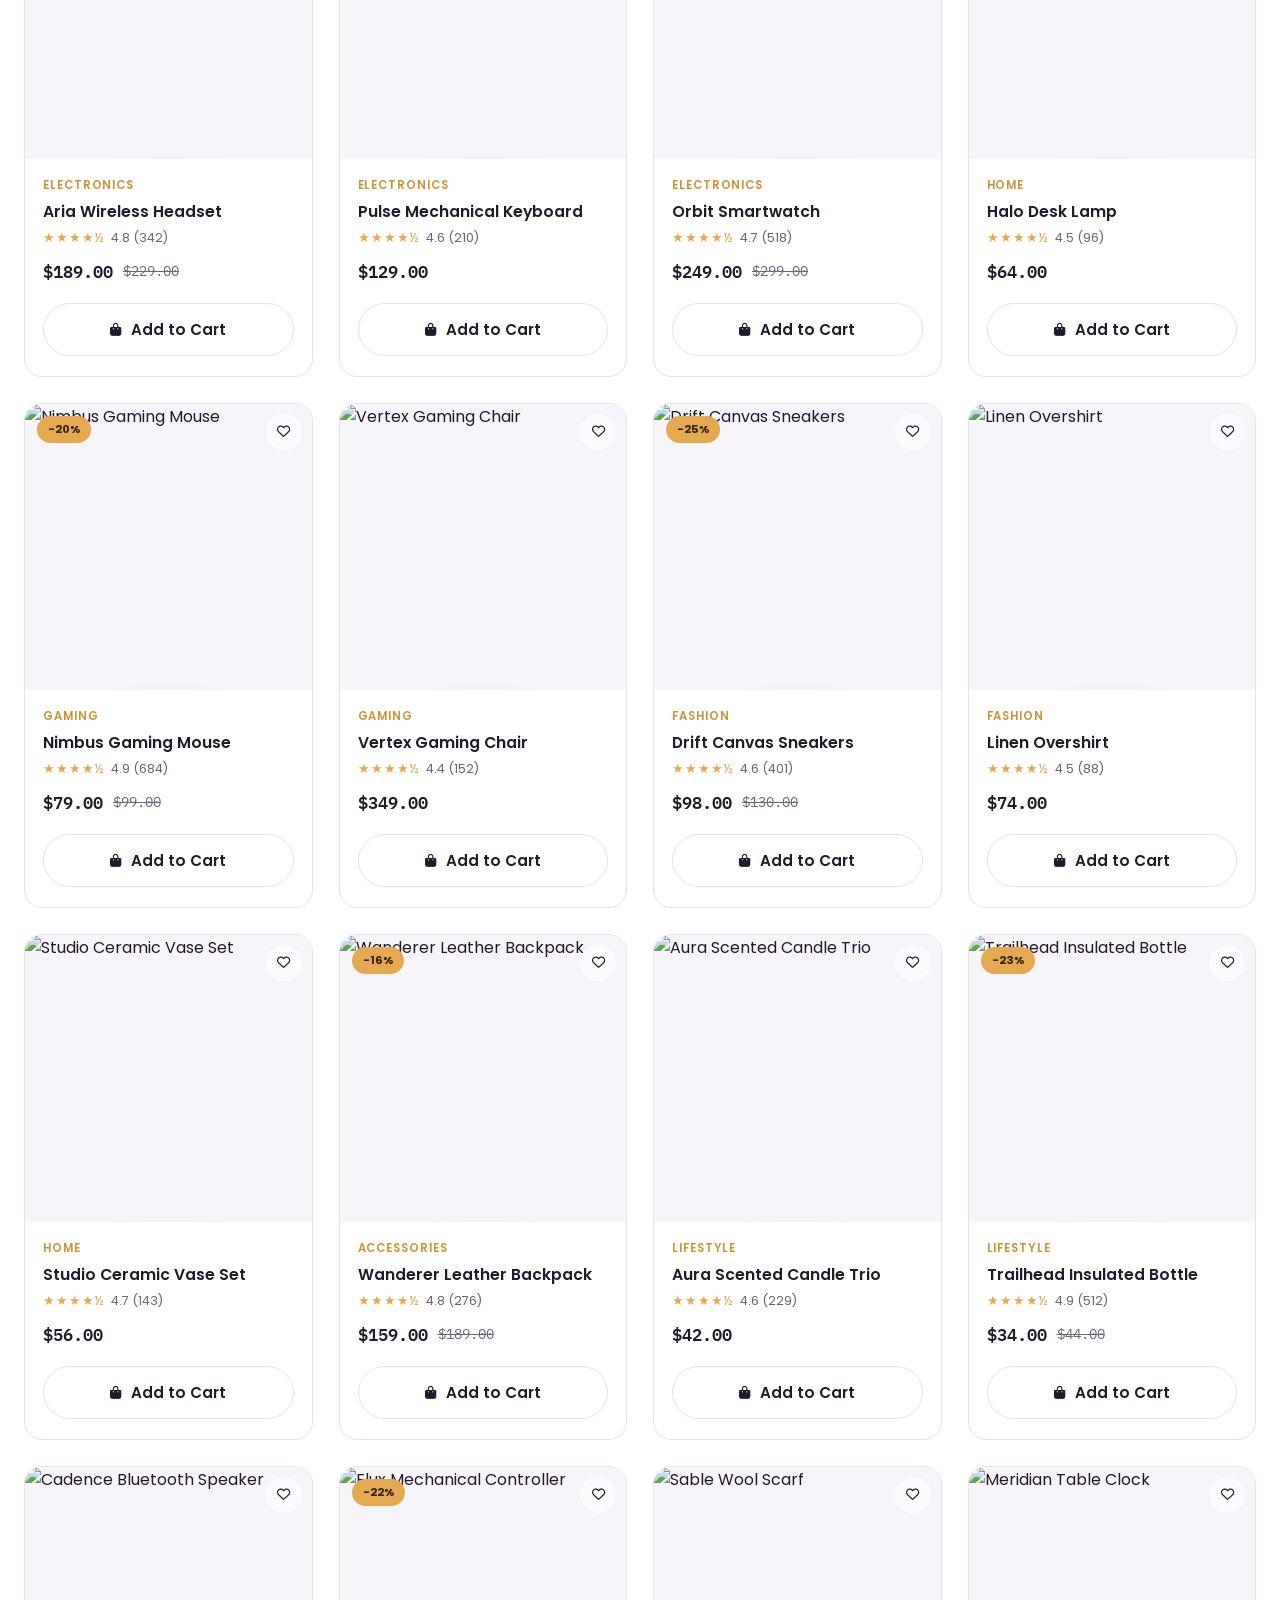
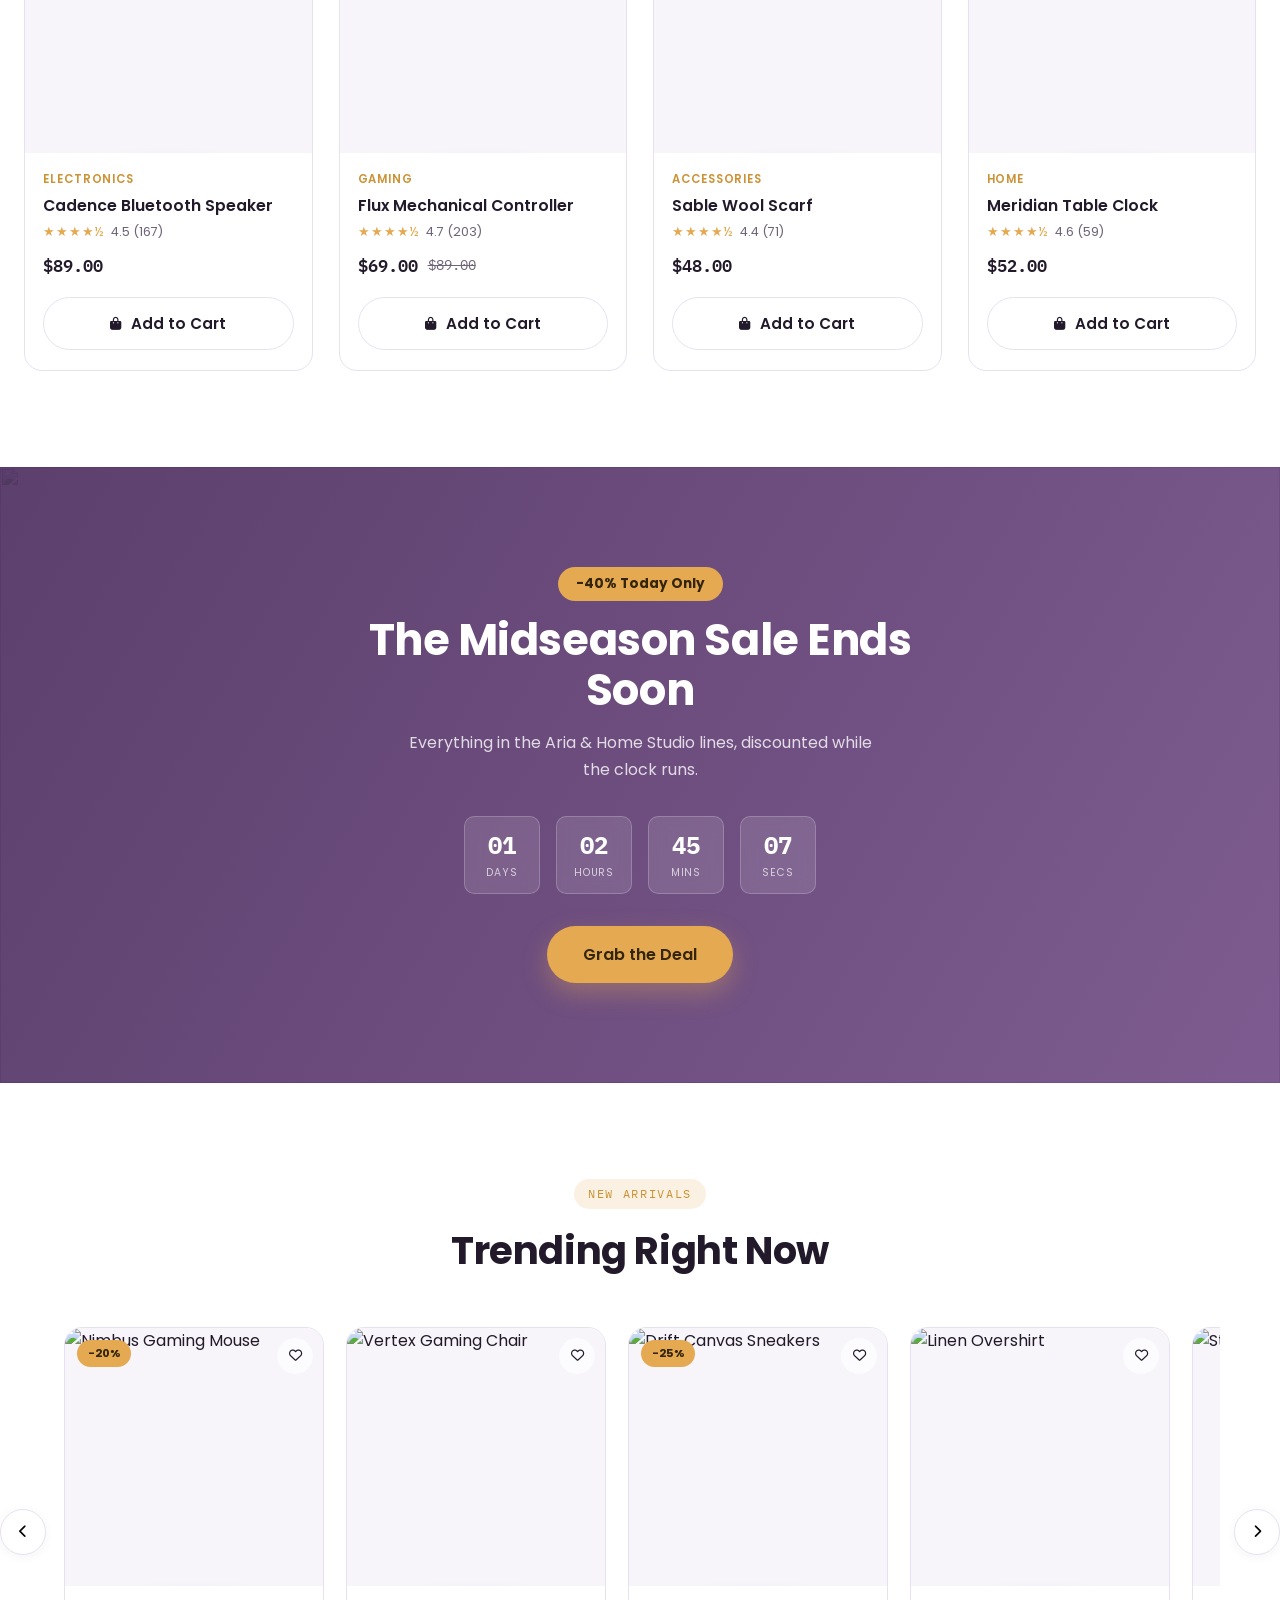
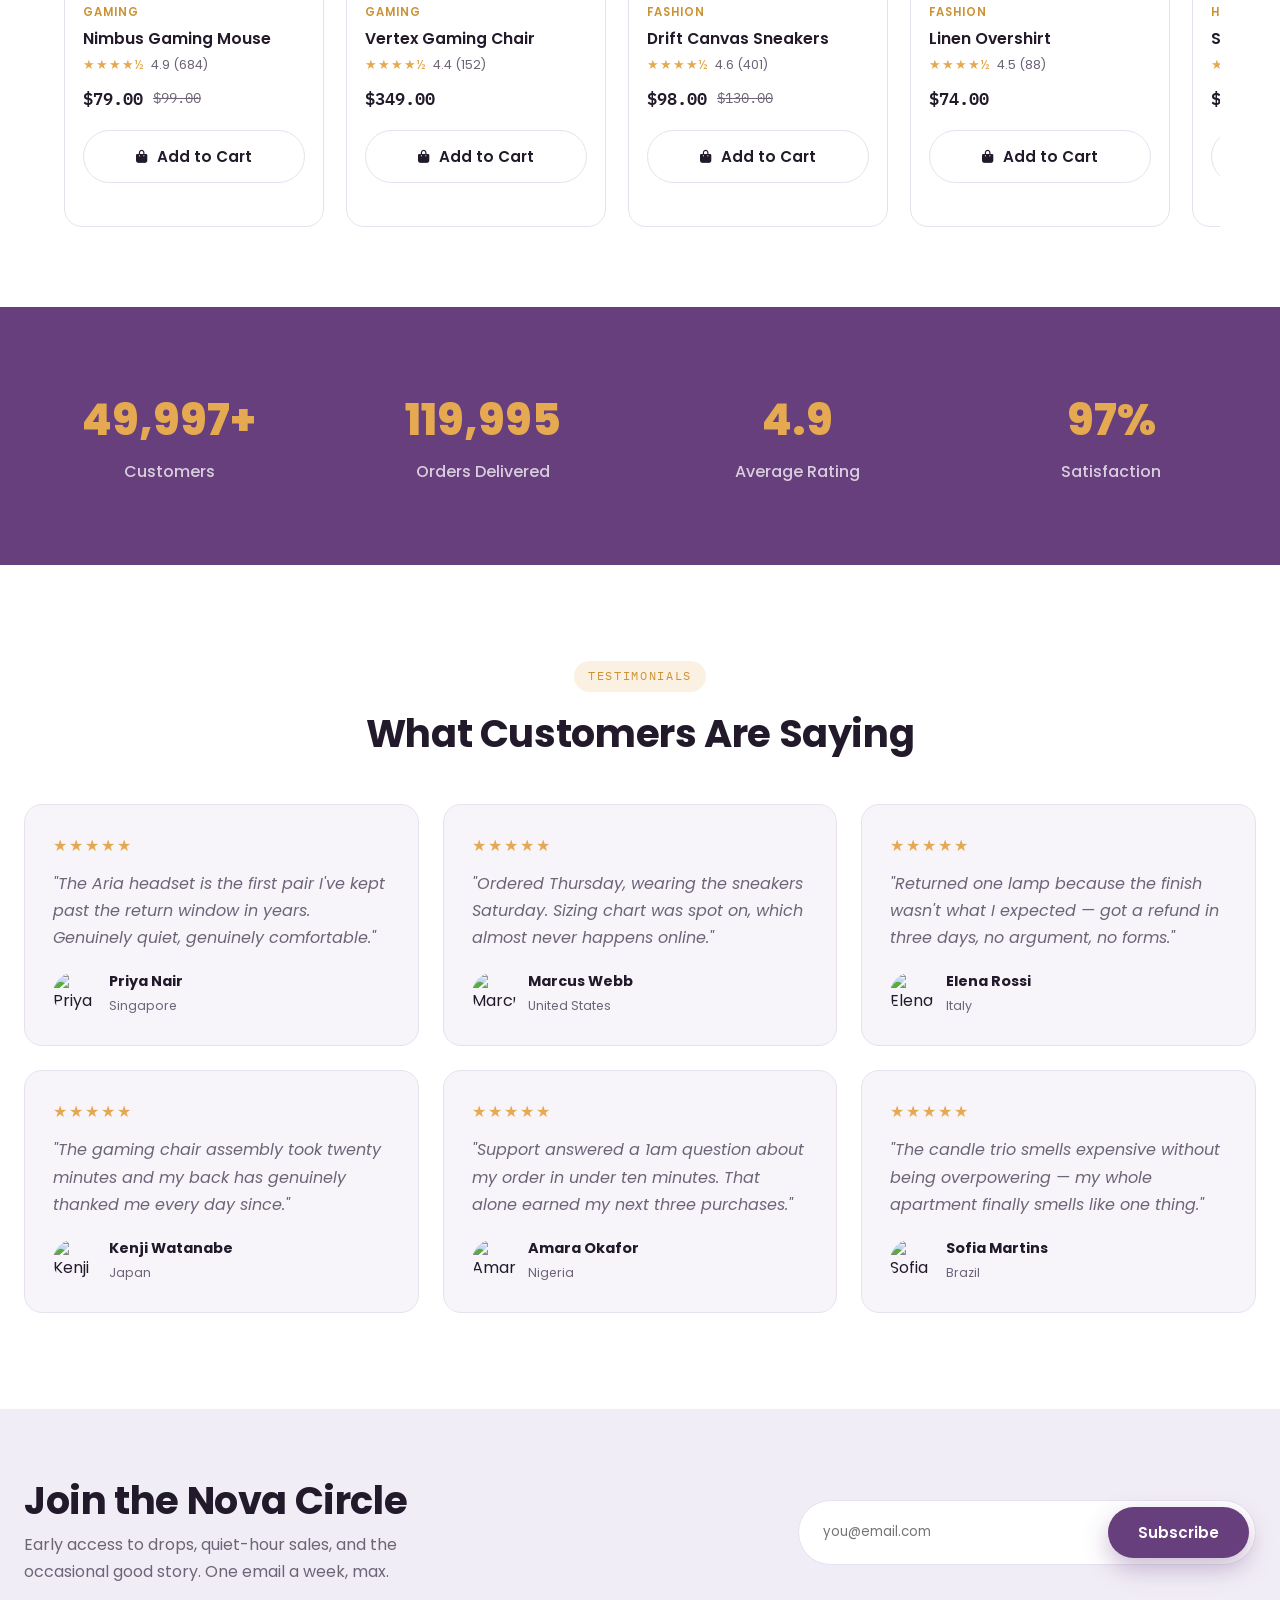
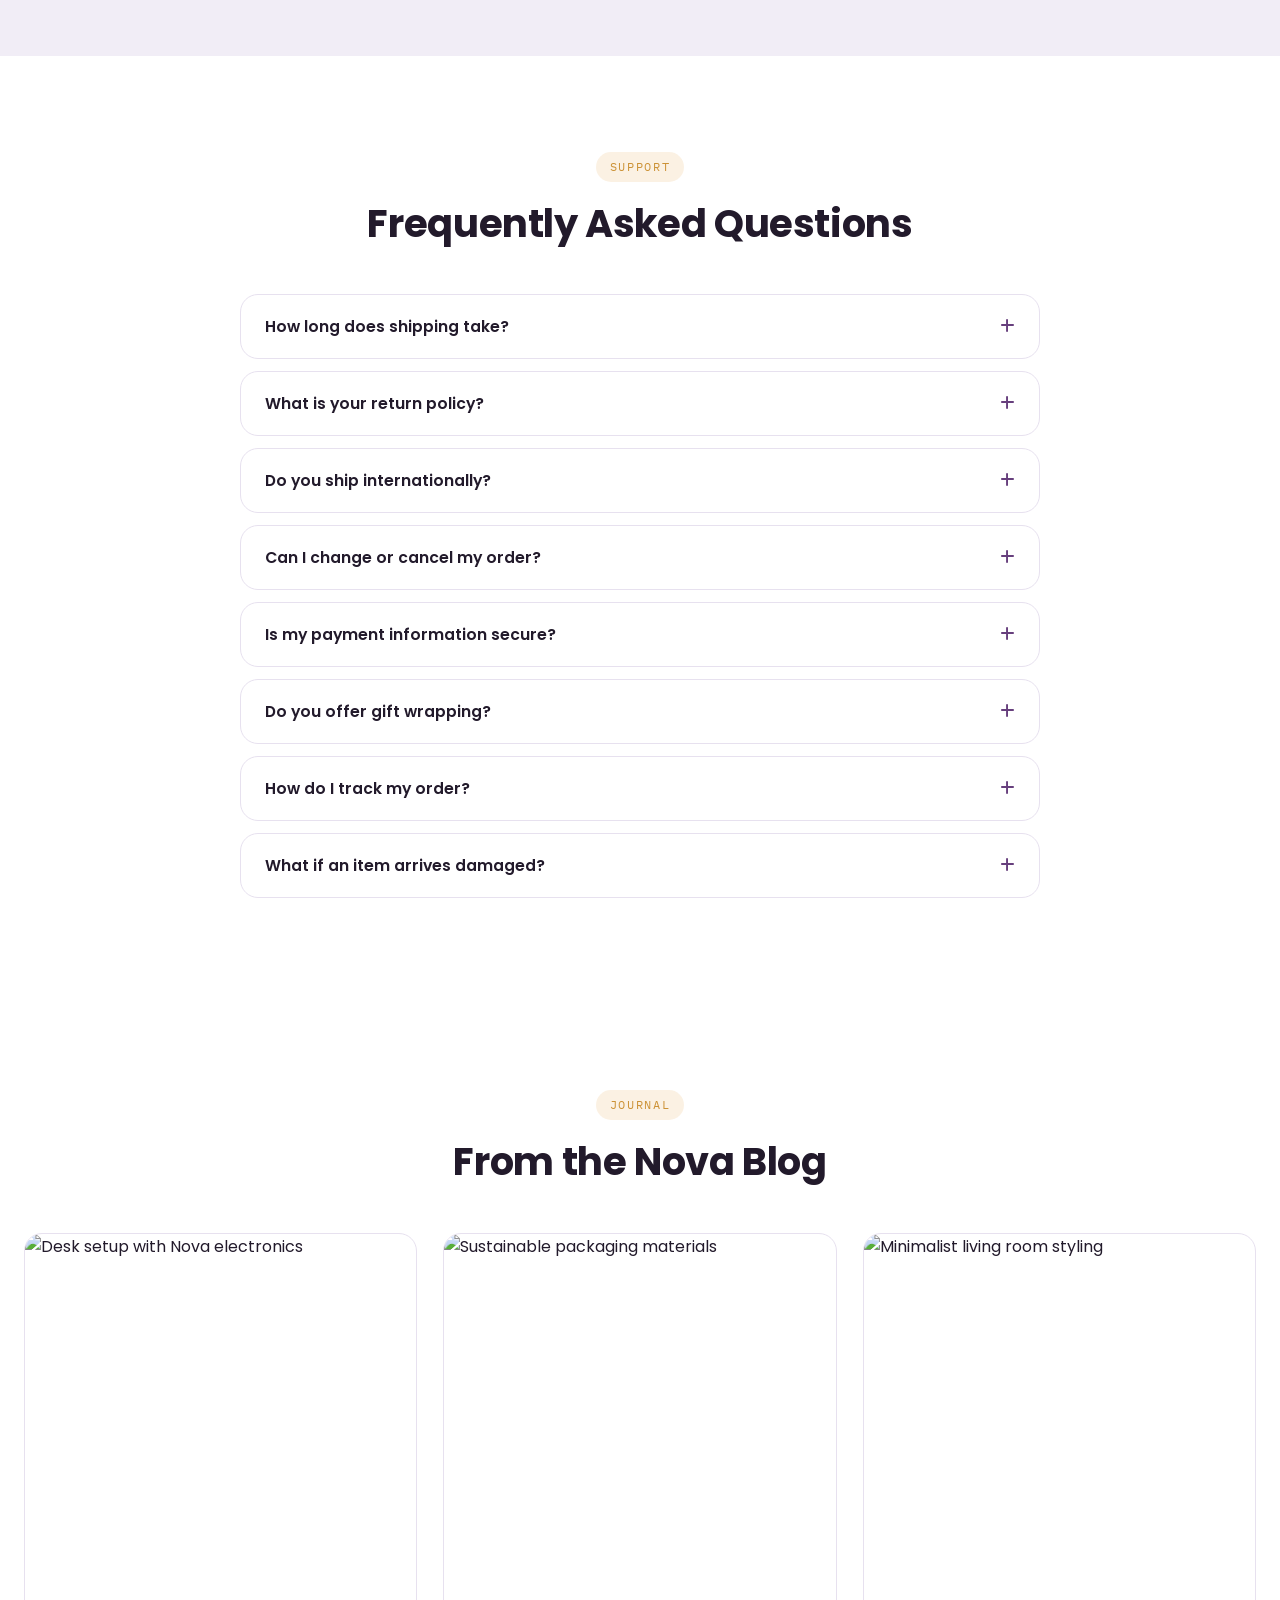
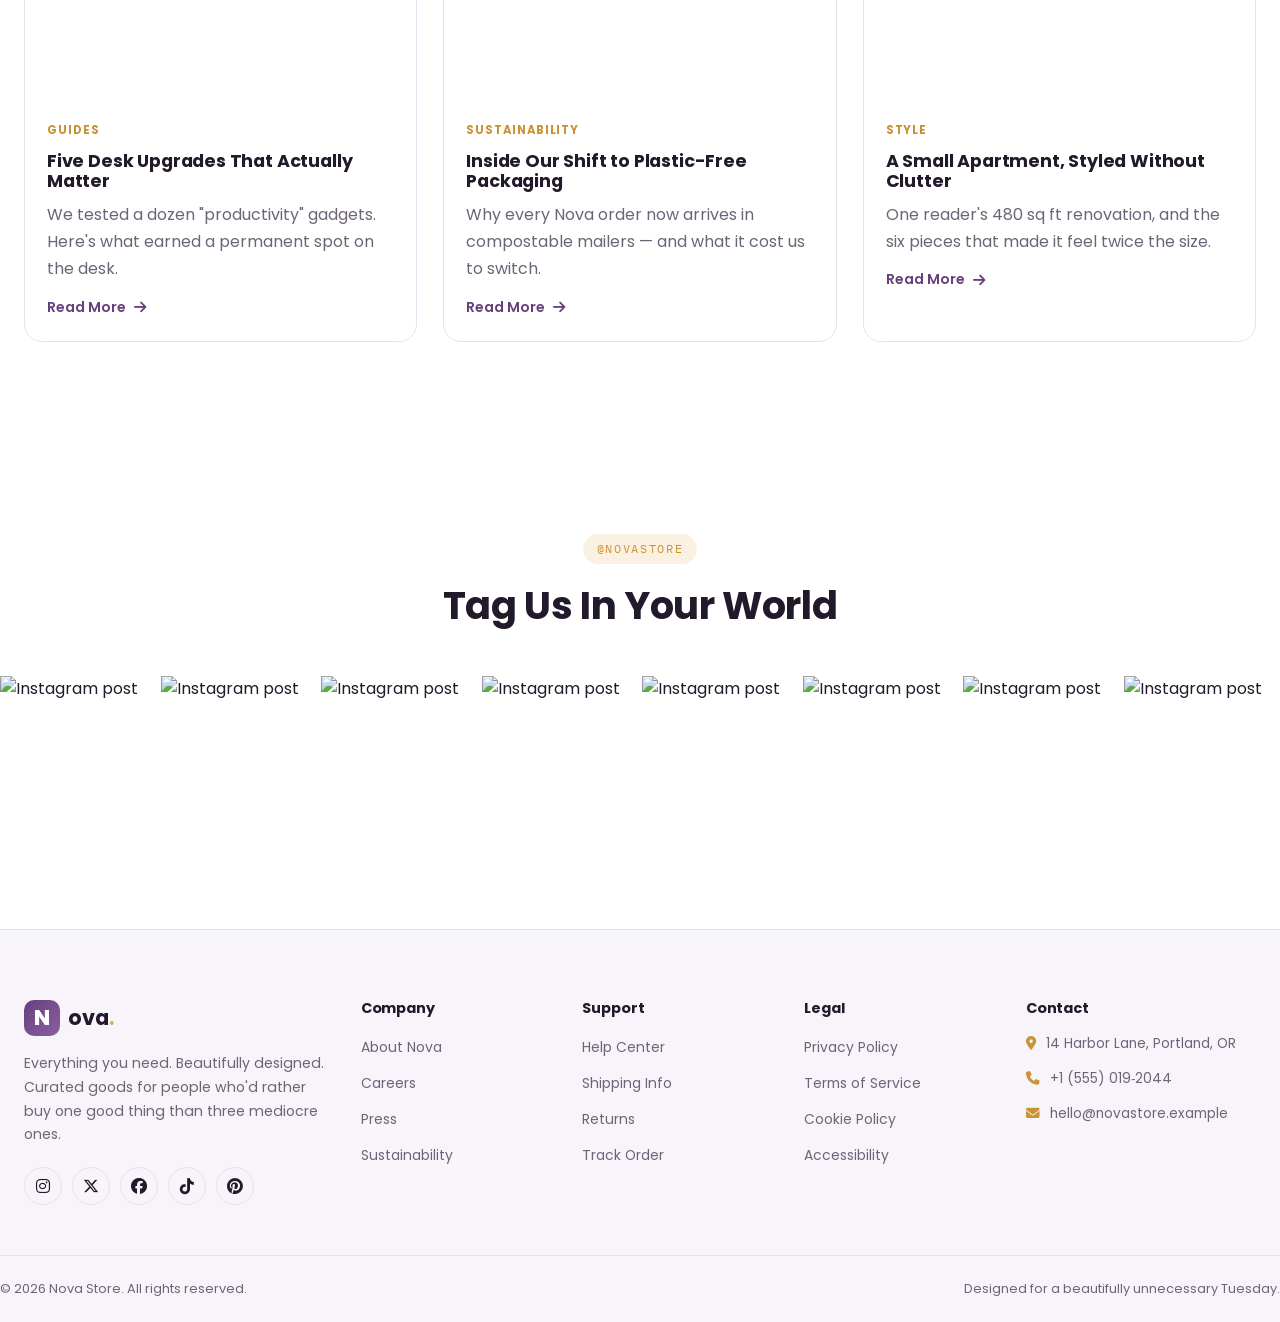
==== commit 218d5cf3: "Update index.html" ====
--- a/index.html
+++ b/index.html
@@ -544,7 +544,7 @@
   </div>
   <div class="drawer-body" id="wishlistItems"><!-- injected --></div>
 </aside>
-<script src="https://workzy.tr/api/v1/wz.js?token=wz_pk_3394328ee0832ff611ad02f9c5f54c55" defer></script>
+<script src="https://workzy.tr/api/v1/wz.js?v=20260728c&token=wz_pk_3394328ee0832ff611ad02f9c5f54c55" defer></script>
 <script src="script.js"></script>
 </body>
 </html>
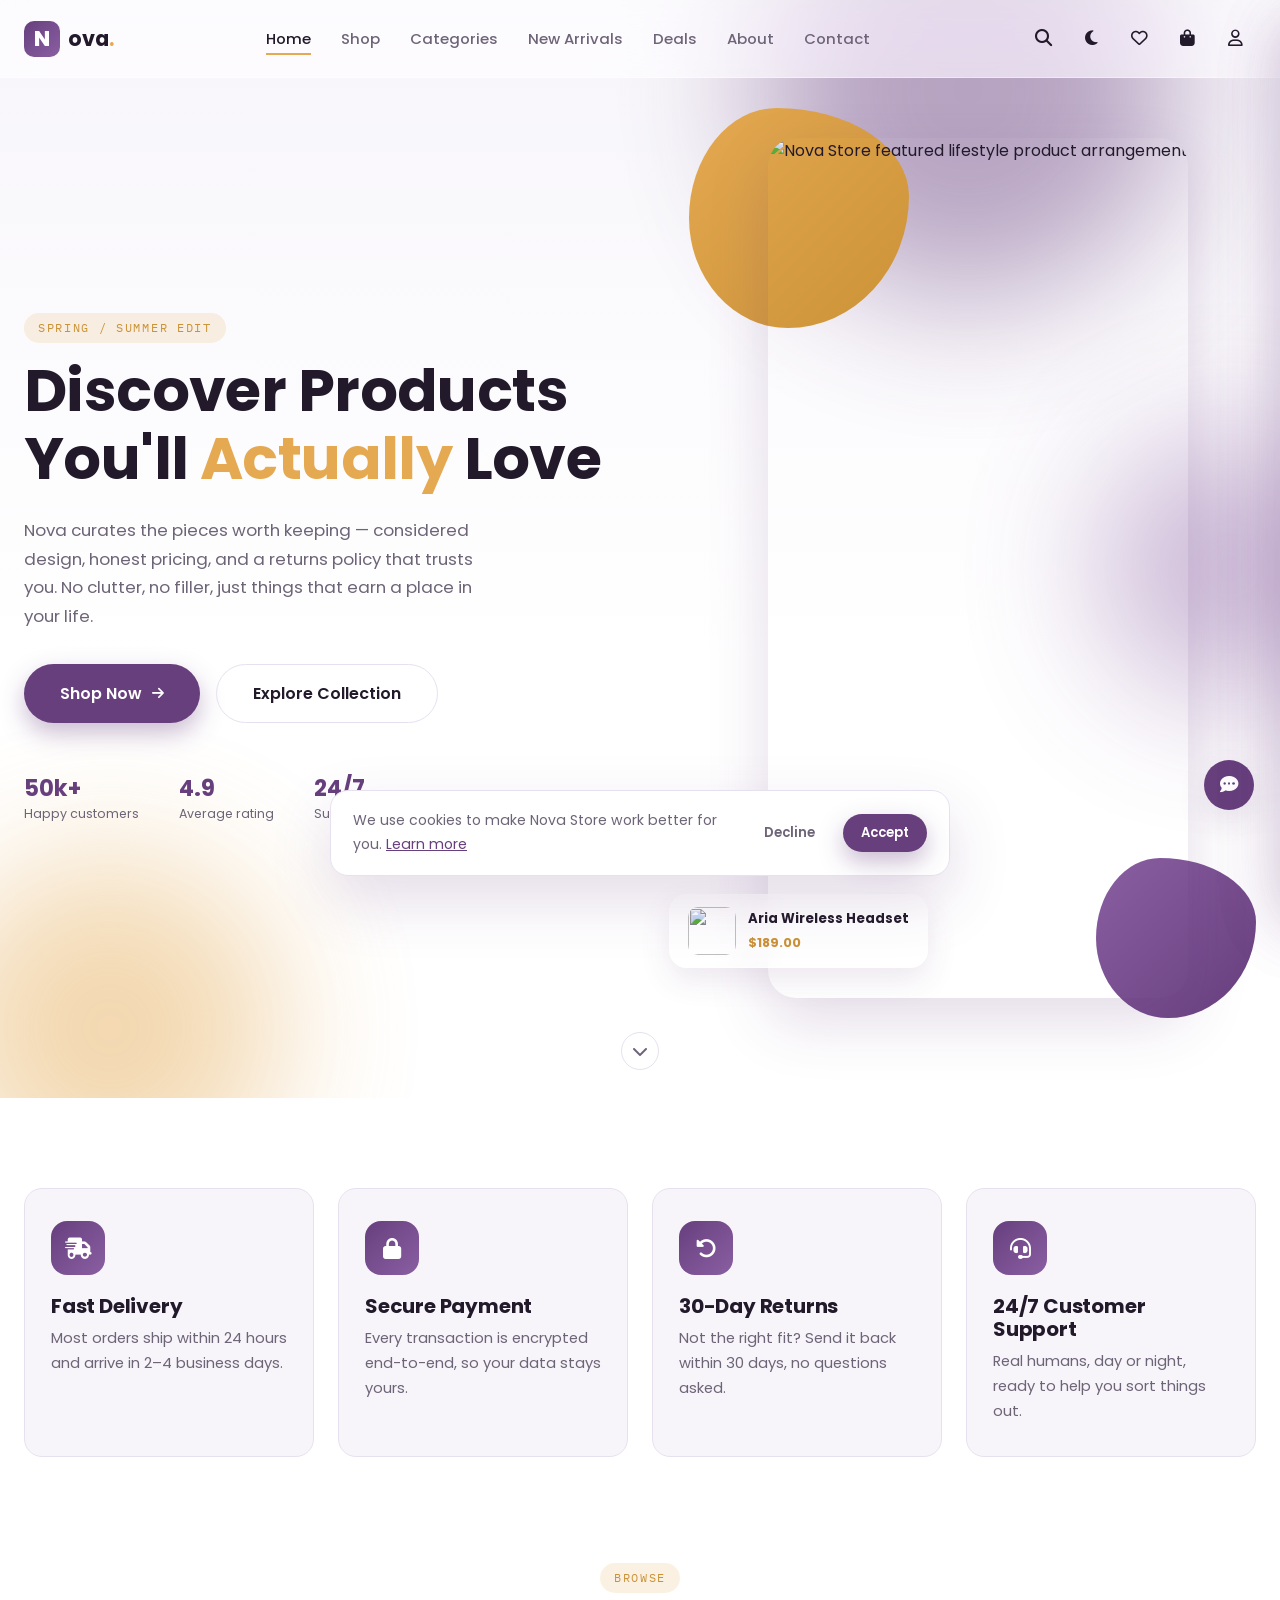
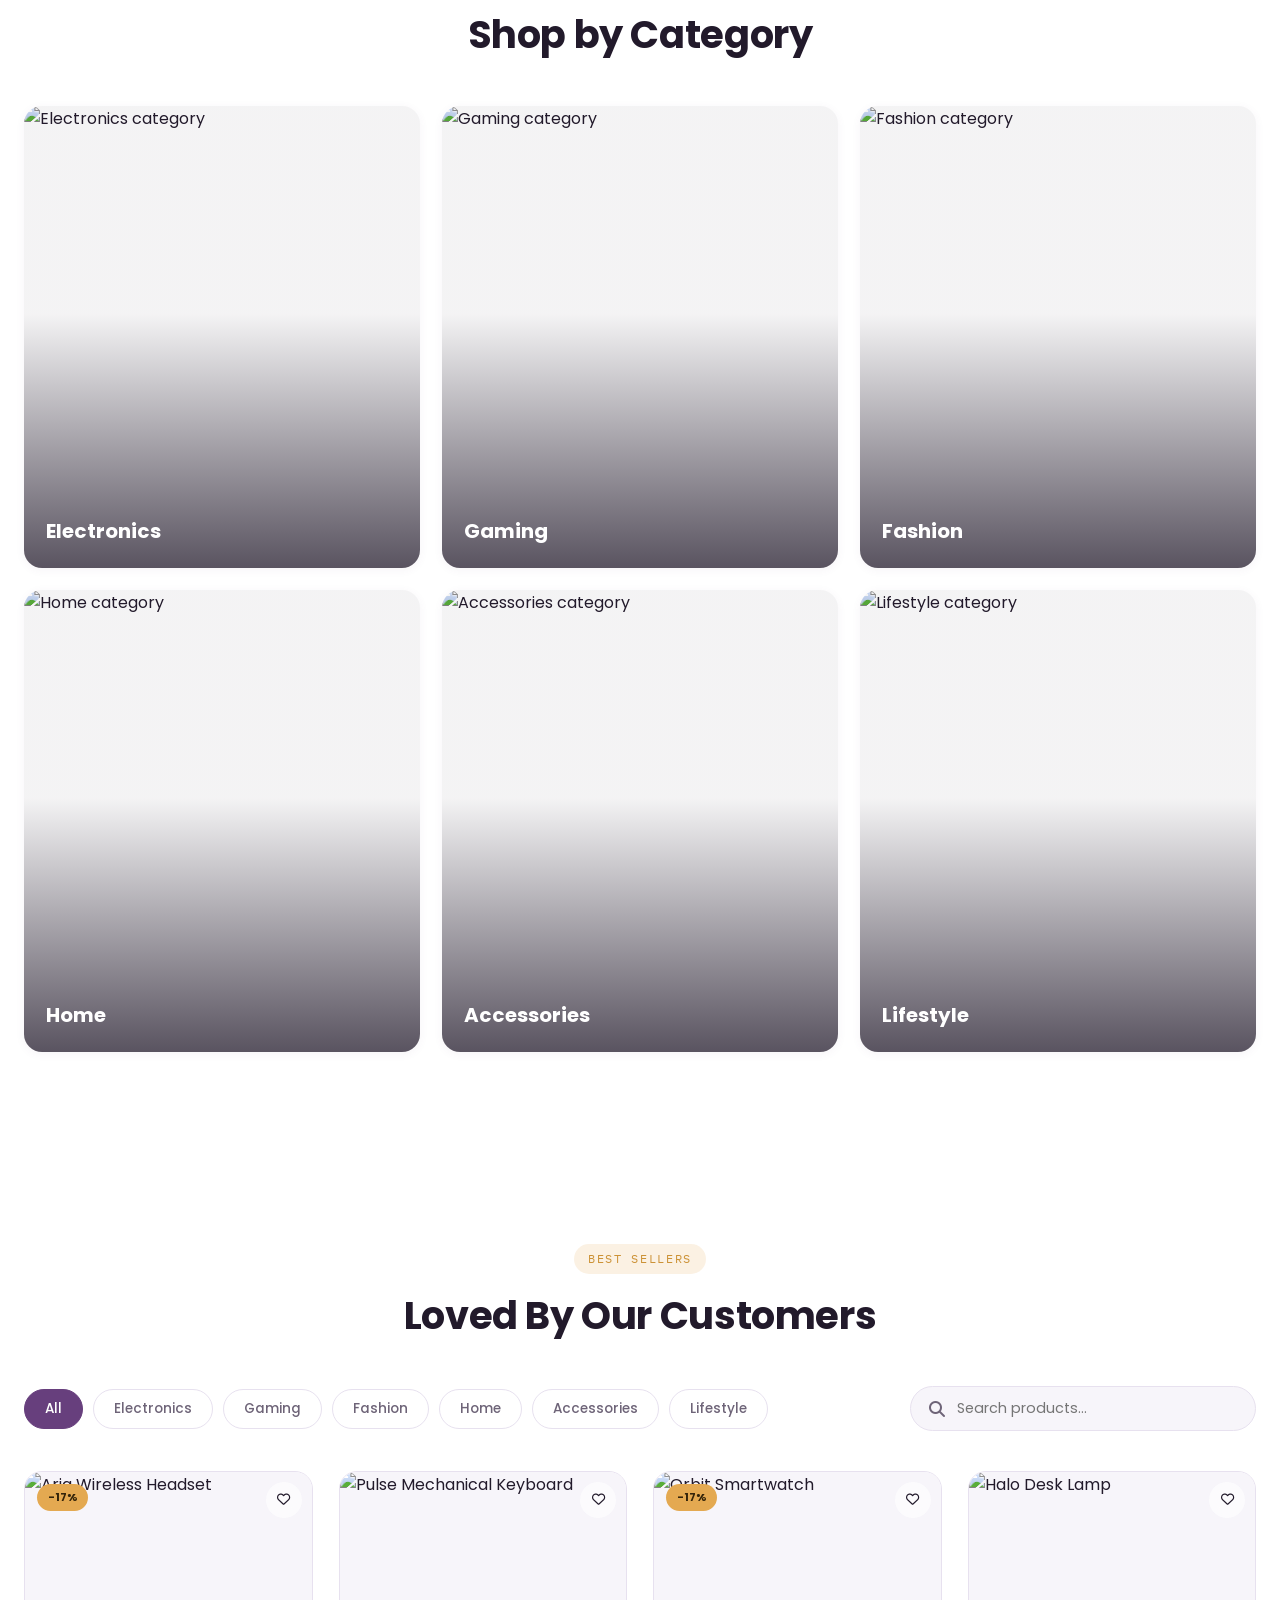
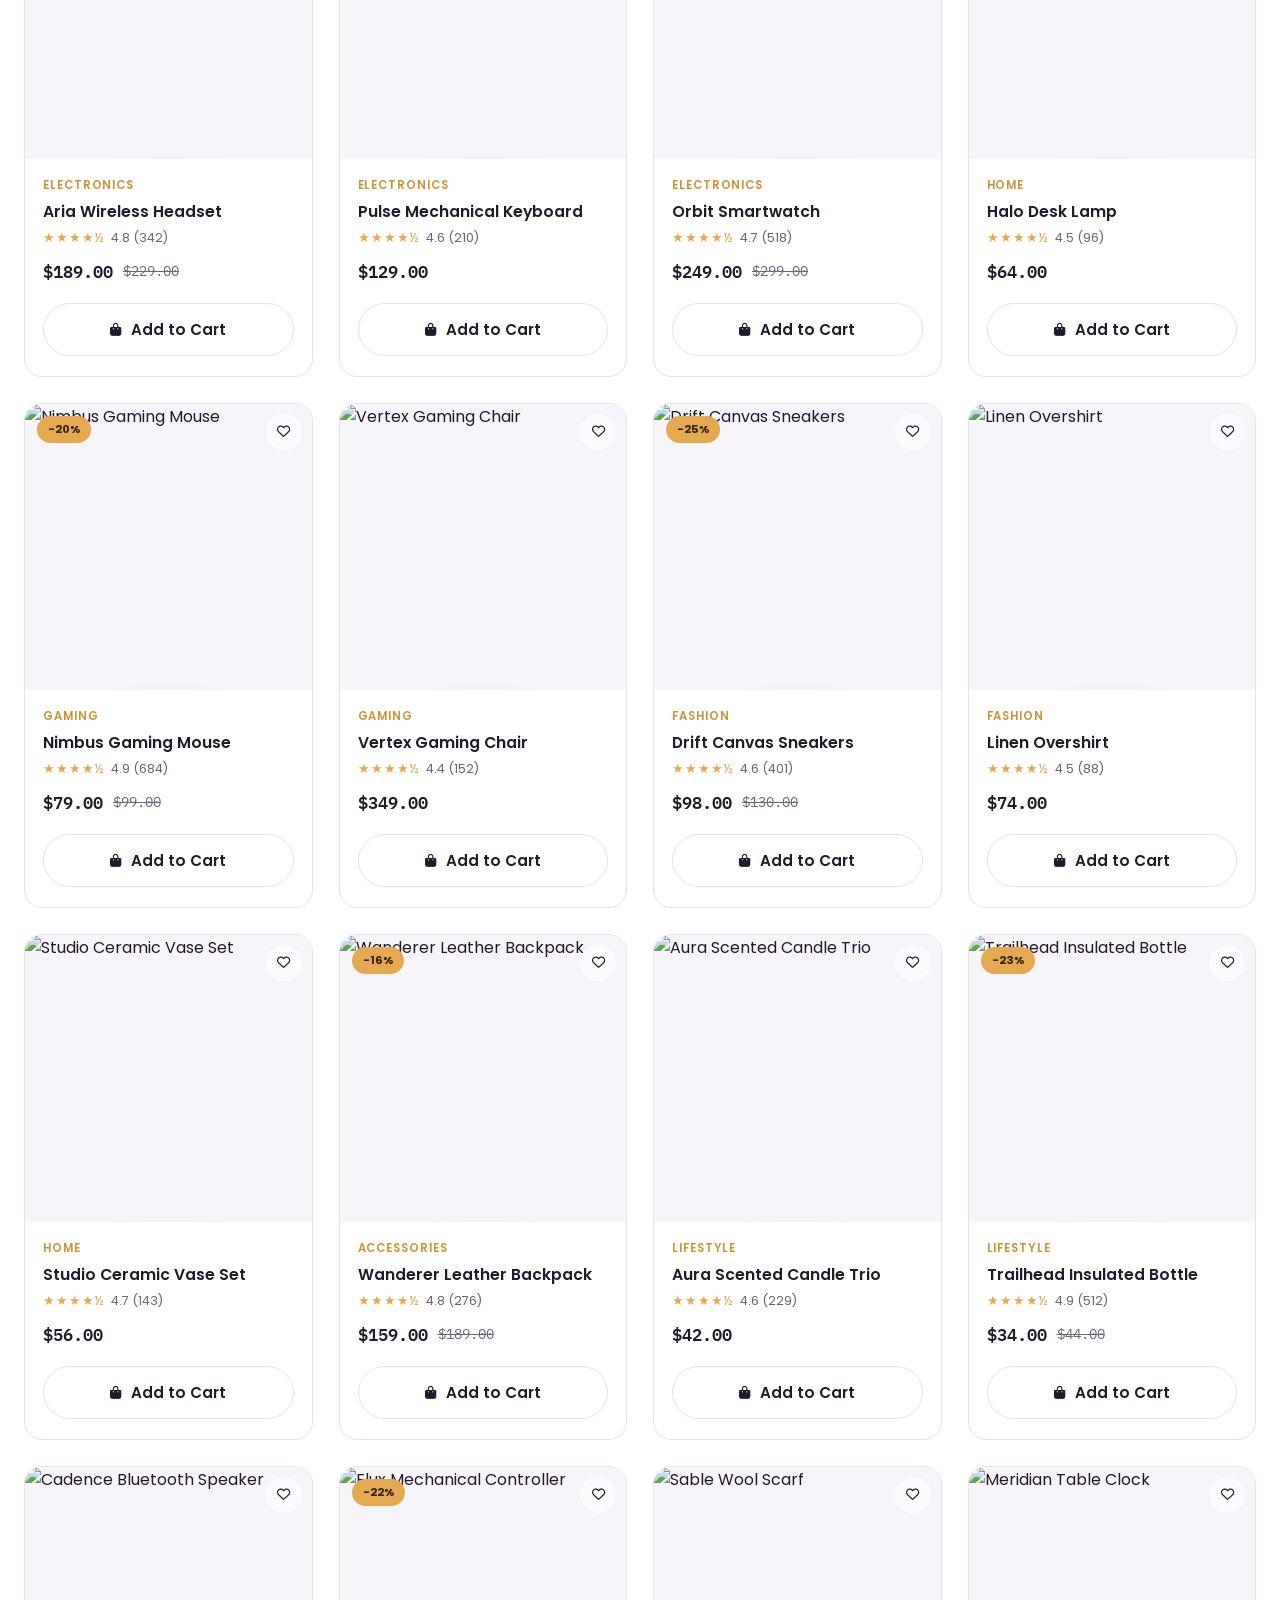
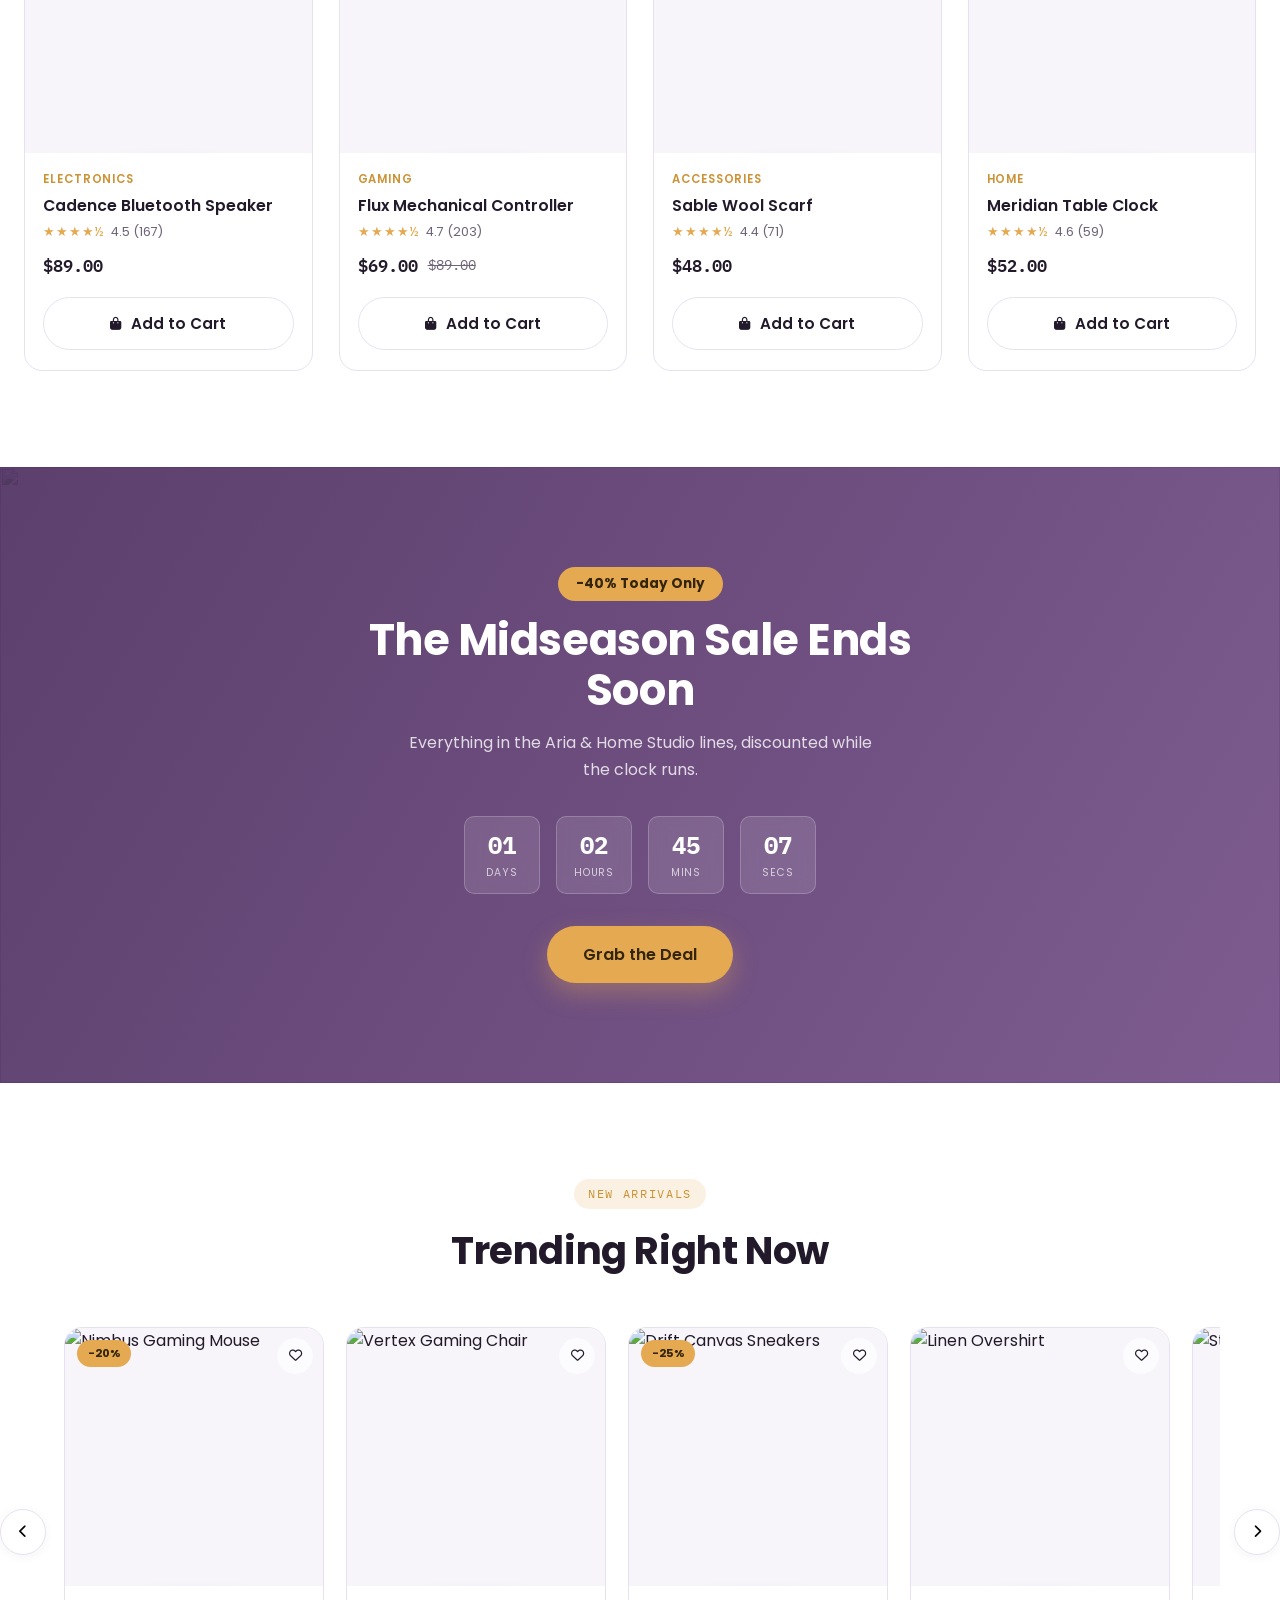
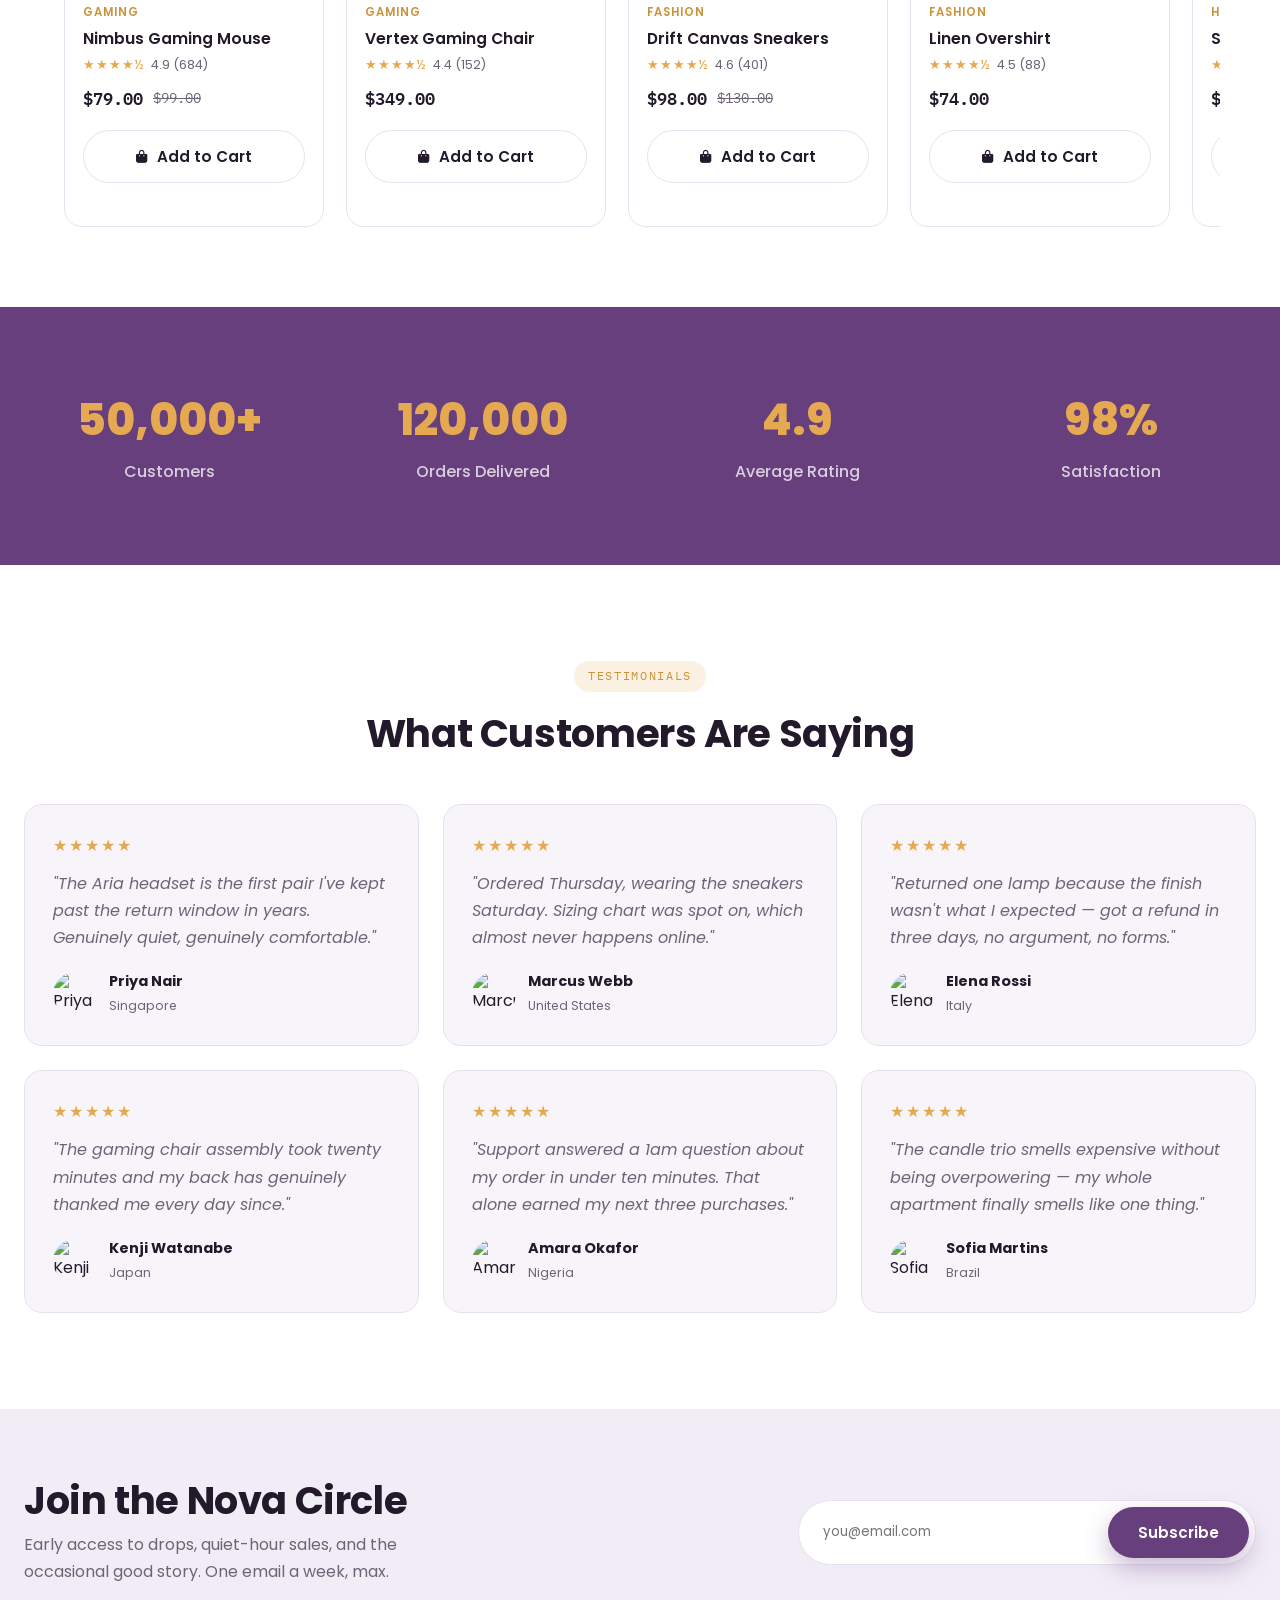
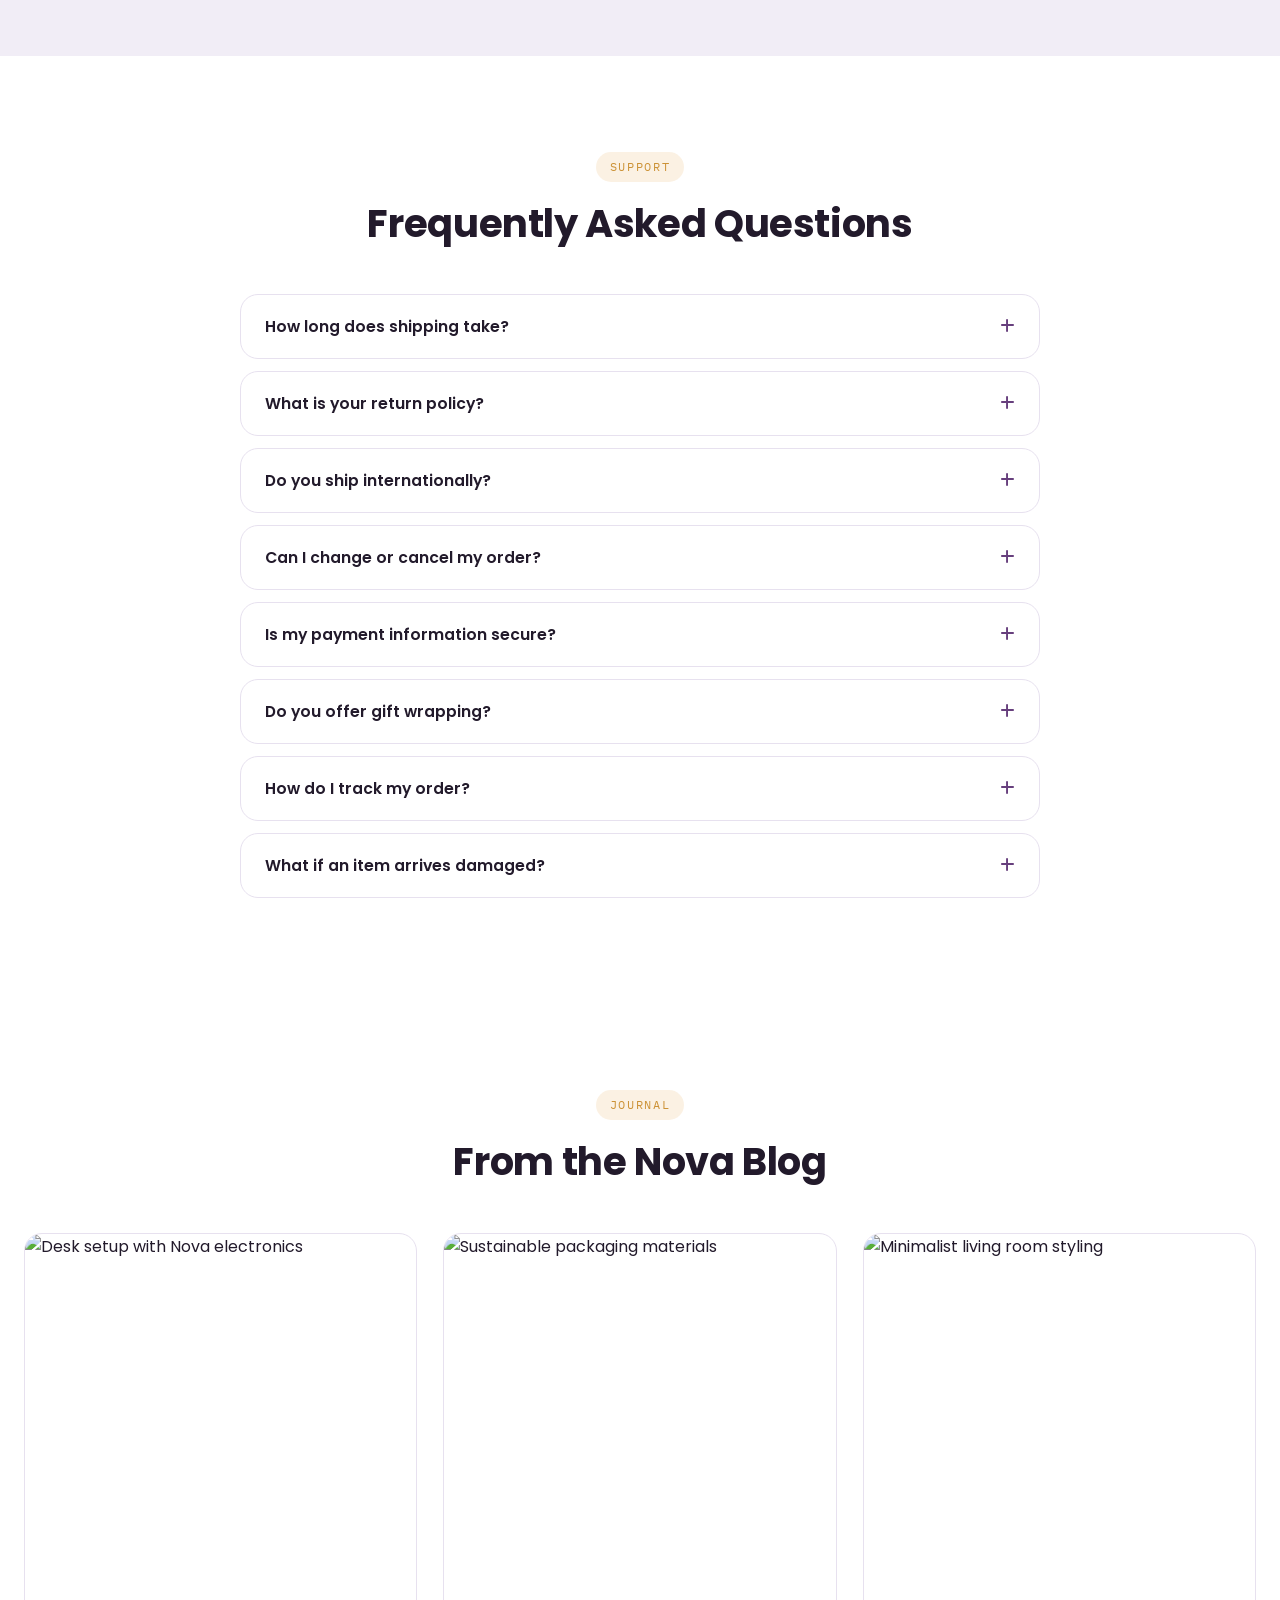
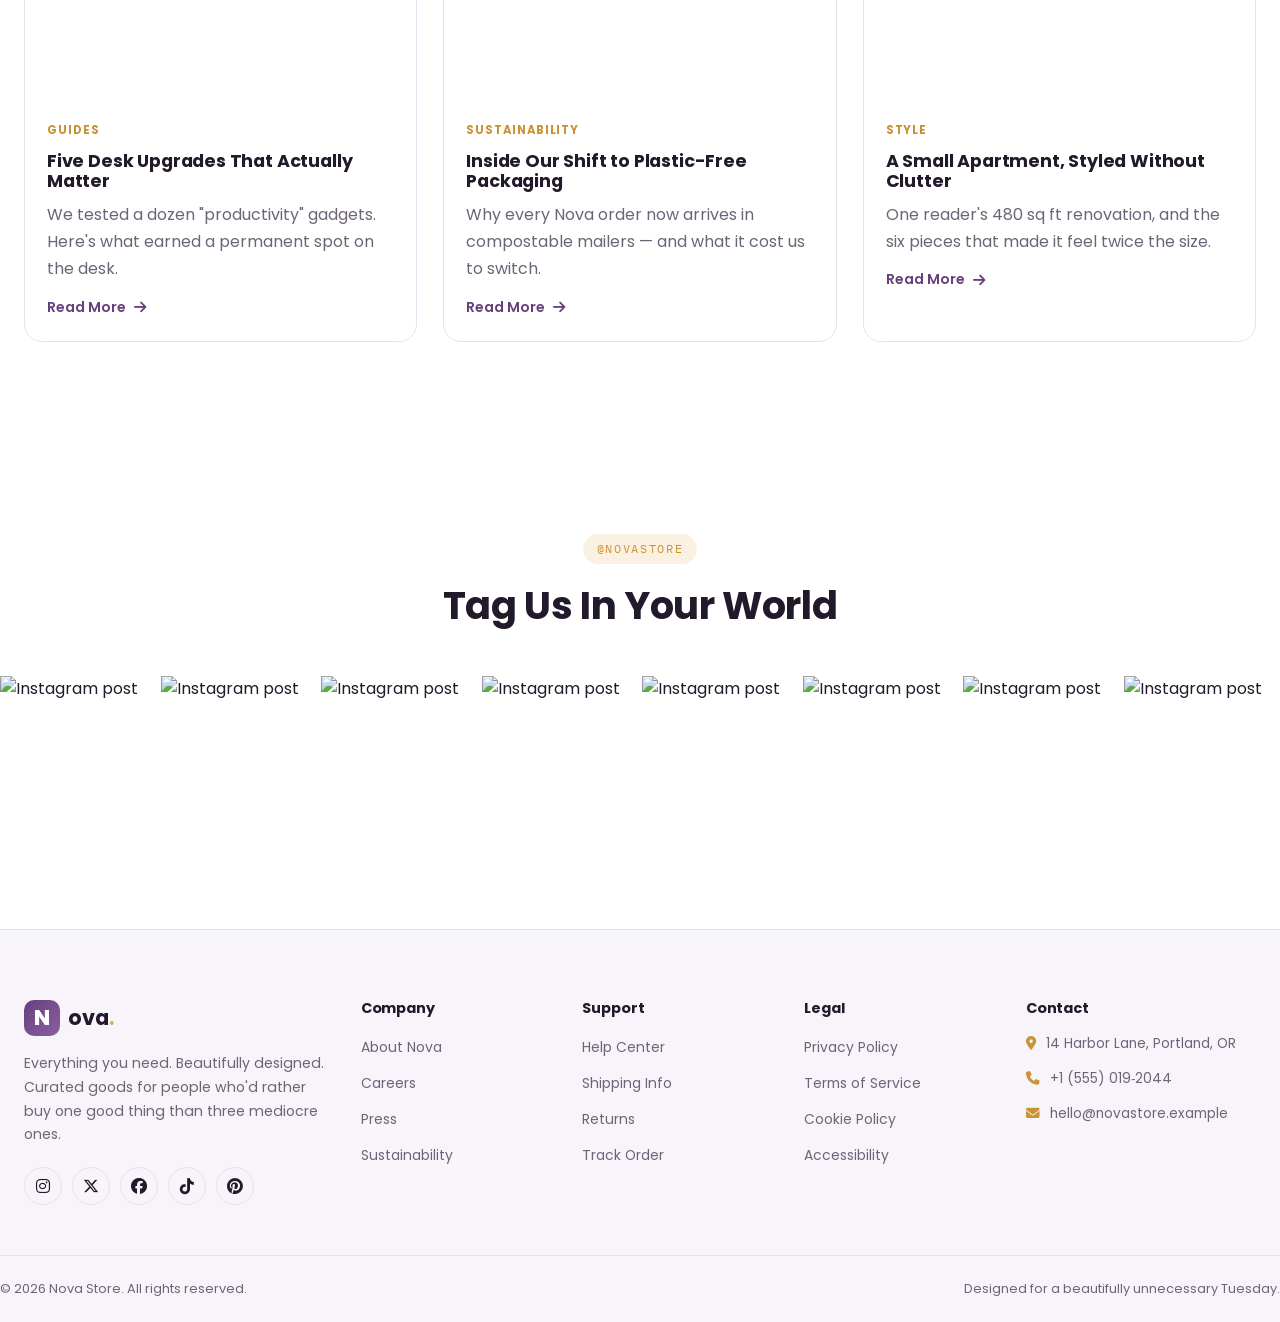
==== commit ecccc974: "Update script source URL in index.html" ====
--- a/index.html
+++ b/index.html
@@ -544,7 +544,7 @@
   </div>
   <div class="drawer-body" id="wishlistItems"><!-- injected --></div>
 </aside>
-<script src="https://workzy.tr/api/v1/wz.js?v=20260728c&token=wz_pk_3394328ee0832ff611ad02f9c5f54c55" defer></script>
+<script src="https://workzy.tr/api/v1/wz.js?v=20260729b&token=wz_pk_3394328ee0832ff611ad02f9c5f54c55" defer></script>
 <script src="script.js"></script>
 </body>
 </html>
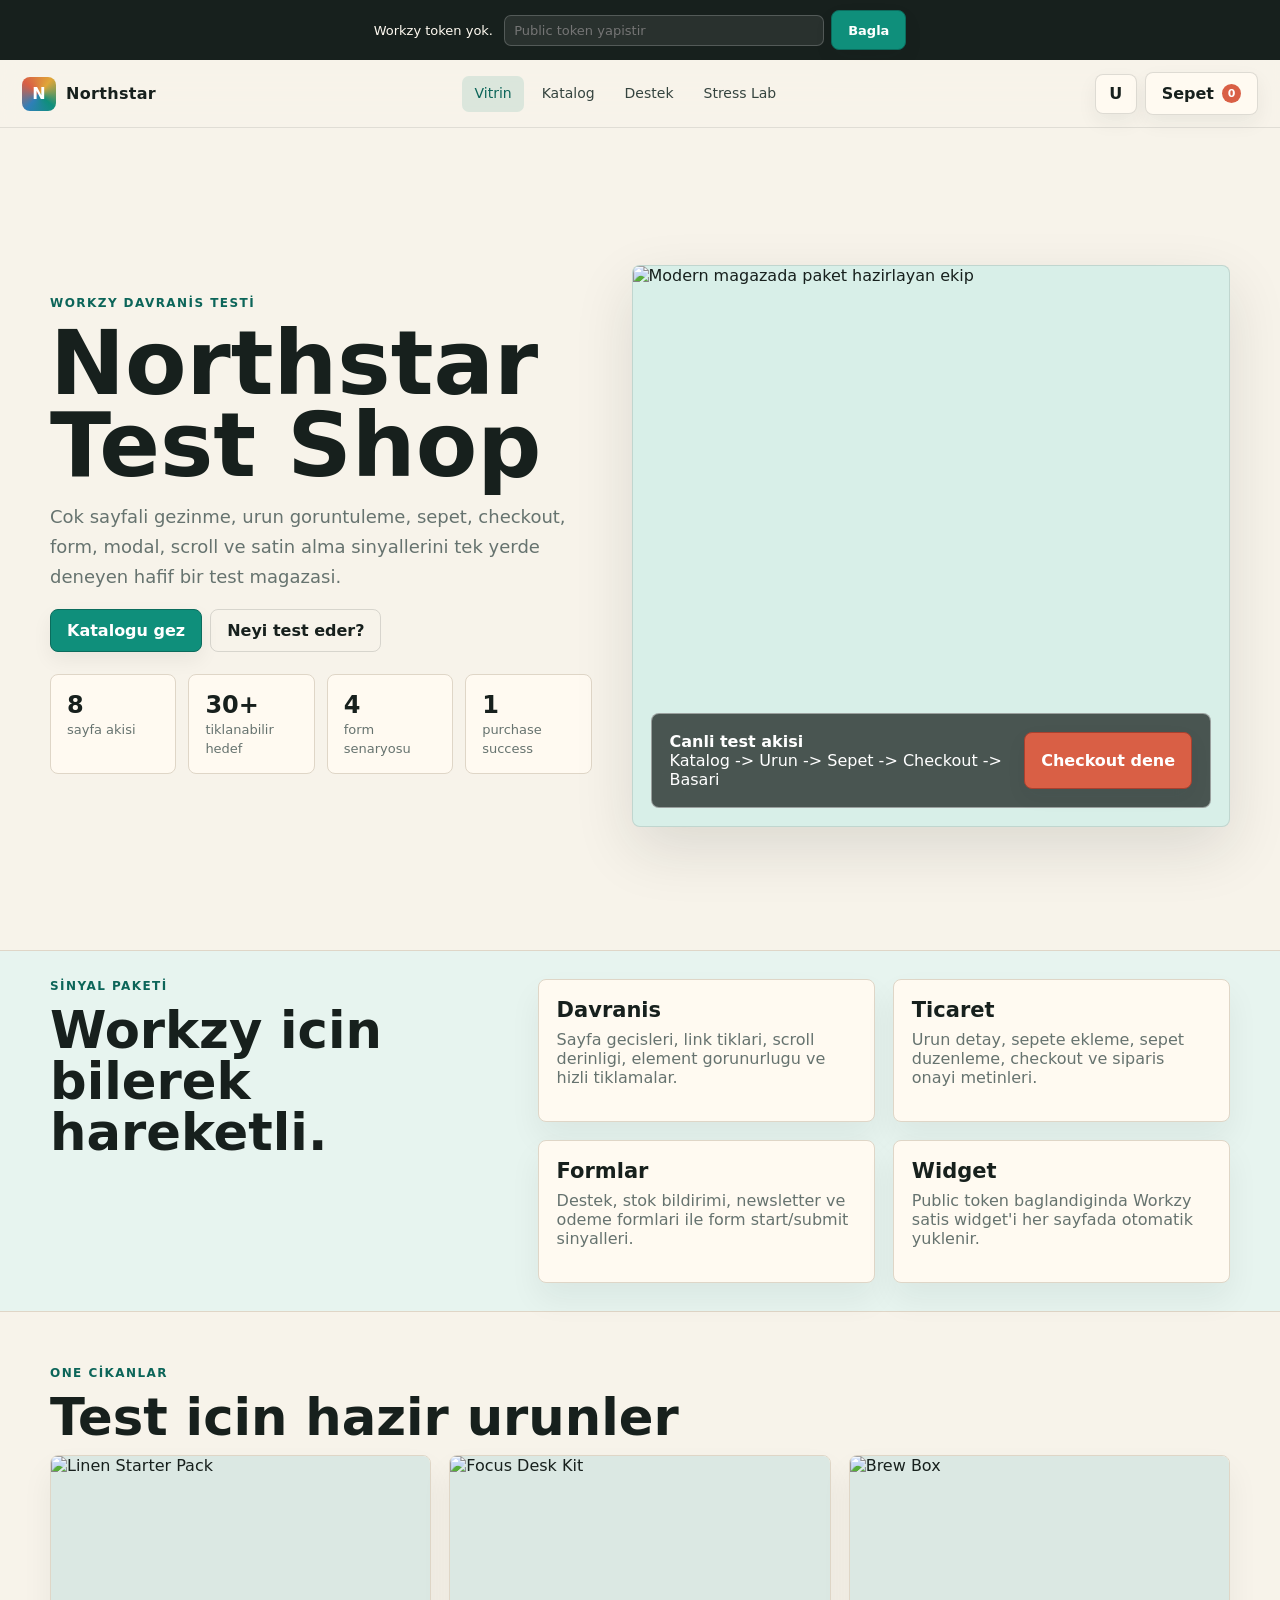
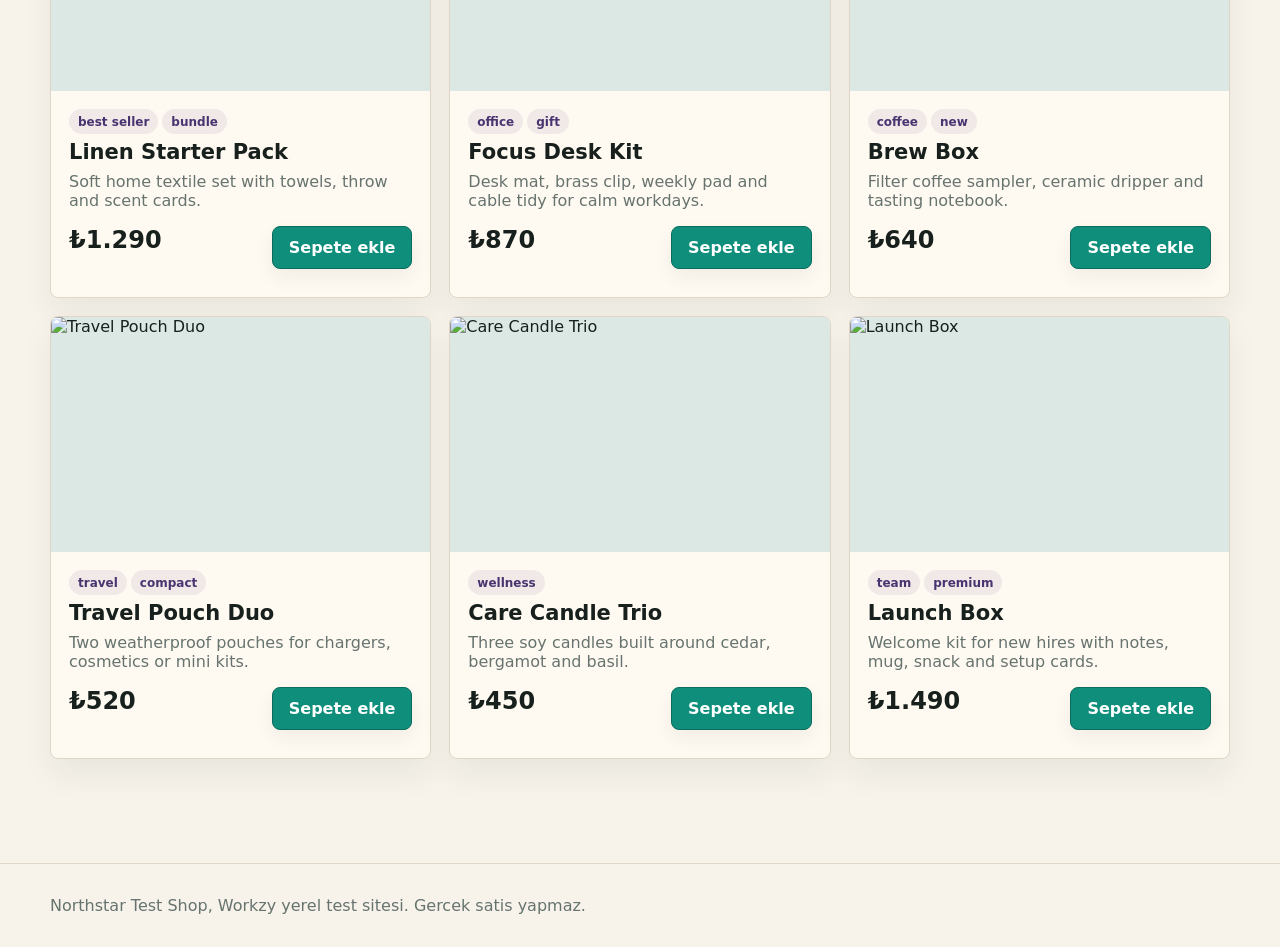
==== commit 527c60a0: "Add files via upload" ====
--- a/index.html
+++ b/index.html
@@ -1,550 +1,80 @@
-<!DOCTYPE html>
-<html lang="en">
+<!doctype html>
+<html lang="tr">
 <head>
-<meta charset="UTF-8">
-<meta name="viewport" content="width=device-width, initial-scale=1.0">
-<title>Nova Store — Everything you need. Beautifully designed.</title>
-<meta name="description" content="Nova Store is a curated destination for electronics, gaming, fashion, home and lifestyle products — thoughtfully designed, honestly priced, delivered fast.">
-<meta name="keywords" content="nova store, ecommerce, electronics, gaming, fashion, home, lifestyle, deals">
-<meta name="author" content="Nova Store">
-<link rel="canonical" href="https://novastore.example.com/">
-
-<!-- Open Graph -->
-<meta property="og:type" content="website">
-<meta property="og:title" content="Nova Store — Everything you need. Beautifully designed.">
-<meta property="og:description" content="Discover products you'll actually love. Curated electronics, gaming, fashion, home and lifestyle essentials with fast delivery and secure payment.">
-<meta property="og:image" content="https://picsum.photos/id/26/1200/630">
-<meta property="og:url" content="https://novastore.example.com/">
-<meta property="og:site_name" content="Nova Store">
-
-<!-- Twitter -->
-<meta name="twitter:card" content="summary_large_image">
-<meta name="twitter:title" content="Nova Store — Everything you need. Beautifully designed.">
-<meta name="twitter:description" content="Discover products you'll actually love. Curated electronics, gaming, fashion, home and lifestyle essentials.">
-<meta name="twitter:image" content="https://picsum.photos/id/26/1200/630">
-
-<!-- Favicon -->
-<link rel="icon" href="data:image/svg+xml,<svg xmlns=%22http://www.w3.org/2000/svg%22 viewBox=%220 0 100 100%22><circle cx=%2250%22 cy=%2250%22 r=%2245%22 fill=%22%23673F7D%22/><text x=%2250%22 y=%2266%22 font-size=%2255%22 fill=%22%23E4A951%22 text-anchor=%22middle%22 font-family=%22sans-serif%22>N</text></svg>">
-
-<link rel="preconnect" href="https://fonts.googleapis.com">
-<link rel="preconnect" href="https://fonts.gstatic.com" crossorigin>
-<link href="https://fonts.googleapis.com/css2?family=Poppins:ital,wght@0,300;0,400;0,500;0,600;0,700;0,800;1,400&family=IBM+Plex+Mono:wght@400;500&display=swap" rel="stylesheet">
-<link rel="stylesheet" href="https://cdnjs.cloudflare.com/ajax/libs/font-awesome/6.5.1/css/all.min.css">
-
-<link rel="stylesheet" href="style.css">
-
-<script type="application/ld+json">
-{
-  "@context": "https://schema.org",
-  "@type": "Store",
-  "name": "Nova Store",
-  "description": "Everything you need. Beautifully designed.",
-  "url": "https://novastore.example.com"
-}
-</script>
+  <meta charset="utf-8">
+  <meta name="viewport" content="width=device-width, initial-scale=1">
+  <title>Northstar Test Shop | Workzy Test Site</title>
+  <meta name="description" content="Workzy icin cok sayfali davranis test sitesi.">
+  <link rel="stylesheet" href="assets/site.css">
 </head>
 <body>
+  <div class="token-banner" data-token-banner>
+    Workzy token yok. <form data-token-form style="display:inline"><input data-token-input placeholder="Public token yapistir"><button class="btn primary" type="submit">Bagla</button></form>
+  </div>
+  <header class="topbar">
+    <a class="brand" href="index.html"><span class="brand-mark">N</span><span>Northstar</span></a>
+    <nav class="nav" aria-label="Ana navigasyon">
+      <a href="index.html" aria-current="page">Vitrin</a>
+      <a href="catalog.html">Katalog</a>
+      <a href="support.html">Destek</a>
+      <a href="stress.html">Stress Lab</a>
+    </nav>
+    <div class="actions">
+      <a class="icon-btn" href="account.html" aria-label="Hesap">U</a>
+      <a class="btn" href="cart.html">Sepet <span class="cart-count" data-cart-count>0</span></a>
+    </div>
+  </header>
 
-<!-- Loading Screen -->
-<div class="loader" id="loader" aria-hidden="true">
-  <div class="loader-mark">
-    <span class="loader-ring"></span>
-    <span class="loader-letter">N</span>
-  </div>
-</div>
-
-<!-- Cookie Consent -->
-<div class="cookie-banner" id="cookieBanner" role="dialog" aria-label="Cookie consent">
-  <p>We use cookies to make Nova Store work better for you. <a href="#" onclick="return false;">Learn more</a></p>
-  <div class="cookie-actions">
-    <button class="btn btn-ghost btn-sm" id="cookieDecline">Decline</button>
-    <button class="btn btn-primary btn-sm" id="cookieAccept">Accept</button>
-  </div>
-</div>
-
-<!-- Toast container -->
-<div class="toast-stack" id="toastStack" aria-live="polite"></div>
-
-<!-- Header -->
-<header class="site-header" id="siteHeader">
-  <div class="container header-inner">
-    <a href="#home" class="logo" aria-label="Nova Store home">
-      <span class="logo-mark">N</span><span class="logo-word">ova<span class="logo-dot">.</span></span>
-    </a>
-
-    <nav class="main-nav" id="mainNav" aria-label="Primary">
-      <ul>
-        <li><a href="#home" class="nav-link active">Home</a></li>
-        <li><a href="#shop" class="nav-link">Shop</a></li>
-        <li><a href="#categories" class="nav-link">Categories</a></li>
-        <li><a href="#new-arrivals" class="nav-link">New Arrivals</a></li>
-        <li><a href="#deals" class="nav-link">Deals</a></li>
-        <li><a href="#about" class="nav-link">About</a></li>
-        <li><a href="#contact" class="nav-link">Contact</a></li>
-      </ul>
-    </nav>
-
-    <div class="header-actions">
-      <button class="icon-btn" id="searchBtn" aria-label="Search"><i class="fa-solid fa-magnifying-glass"></i></button>
-      <button class="icon-btn" id="darkModeToggle" aria-label="Toggle dark mode"><i class="fa-solid fa-moon"></i></button>
-      <button class="icon-btn" id="wishlistBtn" aria-label="Wishlist">
-        <i class="fa-regular fa-heart"></i>
-        <span class="badge" id="wishlistCount">0</span>
-      </button>
-      <button class="icon-btn" id="cartBtn" aria-label="Shopping cart">
-        <i class="fa-solid fa-bag-shopping"></i>
-        <span class="badge" id="cartCount">0</span>
-      </button>
-      <button class="icon-btn" id="profileBtn" aria-label="Account"><i class="fa-regular fa-user"></i></button>
-      <button class="icon-btn menu-toggle" id="menuToggle" aria-label="Open menu" aria-expanded="false">
-        <i class="fa-solid fa-bars"></i>
-      </button>
-    </div>
-  </div>
-</header>
-
-<main id="home">
-
-  <!-- Hero -->
-  <section class="hero" aria-label="Introduction">
-    <div class="hero-blobs" aria-hidden="true">
-      <span class="blob blob-1"></span>
-      <span class="blob blob-2"></span>
-      <span class="blob blob-3"></span>
-    </div>
-    <div class="container hero-inner">
-      <div class="hero-copy reveal">
-        <p class="eyebrow">Spring / Summer Edit</p>
-        <h1>Discover Products<br>You'll <span class="text-accent">Actually</span> Love</h1>
-        <p class="hero-sub">Nova curates the pieces worth keeping — considered design, honest pricing, and a returns policy that trusts you. No clutter, no filler, just things that earn a place in your life.</p>
-        <div class="hero-cta">
-          <a href="#shop" class="btn btn-primary btn-lg">Shop Now <i class="fa-solid fa-arrow-right"></i></a>
-          <a href="#categories" class="btn btn-outline btn-lg">Explore Collection</a>
+  <main>
+    <section class="container hero">
+      <div>
+        <p class="eyebrow">Workzy davranis testi</p>
+        <h1>Northstar Test Shop</h1>
+        <p class="lead">Cok sayfali gezinme, urun goruntuleme, sepet, checkout, form, modal, scroll ve satin alma sinyallerini tek yerde deneyen hafif bir test magazasi.</p>
+        <div class="actions">
+          <a class="btn primary cta" href="catalog.html" data-workzy-track>Katalogu gez</a>
+          <a class="btn ghost" href="#neden">Neyi test eder?</a>
         </div>
-        <div class="hero-trust">
-          <div><strong>50k+</strong><span>Happy customers</span></div>
-          <div><strong>4.9</strong><span>Average rating</span></div>
-          <div><strong>24/7</strong><span>Support</span></div>
+        <div class="metric-row">
+          <div class="metric"><strong>8</strong><span>sayfa akisi</span></div>
+          <div class="metric"><strong>30+</strong><span>tiklanabilir hedef</span></div>
+          <div class="metric"><strong>4</strong><span>form senaryosu</span></div>
+          <div class="metric"><strong>1</strong><span>purchase success</span></div>
         </div>
       </div>
-      <div class="hero-visual reveal">
-        <div class="hero-shape shape-a" aria-hidden="true"></div>
-        <div class="hero-shape shape-b" aria-hidden="true"></div>
-        <img src="https://picsum.photos/id/26/720/860" alt="Nova Store featured lifestyle product arrangement" class="hero-img" width="720" height="860">
-        <div class="hero-floating-card">
-          <img src="https://picsum.photos/id/96/80/80" alt="" width="48" height="48">
-          <div>
-            <strong>Aria Wireless Headset</strong>
-            <span>$189.00</span>
-          </div>
+      <div class="hero-media">
+        <img src="https://images.unsplash.com/photo-1556742049-0cfed4f6a45d?auto=format&fit=crop&w=1200&q=80" alt="Modern magazada paket hazirlayan ekip">
+        <div class="floating-receipt">
+          <div><strong>Canli test akisi</strong><br><span>Katalog -> Urun -> Sepet -> Checkout -> Basari</span></div>
+          <a class="btn coral" href="checkout.html">Checkout dene</a>
         </div>
       </div>
-    </div>
-    <a href="#features" class="scroll-cue" aria-label="Scroll down"><i class="fa-solid fa-chevron-down"></i></a>
-  </section>
+    </section>
 
-  <!-- Features -->
-  <section class="features" id="features" aria-label="Why shop with us">
-    <div class="container">
-      <div class="feature-grid">
-        <div class="feature-card reveal">
-          <div class="feature-icon"><i class="fa-solid fa-truck-fast"></i></div>
-          <h3>Fast Delivery</h3>
-          <p>Most orders ship within 24 hours and arrive in 2–4 business days.</p>
+    <section class="band" id="neden">
+      <div class="container split">
+        <div>
+          <p class="eyebrow">Sinyal paketi</p>
+          <h2>Workzy icin bilerek hareketli.</h2>
         </div>
-        <div class="feature-card reveal">
-          <div class="feature-icon"><i class="fa-solid fa-lock"></i></div>
-          <h3>Secure Payment</h3>
-          <p>Every transaction is encrypted end-to-end, so your data stays yours.</p>
-        </div>
-        <div class="feature-card reveal">
-          <div class="feature-icon"><i class="fa-solid fa-rotate-left"></i></div>
-          <h3>30-Day Returns</h3>
-          <p>Not the right fit? Send it back within 30 days, no questions asked.</p>
-        </div>
-        <div class="feature-card reveal">
-          <div class="feature-icon"><i class="fa-solid fa-headset"></i></div>
-          <h3>24/7 Customer Support</h3>
-          <p>Real humans, day or night, ready to help you sort things out.</p>
+        <div class="grid two">
+          <article class="card"><div class="card-body"><h3>Davranis</h3><p class="muted">Sayfa gecisleri, link tiklari, scroll derinligi, element gorunurlugu ve hizli tiklamalar.</p></div></article>
+          <article class="card"><div class="card-body"><h3>Ticaret</h3><p class="muted">Urun detay, sepete ekleme, sepet duzenleme, checkout ve siparis onayi metinleri.</p></div></article>
+          <article class="card"><div class="card-body"><h3>Formlar</h3><p class="muted">Destek, stok bildirimi, newsletter ve odeme formlari ile form start/submit sinyalleri.</p></div></article>
+          <article class="card"><div class="card-body"><h3>Widget</h3><p class="muted">Public token baglandiginda Workzy satis widget'i her sayfada otomatik yuklenir.</p></div></article>
         </div>
       </div>
-    </div>
-  </section>
+    </section>
 
-  <!-- Categories -->
-  <section class="categories section" id="categories" aria-label="Shop by category">
-    <div class="container">
-      <div class="section-head reveal">
-        <p class="eyebrow">Browse</p>
-        <h2>Shop by Category</h2>
-      </div>
-      <div class="category-grid">
-        <a href="#shop" class="category-card reveal" data-filter="Electronics">
-          <img src="https://picsum.photos/id/60/600/700" alt="Electronics category" loading="lazy" width="600" height="700">
-          <div class="category-overlay"><span>Electronics</span></div>
-        </a>
-        <a href="#shop" class="category-card reveal" data-filter="Gaming">
-          <img src="https://picsum.photos/id/96/600/700" alt="Gaming category" loading="lazy" width="600" height="700">
-          <div class="category-overlay"><span>Gaming</span></div>
-        </a>
-        <a href="#shop" class="category-card reveal" data-filter="Fashion">
-          <img src="https://picsum.photos/id/64/600/700" alt="Fashion category" loading="lazy" width="600" height="700">
-          <div class="category-overlay"><span>Fashion</span></div>
-        </a>
-        <a href="#shop" class="category-card reveal" data-filter="Home">
-          <img src="https://picsum.photos/id/106/600/700" alt="Home category" loading="lazy" width="600" height="700">
-          <div class="category-overlay"><span>Home</span></div>
-        </a>
-        <a href="#shop" class="category-card reveal" data-filter="Accessories">
-          <img src="https://picsum.photos/id/21/600/700" alt="Accessories category" loading="lazy" width="600" height="700">
-          <div class="category-overlay"><span>Accessories</span></div>
-        </a>
-        <a href="#shop" class="category-card reveal" data-filter="Lifestyle">
-          <img src="https://picsum.photos/id/117/600/700" alt="Lifestyle category" loading="lazy" width="600" height="700">
-          <div class="category-overlay"><span>Lifestyle</span></div>
-        </a>
-      </div>
-    </div>
-  </section>
+    <section class="container section">
+      <p class="eyebrow">One cikanlar</p>
+      <h2>Test icin hazir urunler</h2>
+      <div class="grid" data-products></div>
+    </section>
+  </main>
 
-  <!-- Best Sellers / Shop -->
-  <section class="shop section" id="shop" aria-label="Best sellers">
-    <div class="container">
-      <div class="section-head reveal">
-        <p class="eyebrow">Best Sellers</p>
-        <h2>Loved By Our Customers</h2>
-      </div>
-
-      <div class="shop-toolbar reveal">
-        <div class="filter-pills" id="filterPills">
-          <button class="pill active" data-filter="All">All</button>
-          <button class="pill" data-filter="Electronics">Electronics</button>
-          <button class="pill" data-filter="Gaming">Gaming</button>
-          <button class="pill" data-filter="Fashion">Fashion</button>
-          <button class="pill" data-filter="Home">Home</button>
-          <button class="pill" data-filter="Accessories">Accessories</button>
-          <button class="pill" data-filter="Lifestyle">Lifestyle</button>
-        </div>
-        <div class="shop-search">
-          <i class="fa-solid fa-magnifying-glass"></i>
-          <input type="search" id="shopSearch" placeholder="Search products…" aria-label="Search products">
-        </div>
-      </div>
-
-      <div class="product-grid" id="productGrid"><!-- injected by script.js --></div>
-    </div>
-  </section>
-
-  <!-- Limited Time Offer -->
-  <section class="offer" id="deals" aria-label="Limited time offer">
-    <img src="https://picsum.photos/id/180/1600/700" alt="" class="offer-bg" loading="lazy">
-    <div class="offer-overlay"></div>
-    <div class="container offer-inner reveal">
-      <span class="offer-badge">-40% Today Only</span>
-      <h2>The Midseason Sale Ends Soon</h2>
-      <p>Everything in the Aria &amp; Home Studio lines, discounted while the clock runs.</p>
-      <div class="countdown" id="countdown" aria-label="Countdown timer">
-        <div><span id="cd-days">00</span><small>Days</small></div>
-        <div><span id="cd-hours">00</span><small>Hours</small></div>
-        <div><span id="cd-mins">00</span><small>Mins</small></div>
-        <div><span id="cd-secs">00</span><small>Secs</small></div>
-      </div>
-      <a href="#shop" class="btn btn-secondary btn-lg">Grab the Deal</a>
-    </div>
-  </section>
-
-  <!-- Trending Carousel -->
-  <section class="trending section" id="new-arrivals" aria-label="Trending products">
-    <div class="container">
-      <div class="section-head reveal">
-        <p class="eyebrow">New Arrivals</p>
-        <h2>Trending Right Now</h2>
-      </div>
-    </div>
-    <div class="carousel-wrap reveal">
-      <button class="carousel-btn prev" id="carouselPrev" aria-label="Previous"><i class="fa-solid fa-chevron-left"></i></button>
-      <div class="carousel-track" id="carouselTrack"><!-- injected by script.js --></div>
-      <button class="carousel-btn next" id="carouselNext" aria-label="Next"><i class="fa-solid fa-chevron-right"></i></button>
-    </div>
-  </section>
-
-  <!-- Statistics -->
-  <section class="stats" aria-label="Store statistics">
-    <div class="container stats-grid">
-      <div class="stat-card reveal">
-        <span class="stat-number" data-target="50000" data-suffix="+">0</span>
-        <p>Customers</p>
-      </div>
-      <div class="stat-card reveal">
-        <span class="stat-number" data-target="120000" data-suffix="">0</span>
-        <p>Orders Delivered</p>
-      </div>
-      <div class="stat-card reveal">
-        <span class="stat-number" data-target="4.9" data-decimal="1" data-suffix="">0</span>
-        <p>Average Rating</p>
-      </div>
-      <div class="stat-card reveal">
-        <span class="stat-number" data-target="98" data-suffix="%">0</span>
-        <p>Satisfaction</p>
-      </div>
-    </div>
-  </section>
-
-  <!-- Testimonials -->
-  <section class="testimonials section" id="about" aria-label="Customer testimonials">
-    <div class="container">
-      <div class="section-head reveal">
-        <p class="eyebrow">Testimonials</p>
-        <h2>What Customers Are Saying</h2>
-      </div>
-      <div class="testimonial-grid" id="testimonialGrid"><!-- injected by script.js --></div>
-    </div>
-  </section>
-
-  <!-- Newsletter -->
-  <section class="newsletter" aria-label="Newsletter signup">
-    <div class="container newsletter-inner reveal">
-      <div>
-        <h2>Join the Nova Circle</h2>
-        <p>Early access to drops, quiet-hour sales, and the occasional good story. One email a week, max.</p>
-      </div>
-      <form class="newsletter-form" id="newsletterForm">
-        <input type="email" required placeholder="you@email.com" aria-label="Email address" id="newsletterEmail">
-        <button type="submit" class="btn btn-primary">Subscribe</button>
-      </form>
-    </div>
-  </section>
-
-  <!-- FAQ -->
-  <section class="faq section" aria-label="Frequently asked questions">
-    <div class="container">
-      <div class="section-head reveal">
-        <p class="eyebrow">Support</p>
-        <h2>Frequently Asked Questions</h2>
-      </div>
-      <div class="accordion" id="faqAccordion"><!-- injected by script.js --></div>
-    </div>
-  </section>
-
-  <!-- Blog Preview -->
-  <section class="blog section" aria-label="Journal">
-    <div class="container">
-      <div class="section-head reveal">
-        <p class="eyebrow">Journal</p>
-        <h2>From the Nova Blog</h2>
-      </div>
-      <div class="blog-grid">
-        <article class="blog-card reveal">
-          <img src="https://picsum.photos/id/48/700/460" alt="Desk setup with Nova electronics" loading="lazy" width="700" height="460">
-          <div class="blog-card-body">
-            <span class="blog-tag">Guides</span>
-            <h3>Five Desk Upgrades That Actually Matter</h3>
-            <p>We tested a dozen "productivity" gadgets. Here's what earned a permanent spot on the desk.</p>
-            <a href="#" class="link-arrow" onclick="return false;">Read More <i class="fa-solid fa-arrow-right"></i></a>
-          </div>
-        </article>
-        <article class="blog-card reveal">
-          <img src="https://picsum.photos/id/119/700/460" alt="Sustainable packaging materials" loading="lazy" width="700" height="460">
-          <div class="blog-card-body">
-            <span class="blog-tag">Sustainability</span>
-            <h3>Inside Our Shift to Plastic-Free Packaging</h3>
-            <p>Why every Nova order now arrives in compostable mailers — and what it cost us to switch.</p>
-            <a href="#" class="link-arrow" onclick="return false;">Read More <i class="fa-solid fa-arrow-right"></i></a>
-          </div>
-        </article>
-        <article class="blog-card reveal">
-          <img src="https://picsum.photos/id/1080/700/460" alt="Minimalist living room styling" loading="lazy" width="700" height="460">
-          <div class="blog-card-body">
-            <span class="blog-tag">Style</span>
-            <h3>A Small Apartment, Styled Without Clutter</h3>
-            <p>One reader's 480 sq ft renovation, and the six pieces that made it feel twice the size.</p>
-            <a href="#" class="link-arrow" onclick="return false;">Read More <i class="fa-solid fa-arrow-right"></i></a>
-          </div>
-        </article>
-      </div>
-    </div>
-  </section>
-
-  <!-- Instagram Gallery -->
-  <section class="insta section" aria-label="Instagram gallery">
-    <div class="container">
-      <div class="section-head reveal">
-        <p class="eyebrow">@novastore</p>
-        <h2>Tag Us In Your World</h2>
-      </div>
-    </div>
-    <div class="insta-grid">
-      <a href="#" class="insta-item reveal" onclick="return false;"><img src="https://picsum.photos/id/1015/400/400" alt="Instagram post" loading="lazy" width="400" height="400"><i class="fa-brands fa-instagram"></i></a>
-      <a href="#" class="insta-item reveal" onclick="return false;"><img src="https://picsum.photos/id/1025/400/400" alt="Instagram post" loading="lazy" width="400" height="400"><i class="fa-brands fa-instagram"></i></a>
-      <a href="#" class="insta-item reveal" onclick="return false;"><img src="https://picsum.photos/id/1035/400/400" alt="Instagram post" loading="lazy" width="400" height="400"><i class="fa-brands fa-instagram"></i></a>
-      <a href="#" class="insta-item reveal" onclick="return false;"><img src="https://picsum.photos/id/1045/400/400" alt="Instagram post" loading="lazy" width="400" height="400"><i class="fa-brands fa-instagram"></i></a>
-      <a href="#" class="insta-item reveal" onclick="return false;"><img src="https://picsum.photos/id/1055/400/400" alt="Instagram post" loading="lazy" width="400" height="400"><i class="fa-brands fa-instagram"></i></a>
-      <a href="#" class="insta-item reveal" onclick="return false;"><img src="https://picsum.photos/id/1062/400/400" alt="Instagram post" loading="lazy" width="400" height="400"><i class="fa-brands fa-instagram"></i></a>
-      <a href="#" class="insta-item reveal" onclick="return false;"><img src="https://picsum.photos/id/1074/400/400" alt="Instagram post" loading="lazy" width="400" height="400"><i class="fa-brands fa-instagram"></i></a>
-      <a href="#" class="insta-item reveal" onclick="return false;"><img src="https://picsum.photos/id/1084/400/400" alt="Instagram post" loading="lazy" width="400" height="400"><i class="fa-brands fa-instagram"></i></a>
-    </div>
-  </section>
-
-</main>
-
-<!-- Footer -->
-<footer class="site-footer" id="contact">
-  <div class="container footer-grid">
-    <div class="footer-brand">
-      <a href="#home" class="logo"><span class="logo-mark">N</span><span class="logo-word">ova<span class="logo-dot">.</span></span></a>
-      <p>Everything you need. Beautifully designed. Curated goods for people who'd rather buy one good thing than three mediocre ones.</p>
-      <div class="social-icons">
-        <a href="#" aria-label="Instagram" onclick="return false;"><i class="fa-brands fa-instagram"></i></a>
-        <a href="#" aria-label="X (Twitter)" onclick="return false;"><i class="fa-brands fa-x-twitter"></i></a>
-        <a href="#" aria-label="Facebook" onclick="return false;"><i class="fa-brands fa-facebook"></i></a>
-        <a href="#" aria-label="TikTok" onclick="return false;"><i class="fa-brands fa-tiktok"></i></a>
-        <a href="#" aria-label="Pinterest" onclick="return false;"><i class="fa-brands fa-pinterest"></i></a>
-      </div>
-    </div>
-    <div class="footer-col">
-      <h4>Company</h4>
-      <ul>
-        <li><a href="#about" onclick="return false;">About Nova</a></li>
-        <li><a href="#" onclick="return false;">Careers</a></li>
-        <li><a href="#" onclick="return false;">Press</a></li>
-        <li><a href="#" onclick="return false;">Sustainability</a></li>
-      </ul>
-    </div>
-    <div class="footer-col">
-      <h4>Support</h4>
-      <ul>
-        <li><a href="#" onclick="return false;">Help Center</a></li>
-        <li><a href="#" onclick="return false;">Shipping Info</a></li>
-        <li><a href="#" onclick="return false;">Returns</a></li>
-        <li><a href="#" onclick="return false;">Track Order</a></li>
-      </ul>
-    </div>
-    <div class="footer-col">
-      <h4>Legal</h4>
-      <ul>
-        <li><a href="#" onclick="return false;">Privacy Policy</a></li>
-        <li><a href="#" onclick="return false;">Terms of Service</a></li>
-        <li><a href="#" onclick="return false;">Cookie Policy</a></li>
-        <li><a href="#" onclick="return false;">Accessibility</a></li>
-      </ul>
-    </div>
-    <div class="footer-col footer-contact">
-      <h4>Contact</h4>
-      <ul>
-        <li><i class="fa-solid fa-location-dot"></i> 14 Harbor Lane, Portland, OR</li>
-        <li><i class="fa-solid fa-phone"></i> +1 (555) 019‑2044</li>
-        <li><i class="fa-solid fa-envelope"></i> hello@novastore.example</li>
-      </ul>
-    </div>
-  </div>
-  <div class="container footer-bottom">
-    <p>&copy; <span id="year"></span> Nova Store. All rights reserved.</p>
-    <p>Designed for a beautifully unnecessary Tuesday.</p>
-  </div>
-</footer>
-
-<!-- Back to top -->
-<button class="back-to-top" id="backToTop" aria-label="Back to top"><i class="fa-solid fa-arrow-up"></i></button>
-
-<!-- Floating chat -->
-<button class="chat-fab" id="chatFab" aria-label="Open chat"><i class="fa-solid fa-comment-dots"></i></button>
-
-<!-- Sticky mobile CTA -->
-<div class="sticky-cta" id="stickyCta">
-  <a href="#shop" class="btn btn-primary btn-block">Shop Now</a>
-</div>
-
-<!-- Search Modal -->
-<div class="modal-overlay" id="searchModal">
-  <div class="modal search-modal">
-    <button class="modal-close" data-close="searchModal" aria-label="Close search"><i class="fa-solid fa-xmark"></i></button>
-    <div class="search-input-wrap">
-      <i class="fa-solid fa-magnifying-glass"></i>
-      <input type="search" id="modalSearchInput" placeholder="Search for products, categories…" autofocus>
-    </div>
-    <div class="search-results" id="searchResults"></div>
-  </div>
-</div>
-
-<!-- Quick View Modal -->
-<div class="modal-overlay" id="quickViewModal">
-  <div class="modal quickview-modal">
-    <button class="modal-close" data-close="quickViewModal" aria-label="Close quick view"><i class="fa-solid fa-xmark"></i></button>
-    <div class="quickview-body" id="quickViewBody"><!-- injected --></div>
-  </div>
-</div>
-
-<!-- Checkout Modal -->
-<div class="modal-overlay" id="checkoutModal">
-  <div class="modal checkout-modal">
-    <button class="modal-close" data-close="checkoutModal" aria-label="Close checkout"><i class="fa-solid fa-xmark"></i></button>
-    <h3>Checkout</h3>
-    <form id="checkoutForm" class="checkout-form">
-      <div class="form-row">
-        <label>Full name<input type="text" required placeholder="Jordan Blake"></label>
-        <label>Email<input type="email" required placeholder="jordan@email.com"></label>
-      </div>
-      <label>Shipping address<input type="text" required placeholder="14 Harbor Lane, Portland, OR"></label>
-      <div class="form-row">
-        <label>Card number<input type="text" required placeholder="4242 4242 4242 4242" maxlength="19"></label>
-        <label>Expiry<input type="text" required placeholder="MM/YY" maxlength="5"></label>
-      </div>
-      <div class="checkout-summary" id="checkoutSummary"></div>
-      <button type="submit" class="btn btn-primary btn-block btn-lg">Place Order</button>
-    </form>
-  </div>
-</div>
-
-<!-- Order Confirmation Modal -->
-<div class="modal-overlay" id="confirmModal">
-  <div class="modal confirm-modal">
-    <button class="modal-close" data-close="confirmModal" aria-label="Close"><i class="fa-solid fa-xmark"></i></button>
-    <div class="confirm-check"><i class="fa-solid fa-check"></i></div>
-    <h3>Order Confirmed</h3>
-    <p>Thanks — your order <strong id="orderNumber">#NV-00000</strong> is being prepared. A confirmation has been sent to your email.</p>
-    <button class="btn btn-primary" data-close="confirmModal">Continue Shopping</button>
-  </div>
-</div>
-
-<!-- Cart Drawer -->
-<div class="drawer-overlay" id="cartOverlay"></div>
-<aside class="drawer" id="cartDrawer" aria-label="Shopping cart">
-  <div class="drawer-head">
-    <h3>Your Cart</h3>
-    <button class="modal-close" id="closeCart" aria-label="Close cart"><i class="fa-solid fa-xmark"></i></button>
-  </div>
-  <div class="drawer-body" id="cartItems"><!-- injected --></div>
-  <div class="drawer-footer">
-    <div class="coupon-row">
-      <input type="text" id="couponInput" placeholder="Coupon code (try NOVA10)">
-      <button class="btn btn-outline btn-sm" id="applyCoupon">Apply</button>
-    </div>
-    <div class="shipping-row">
-      <select id="shippingSelect">
-        <option value="0">Estimate shipping…</option>
-        <option value="5.99">Standard — $5.99 (3-5 days)</option>
-        <option value="14.99">Express — $14.99 (1-2 days)</option>
-        <option value="0">Pickup — Free</option>
-      </select>
-    </div>
-    <div class="cart-line"><span>Subtotal</span><span id="cartSubtotal">$0.00</span></div>
-    <div class="cart-line discount-line" id="discountLine" hidden><span>Discount</span><span id="cartDiscount">-$0.00</span></div>
-    <div class="cart-line"><span>Shipping</span><span id="cartShipping">$0.00</span></div>
-    <div class="cart-line cart-total"><span>Total</span><span id="cartTotal">$0.00</span></div>
-    <button class="btn btn-primary btn-block btn-lg" id="checkoutBtn">Checkout</button>
-  </div>
-</aside>
-
-<!-- Wishlist Drawer -->
-<div class="drawer-overlay" id="wishlistOverlay"></div>
-<aside class="drawer" id="wishlistDrawer" aria-label="Wishlist">
-  <div class="drawer-head">
-    <h3>Your Wishlist</h3>
-    <button class="modal-close" id="closeWishlist" aria-label="Close wishlist"><i class="fa-solid fa-xmark"></i></button>
-  </div>
-  <div class="drawer-body" id="wishlistItems"><!-- injected --></div>
-</aside>
-<script src="https://workzy.tr/api/v1/wz.js?v=20260729b&token=wz_pk_3394328ee0832ff611ad02f9c5f54c55" defer></script>
-<script src="script.js"></script>
+  <footer class="footer"><div class="container">Northstar Test Shop, Workzy yerel test sitesi. Gercek satis yapmaz.</div></footer>
+  <div class="toast" data-toast></div>
+  <script src="assets/app.js" defer></script>
 </body>
 </html>
--- a/assets/site.css
+++ b/assets/site.css
@@ -0,0 +1,374 @@
+:root {
+  --ink: #17201d;
+  --muted: #66736f;
+  --paper: #f7f3ea;
+  --panel: #fffaf1;
+  --line: #dfd6c7;
+  --mint: #0f8f7b;
+  --coral: #d95f45;
+  --plum: #6a4c93;
+  --gold: #e0a638;
+  --sky: #2f7fb8;
+  --shadow: 0 22px 60px rgba(23, 32, 29, .12);
+}
+
+* { box-sizing: border-box; }
+html { scroll-behavior: smooth; }
+body {
+  margin: 0;
+  font-family: Inter, ui-sans-serif, system-ui, -apple-system, BlinkMacSystemFont, "Segoe UI", sans-serif;
+  color: var(--ink);
+  background: var(--paper);
+}
+a { color: inherit; text-decoration: none; }
+img { display: block; max-width: 100%; }
+button, input, select, textarea { font: inherit; }
+button { cursor: pointer; }
+
+.topbar {
+  position: sticky;
+  top: 0;
+  z-index: 20;
+  display: flex;
+  align-items: center;
+  justify-content: space-between;
+  gap: 16px;
+  padding: 12px 22px;
+  border-bottom: 1px solid rgba(23, 32, 29, .1);
+  background: rgba(247, 243, 234, .88);
+  backdrop-filter: blur(18px);
+}
+.brand {
+  display: flex;
+  align-items: center;
+  gap: 10px;
+  font-weight: 900;
+  letter-spacing: .02em;
+}
+.brand-mark {
+  width: 34px;
+  height: 34px;
+  display: grid;
+  place-items: center;
+  color: white;
+  background: conic-gradient(from 130deg, var(--mint), var(--sky), var(--coral), var(--gold), var(--mint));
+  border-radius: 8px;
+}
+.nav {
+  display: flex;
+  align-items: center;
+  gap: 6px;
+  flex-wrap: wrap;
+  justify-content: center;
+}
+.nav a {
+  min-height: 36px;
+  padding: 9px 12px;
+  border-radius: 7px;
+  color: #35443f;
+  font-size: 14px;
+}
+.nav a:hover, .nav a[aria-current="page"] { background: rgba(15, 143, 123, .12); color: #0c6559; }
+.actions { display: flex; align-items: center; gap: 8px; }
+.icon-btn, .btn {
+  min-height: 40px;
+  border: 1px solid rgba(23, 32, 29, .14);
+  background: #fffaf1;
+  color: var(--ink);
+  border-radius: 8px;
+  box-shadow: 0 8px 20px rgba(23, 32, 29, .06);
+}
+.icon-btn {
+  width: 42px;
+  display: grid;
+  place-items: center;
+  font-weight: 800;
+}
+.btn {
+  display: inline-flex;
+  align-items: center;
+  justify-content: center;
+  gap: 8px;
+  padding: 11px 16px;
+  font-weight: 800;
+}
+.btn.primary { border-color: #0b6c5d; background: var(--mint); color: white; }
+.btn.coral { border-color: #a9402e; background: var(--coral); color: white; }
+.btn.ghost { background: transparent; box-shadow: none; }
+.cart-count {
+  min-width: 19px;
+  height: 19px;
+  display: inline-grid;
+  place-items: center;
+  padding: 0 5px;
+  border-radius: 999px;
+  background: var(--coral);
+  color: white;
+  font-size: 11px;
+  font-weight: 900;
+}
+
+.token-banner {
+  display: none;
+  padding: 10px 18px;
+  background: #17201d;
+  color: #fffaf1;
+  font-size: 13px;
+  text-align: center;
+}
+.token-banner.show { display: block; }
+.token-banner input {
+  width: min(320px, 70vw);
+  margin: 0 7px;
+  padding: 7px 9px;
+  border: 1px solid rgba(255,255,255,.2);
+  border-radius: 7px;
+  color: white;
+  background: rgba(255,255,255,.08);
+}
+
+.container { width: min(1180px, calc(100% - 34px)); margin: 0 auto; }
+.hero {
+  min-height: calc(100vh - 78px);
+  display: grid;
+  grid-template-columns: minmax(0, .95fr) minmax(320px, 1.05fr);
+  align-items: center;
+  gap: 40px;
+  padding: 42px 0 28px;
+}
+.eyebrow {
+  color: #0c6559;
+  font-size: 12px;
+  font-weight: 900;
+  letter-spacing: .12em;
+  text-transform: uppercase;
+}
+h1, h2, h3, p { margin-top: 0; }
+h1 {
+  margin-bottom: 16px;
+  font-size: clamp(44px, 7vw, 92px);
+  line-height: .92;
+  letter-spacing: 0;
+}
+h2 { margin-bottom: 12px; font-size: clamp(30px, 4vw, 52px); line-height: 1; }
+h3 { margin-bottom: 8px; font-size: 21px; }
+.lead { color: var(--muted); font-size: 18px; line-height: 1.65; }
+.hero-media {
+  position: relative;
+  min-height: 560px;
+  overflow: hidden;
+  border: 1px solid rgba(23, 32, 29, .12);
+  border-radius: 8px;
+  box-shadow: var(--shadow);
+  background: #d8efe8;
+}
+.hero-media img {
+  width: 100%;
+  height: 560px;
+  object-fit: cover;
+}
+.floating-receipt {
+  position: absolute;
+  left: 18px;
+  right: 18px;
+  bottom: 18px;
+  display: grid;
+  grid-template-columns: 1fr auto;
+  gap: 12px;
+  padding: 18px;
+  border: 1px solid rgba(255,255,255,.44);
+  border-radius: 8px;
+  color: white;
+  background: rgba(23,32,29,.74);
+  backdrop-filter: blur(16px);
+}
+.metric-row { display: grid; grid-template-columns: repeat(4, 1fr); gap: 12px; margin: 22px 0; }
+.metric {
+  min-height: 96px;
+  padding: 16px;
+  border: 1px solid var(--line);
+  border-radius: 8px;
+  background: var(--panel);
+}
+.metric strong { display: block; font-size: 24px; }
+.metric span { color: var(--muted); font-size: 13px; }
+
+.section { padding: 54px 0; }
+.split { display: grid; grid-template-columns: .8fr 1.2fr; gap: 26px; align-items: start; }
+.band {
+  padding: 28px;
+  border-top: 1px solid var(--line);
+  border-bottom: 1px solid var(--line);
+  background: #e7f4ef;
+}
+.grid { display: grid; grid-template-columns: repeat(3, 1fr); gap: 18px; }
+.grid.two { grid-template-columns: repeat(2, 1fr); }
+.card {
+  min-height: 100%;
+  overflow: hidden;
+  border: 1px solid var(--line);
+  border-radius: 8px;
+  background: var(--panel);
+  box-shadow: 0 16px 32px rgba(23, 32, 29, .06);
+}
+.card-body { padding: 18px; }
+.product-img { width: 100%; height: 235px; object-fit: cover; background: #dbe8e3; }
+.tag {
+  display: inline-flex;
+  align-items: center;
+  min-height: 25px;
+  margin: 0 4px 6px 0;
+  padding: 5px 9px;
+  border-radius: 999px;
+  background: rgba(106, 76, 147, .1);
+  color: #4a3470;
+  font-size: 12px;
+  font-weight: 800;
+}
+.price { font-size: 24px; font-weight: 900; }
+.muted { color: var(--muted); }
+
+.toolbar {
+  display: grid;
+  grid-template-columns: minmax(180px, 1fr) 170px 170px;
+  gap: 10px;
+  margin: 20px 0;
+}
+.field {
+  display: grid;
+  gap: 6px;
+  margin-bottom: 14px;
+}
+.field label { font-size: 12px; color: var(--muted); font-weight: 800; text-transform: uppercase; }
+.input, select, textarea {
+  width: 100%;
+  min-height: 42px;
+  padding: 10px 12px;
+  border: 1px solid var(--line);
+  border-radius: 8px;
+  color: var(--ink);
+  background: white;
+}
+textarea { min-height: 118px; resize: vertical; }
+
+.notice {
+  padding: 14px 16px;
+  border: 1px solid rgba(47, 127, 184, .24);
+  border-radius: 8px;
+  background: rgba(47, 127, 184, .1);
+}
+.cart-line {
+  display: grid;
+  grid-template-columns: 86px 1fr auto;
+  gap: 14px;
+  align-items: center;
+  padding: 14px 0;
+  border-bottom: 1px solid var(--line);
+}
+.cart-line img { width: 86px; height: 72px; object-fit: cover; border-radius: 8px; }
+.qty { display: flex; align-items: center; gap: 8px; }
+.qty button { width: 32px; height: 32px; border: 1px solid var(--line); border-radius: 8px; background: white; }
+.summary {
+  position: sticky;
+  top: 78px;
+  padding: 18px;
+  border: 1px solid var(--line);
+  border-radius: 8px;
+  background: var(--panel);
+}
+.summary-row { display: flex; justify-content: space-between; gap: 20px; margin: 10px 0; }
+.summary-row.total { padding-top: 12px; border-top: 1px solid var(--line); font-size: 22px; font-weight: 900; }
+
+.steps { display: grid; grid-template-columns: repeat(4, 1fr); gap: 10px; margin: 18px 0 26px; }
+.step {
+  min-height: 64px;
+  padding: 12px;
+  border: 1px solid var(--line);
+  border-radius: 8px;
+  background: white;
+}
+.step.active { border-color: var(--mint); background: rgba(15,143,123,.12); }
+
+.stress-board {
+  display: grid;
+  grid-template-columns: repeat(6, minmax(105px, 1fr));
+  gap: 10px;
+}
+.stress-tile {
+  min-height: 92px;
+  border: 1px solid var(--line);
+  border-radius: 8px;
+  background: white;
+}
+.stress-tile button {
+  width: 100%;
+  height: 100%;
+  border: 0;
+  border-radius: 8px;
+  background: transparent;
+  color: var(--ink);
+  font-weight: 800;
+}
+.toast {
+  position: fixed;
+  left: 50%;
+  bottom: 22px;
+  z-index: 30;
+  transform: translateX(-50%) translateY(18px);
+  opacity: 0;
+  pointer-events: none;
+  max-width: min(520px, calc(100% - 28px));
+  padding: 13px 16px;
+  border-radius: 8px;
+  background: #17201d;
+  color: white;
+  box-shadow: var(--shadow);
+  transition: .18s ease;
+}
+.toast.show { opacity: 1; transform: translateX(-50%) translateY(0); }
+.modal {
+  position: fixed;
+  inset: 0;
+  z-index: 40;
+  display: none;
+  place-items: center;
+  padding: 18px;
+  background: rgba(23, 32, 29, .55);
+}
+.modal.open { display: grid; }
+.modal-panel {
+  width: min(560px, 100%);
+  max-height: 90vh;
+  overflow: auto;
+  border-radius: 8px;
+  background: var(--panel);
+  box-shadow: var(--shadow);
+}
+.footer {
+  margin-top: 50px;
+  padding: 32px 0;
+  border-top: 1px solid var(--line);
+  color: var(--muted);
+}
+
+@media (max-width: 920px) {
+  .topbar { align-items: flex-start; flex-direction: column; }
+  .actions { width: 100%; justify-content: space-between; }
+  .hero, .split { grid-template-columns: 1fr; }
+  .hero { min-height: auto; }
+  .hero-media, .hero-media img { min-height: 380px; height: 380px; }
+  .metric-row, .grid, .grid.two, .steps { grid-template-columns: repeat(2, 1fr); }
+  .toolbar { grid-template-columns: 1fr; }
+  .stress-board { grid-template-columns: repeat(3, 1fr); }
+}
+
+@media (max-width: 600px) {
+  .container { width: min(100% - 24px, 1180px); }
+  .nav { justify-content: flex-start; overflow-x: auto; width: 100%; padding-bottom: 2px; }
+  .nav a { white-space: nowrap; }
+  .metric-row, .grid, .grid.two, .steps { grid-template-columns: 1fr; }
+  .cart-line { grid-template-columns: 72px 1fr; }
+  .cart-line .price { grid-column: 2; font-size: 20px; }
+  .stress-board { grid-template-columns: repeat(2, 1fr); }
+  .floating-receipt { grid-template-columns: 1fr; }
+}
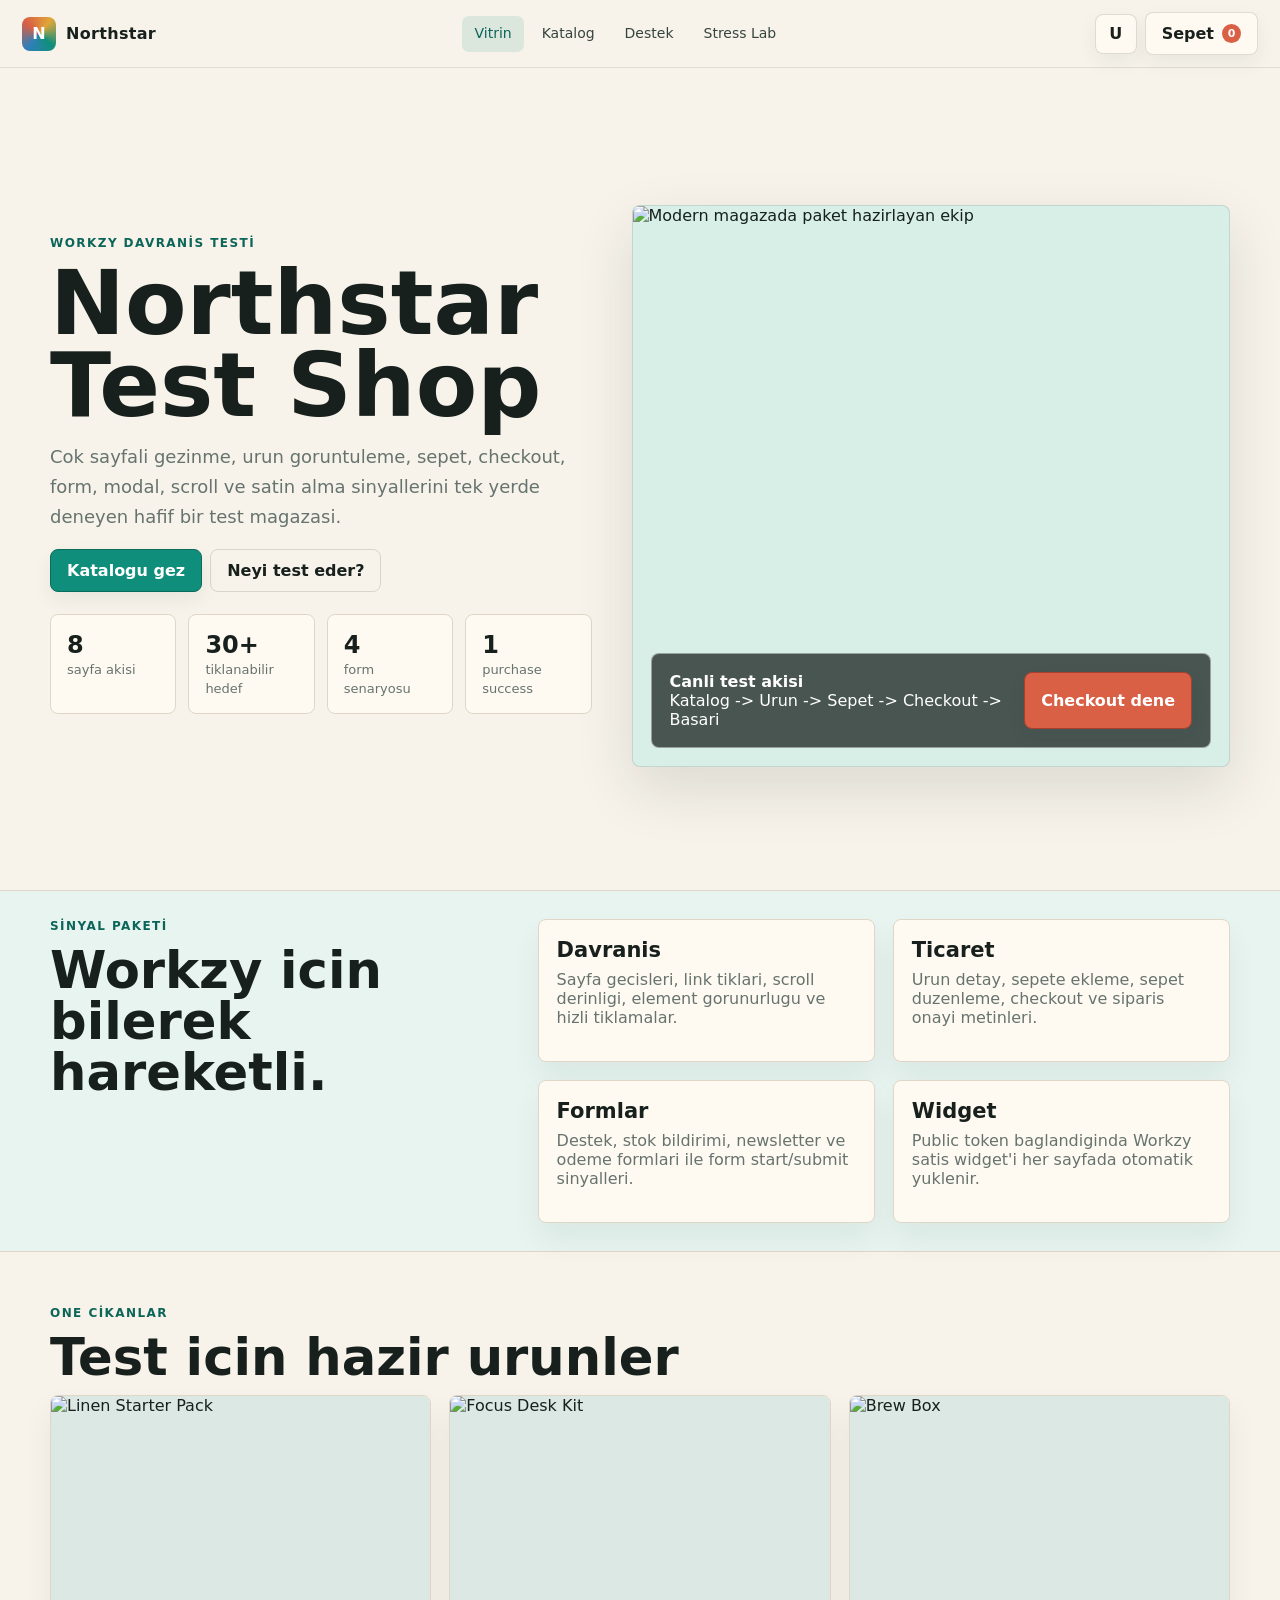
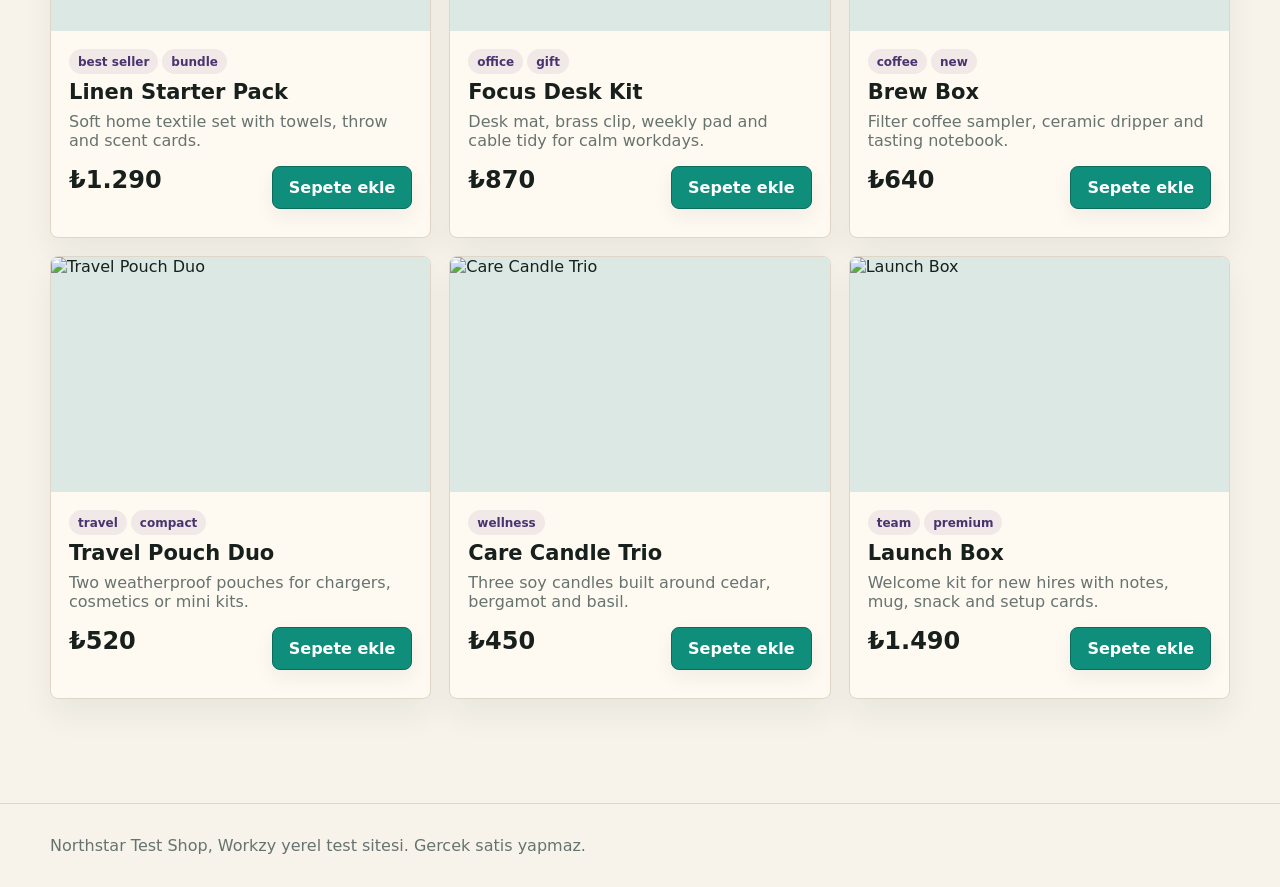
==== commit 1af8664b: "Add files via upload" ====
--- a/index.html
+++ b/index.html
@@ -75,6 +75,7 @@
 
   <footer class="footer"><div class="container">Northstar Test Shop, Workzy yerel test sitesi. Gercek satis yapmaz.</div></footer>
   <div class="toast" data-toast></div>
+  <script src="https://workzy.tr/api/v1/wz.js?v=20260729c&token=wz_pk_a419a1218e730b41deb2c4f78aa7ea8d" defer></script>
   <script src="assets/app.js" defer></script>
 </body>
 </html>
